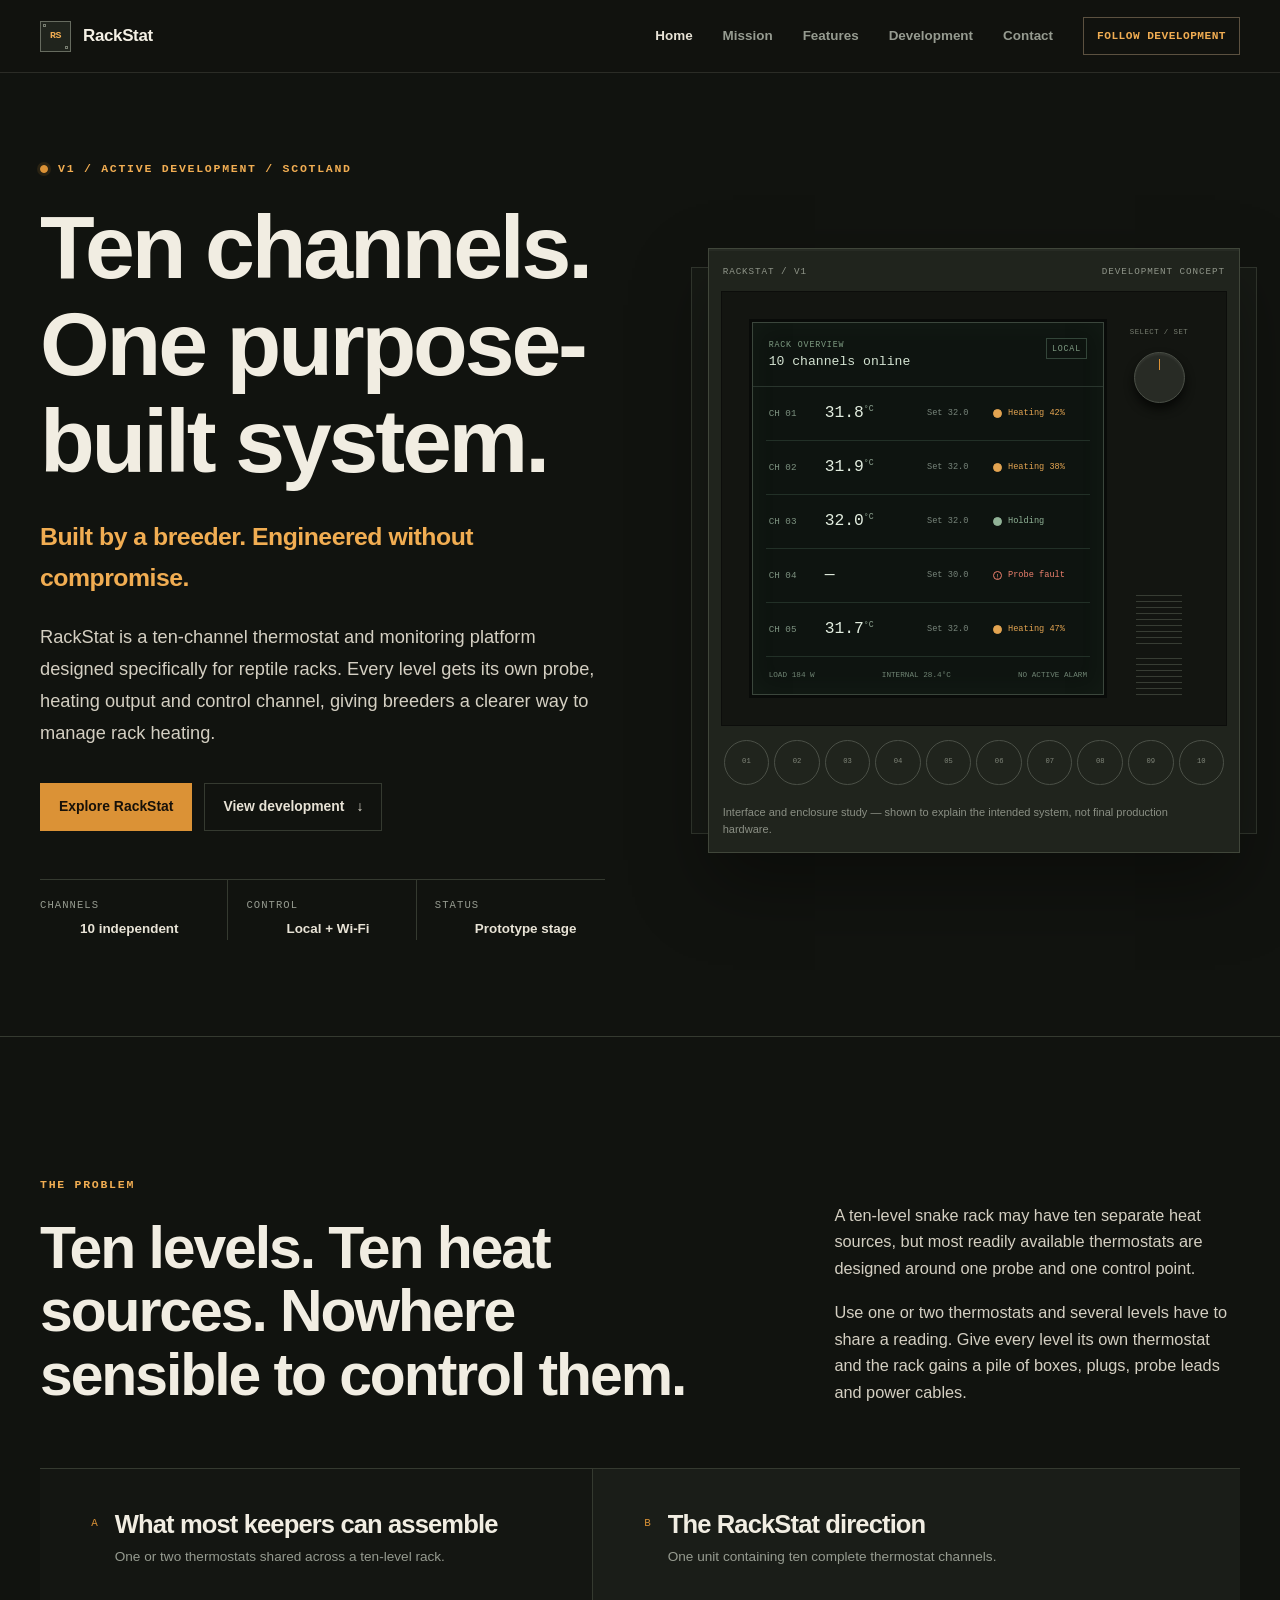
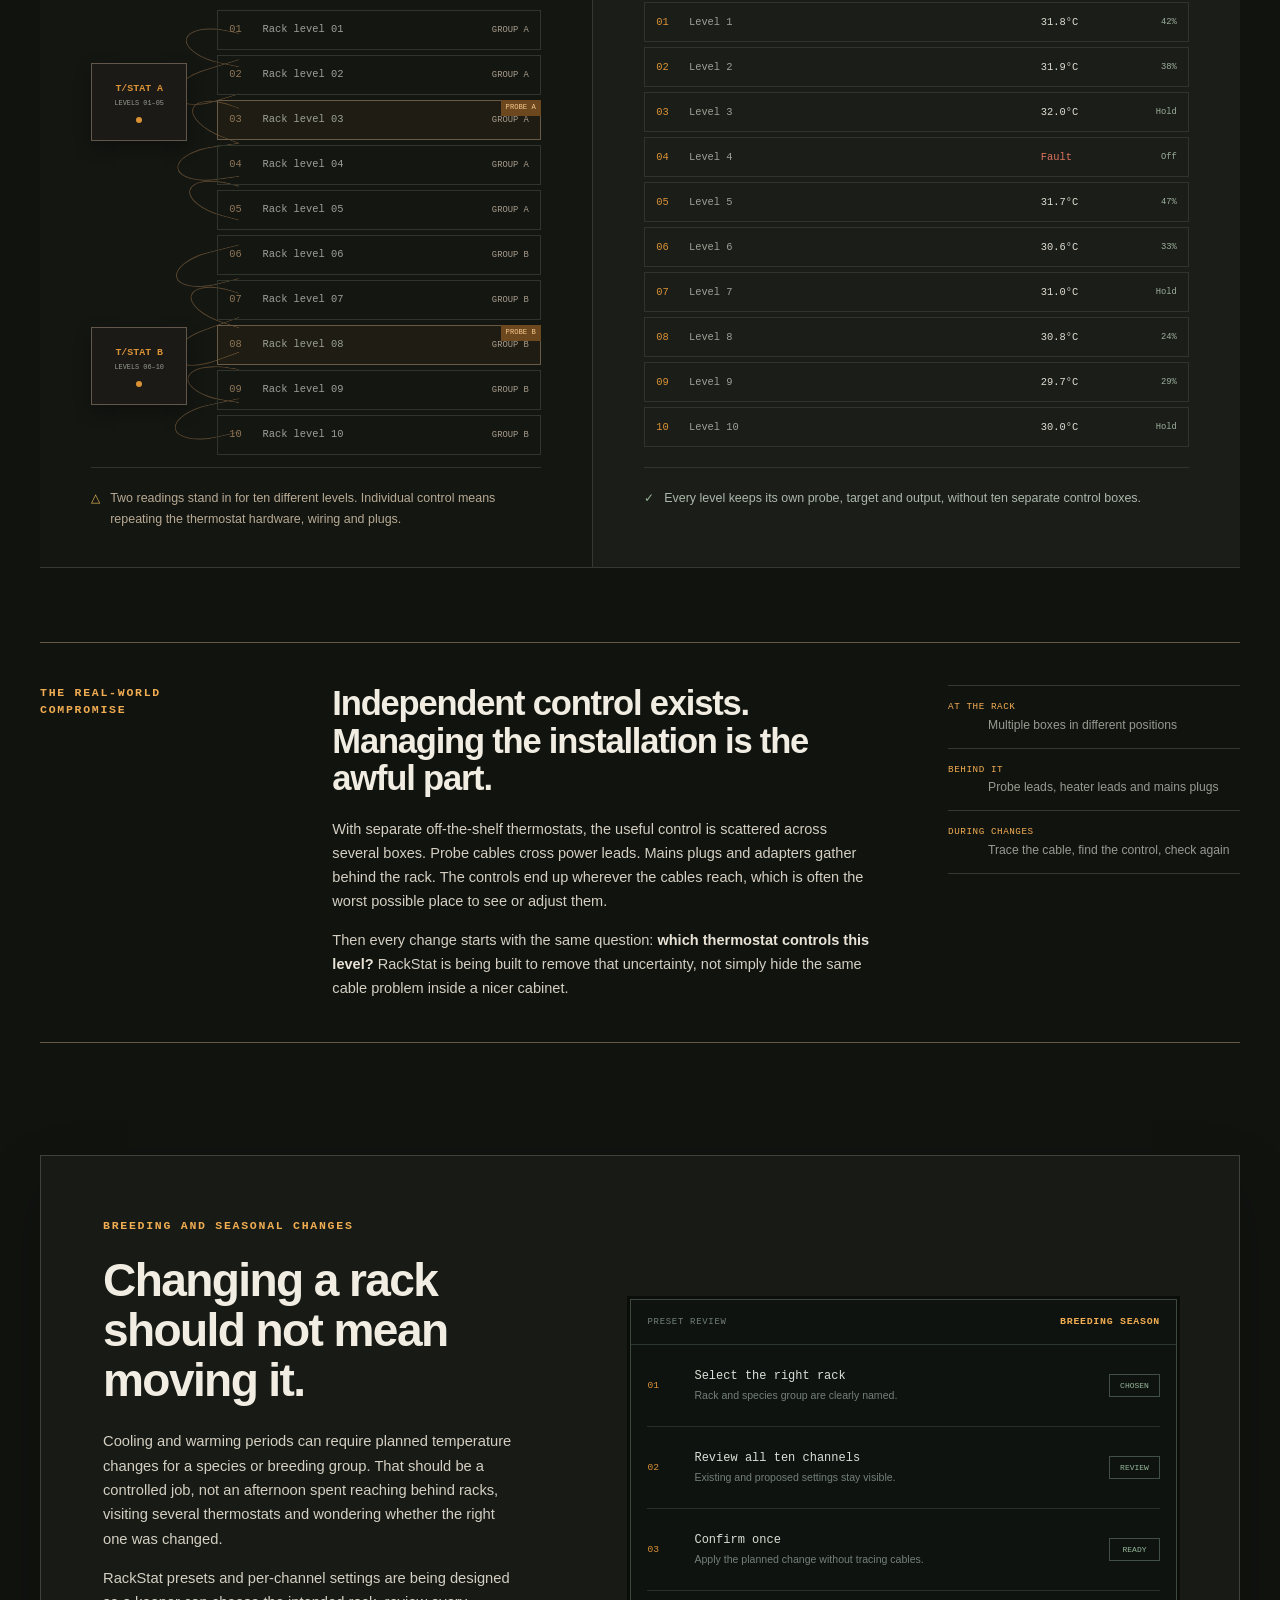
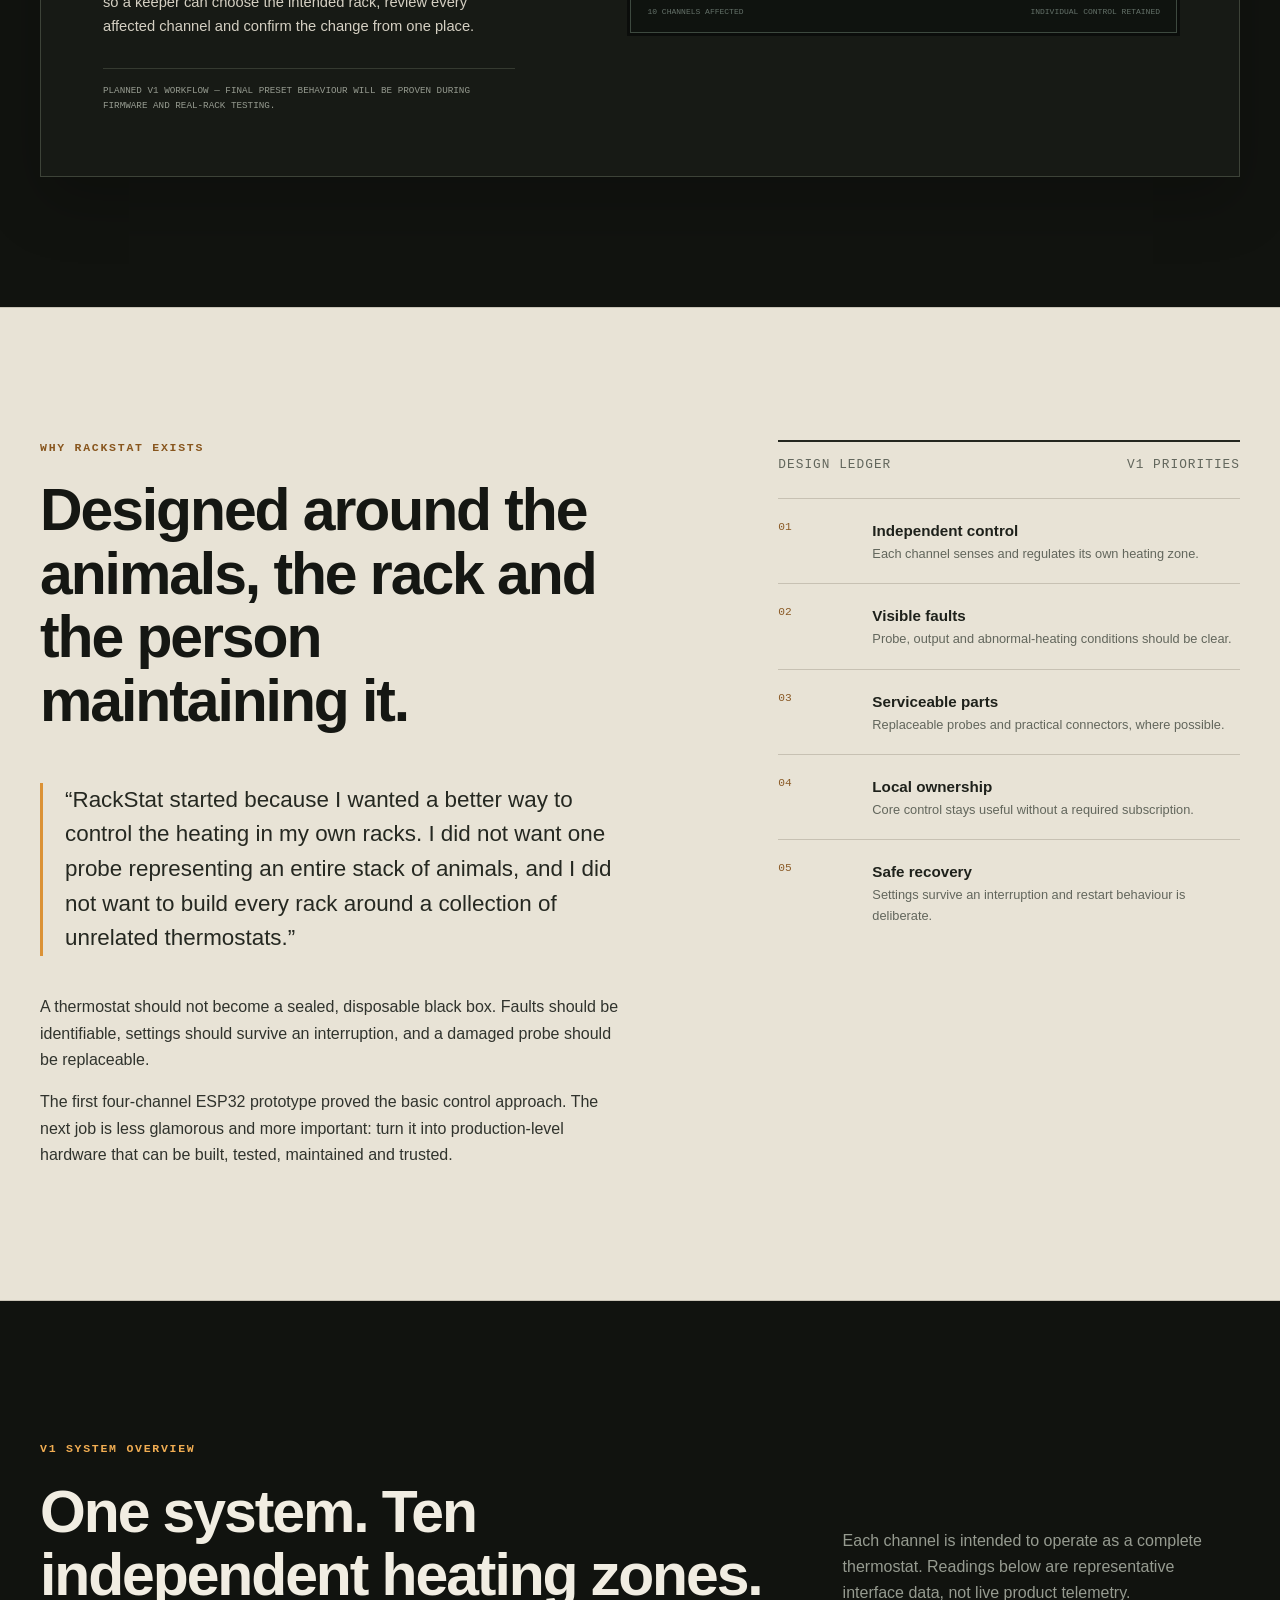
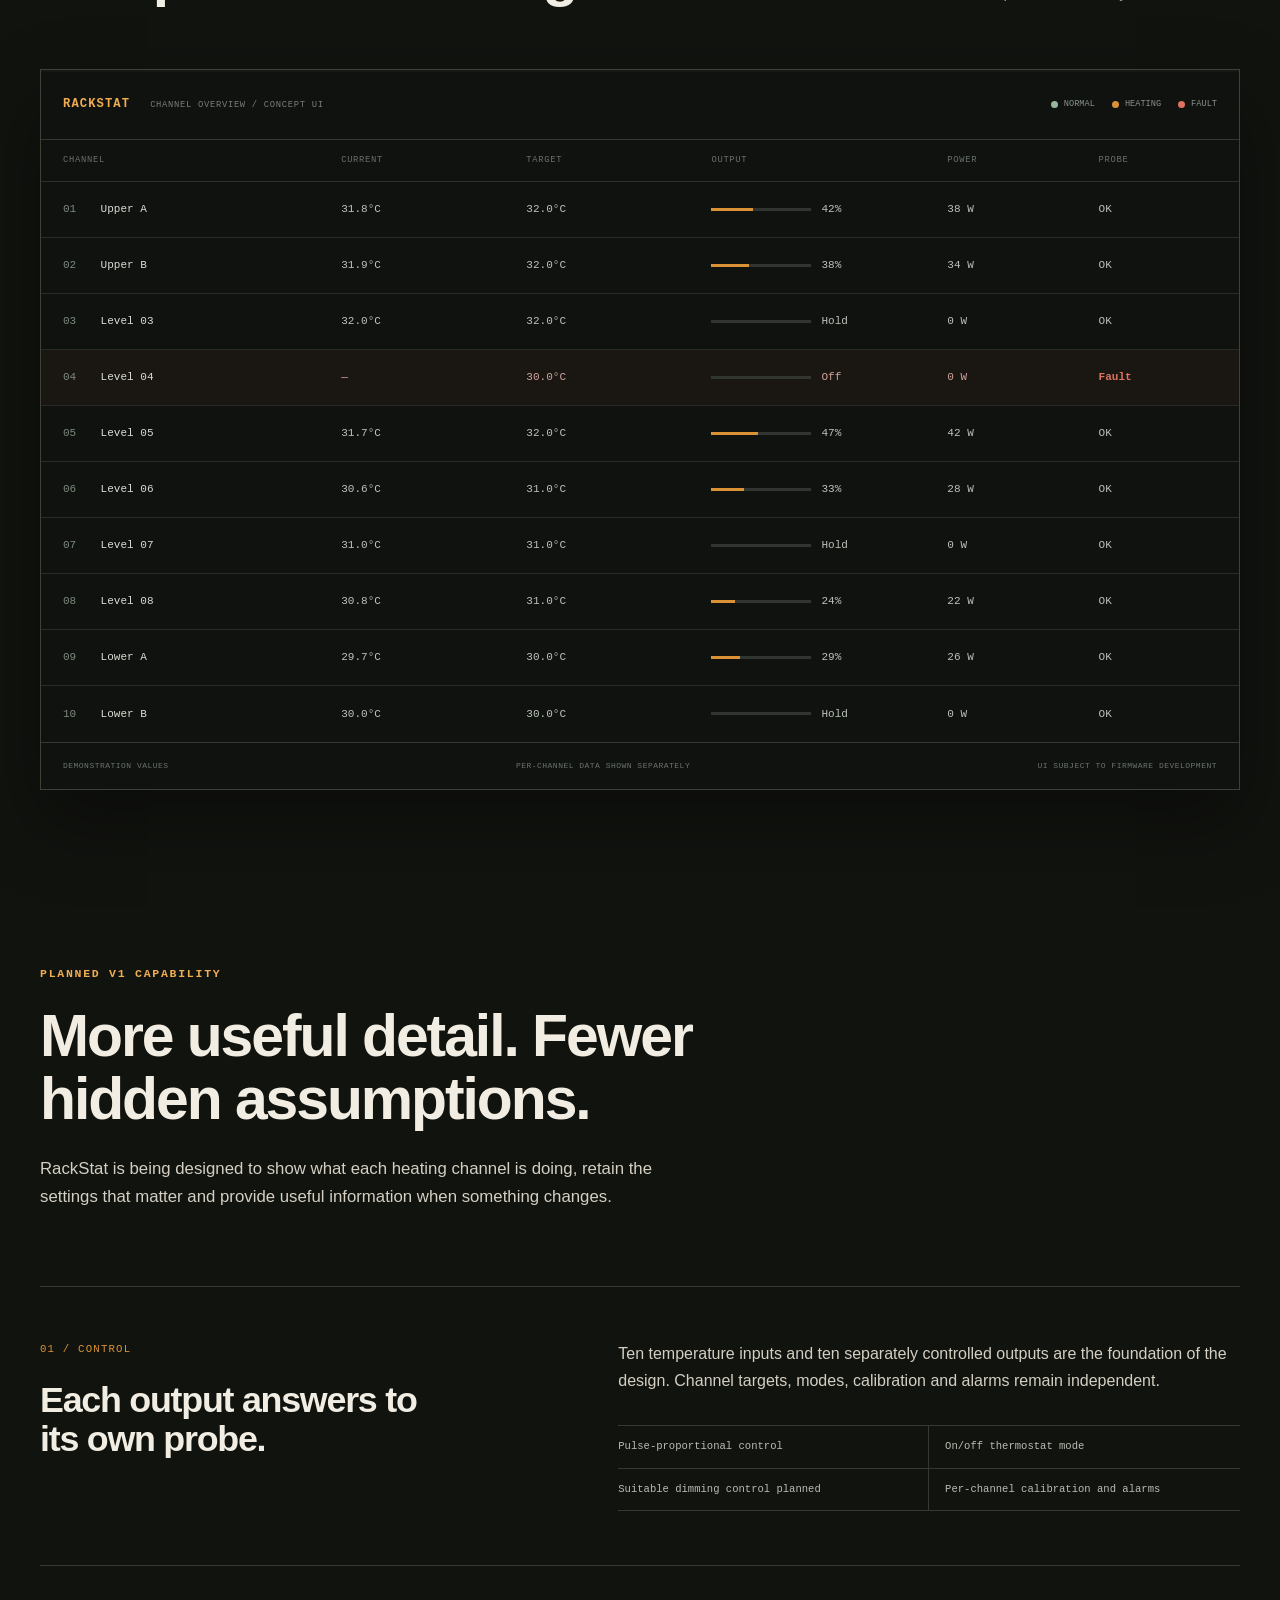
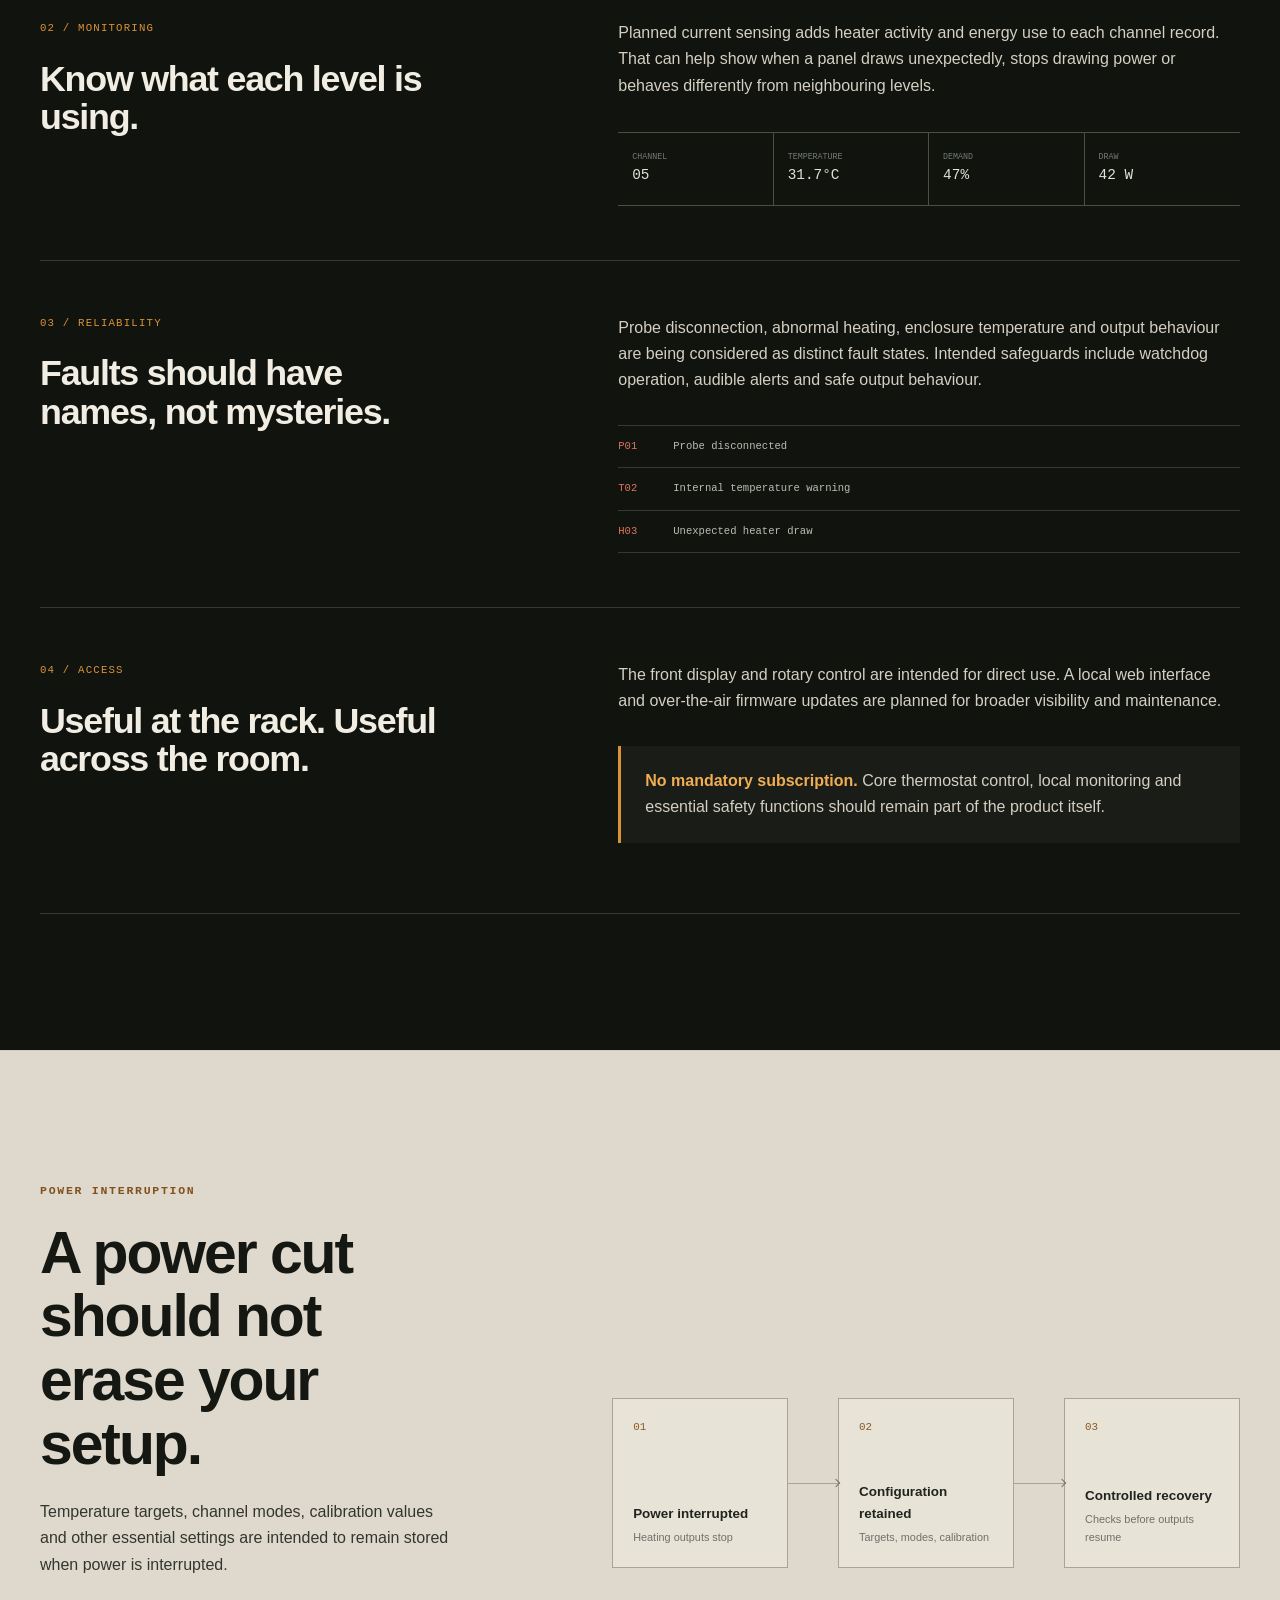
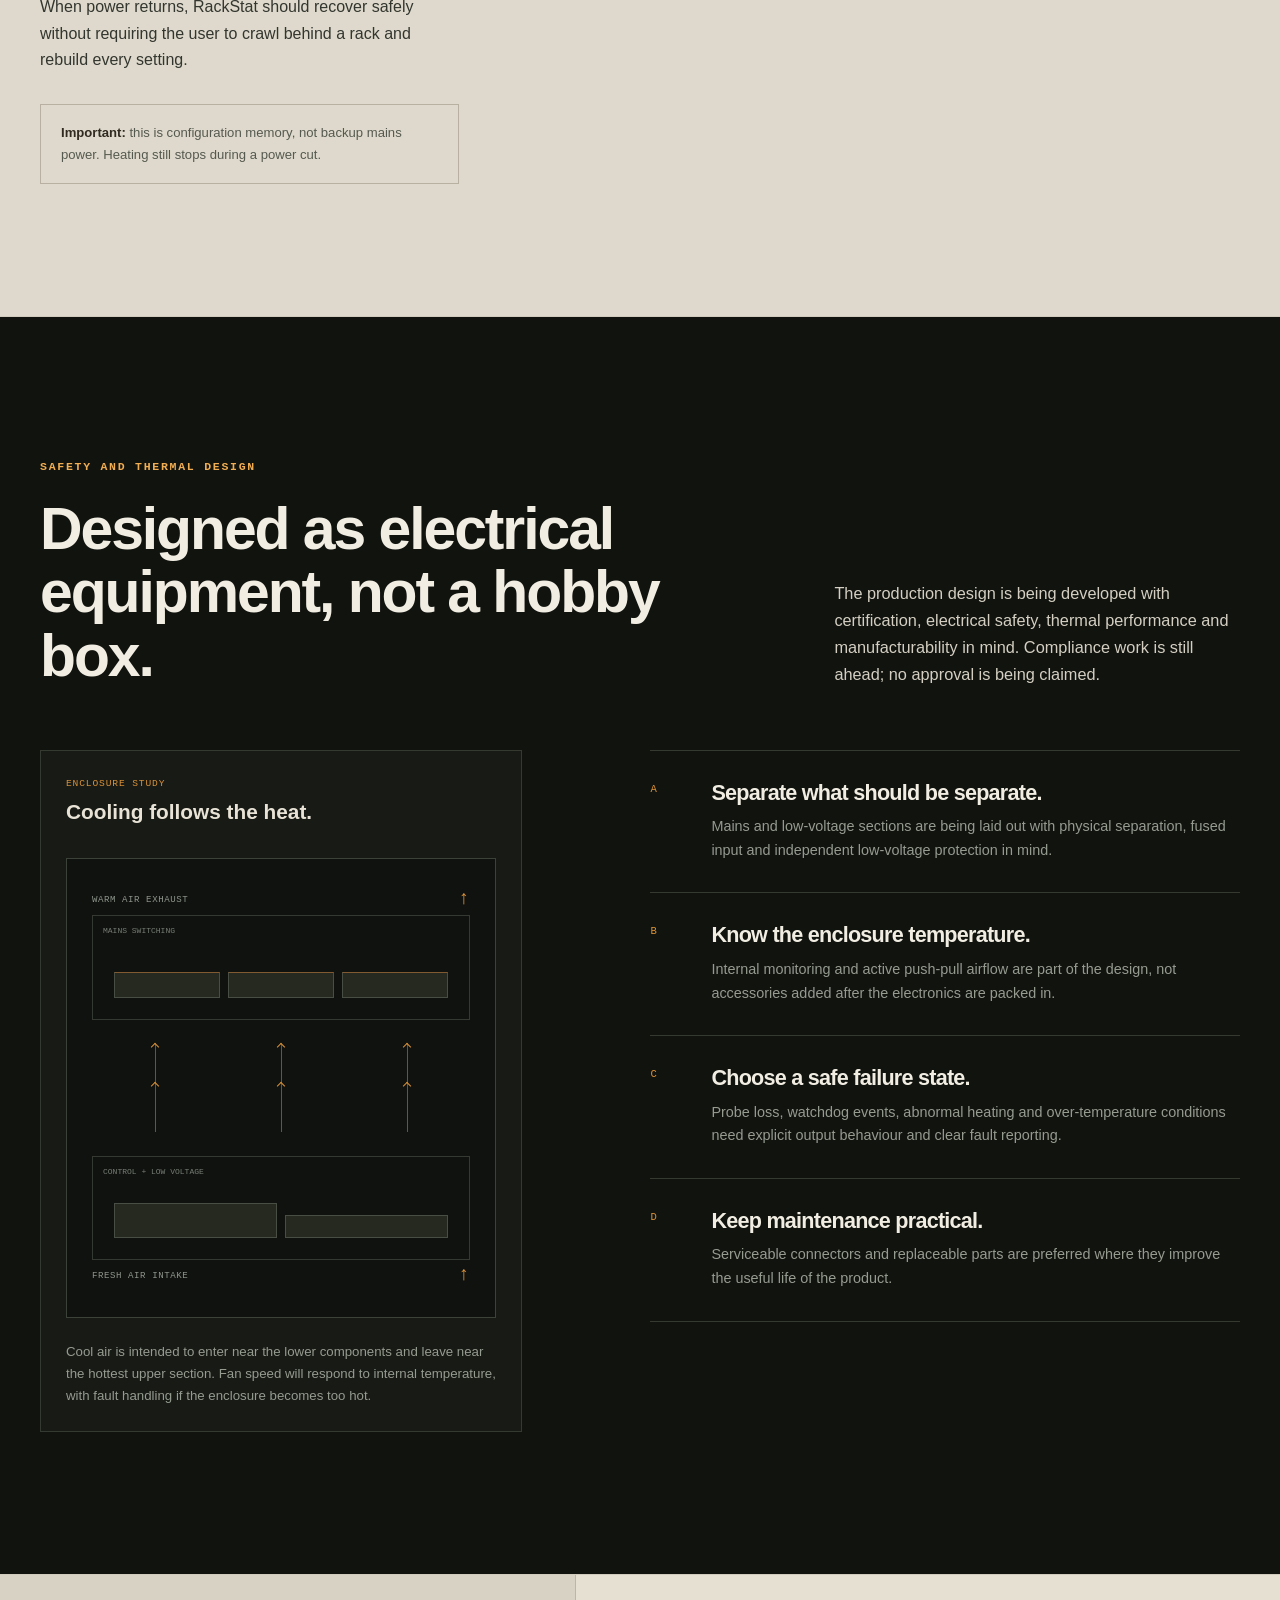
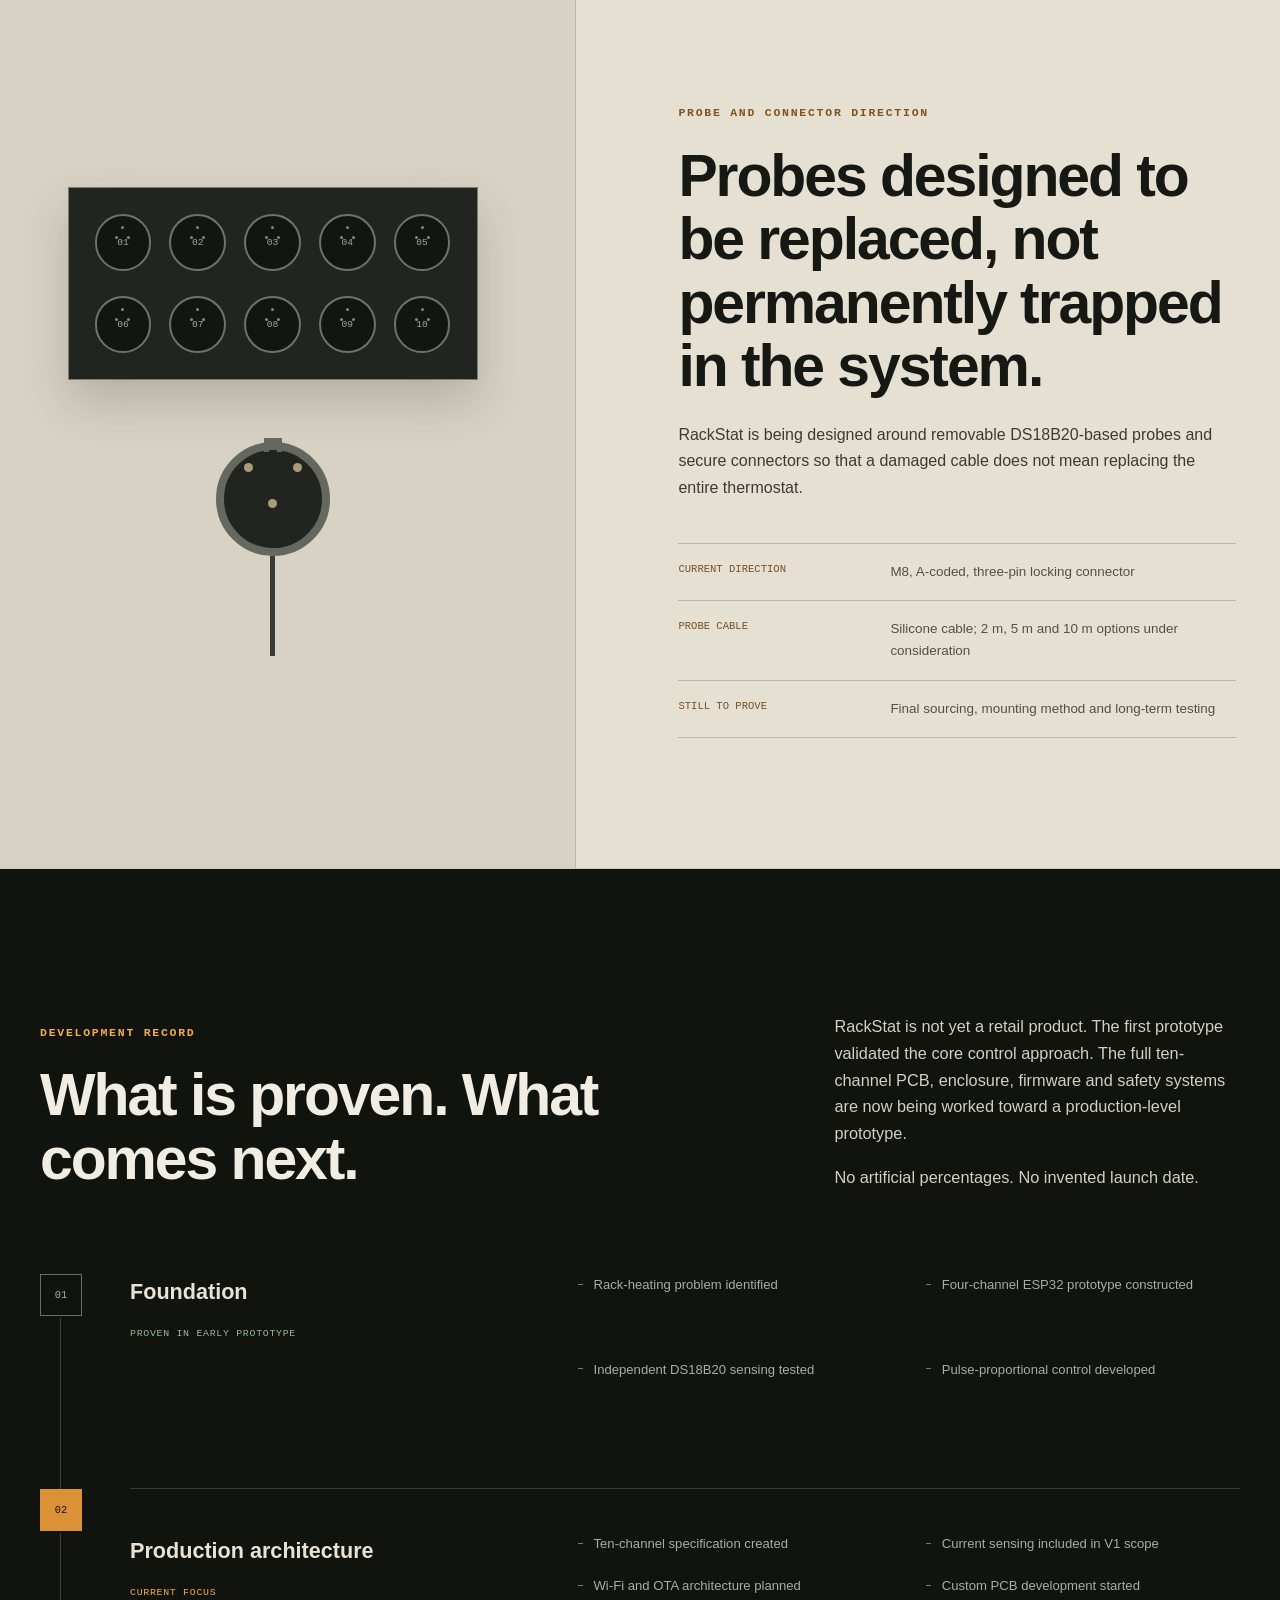
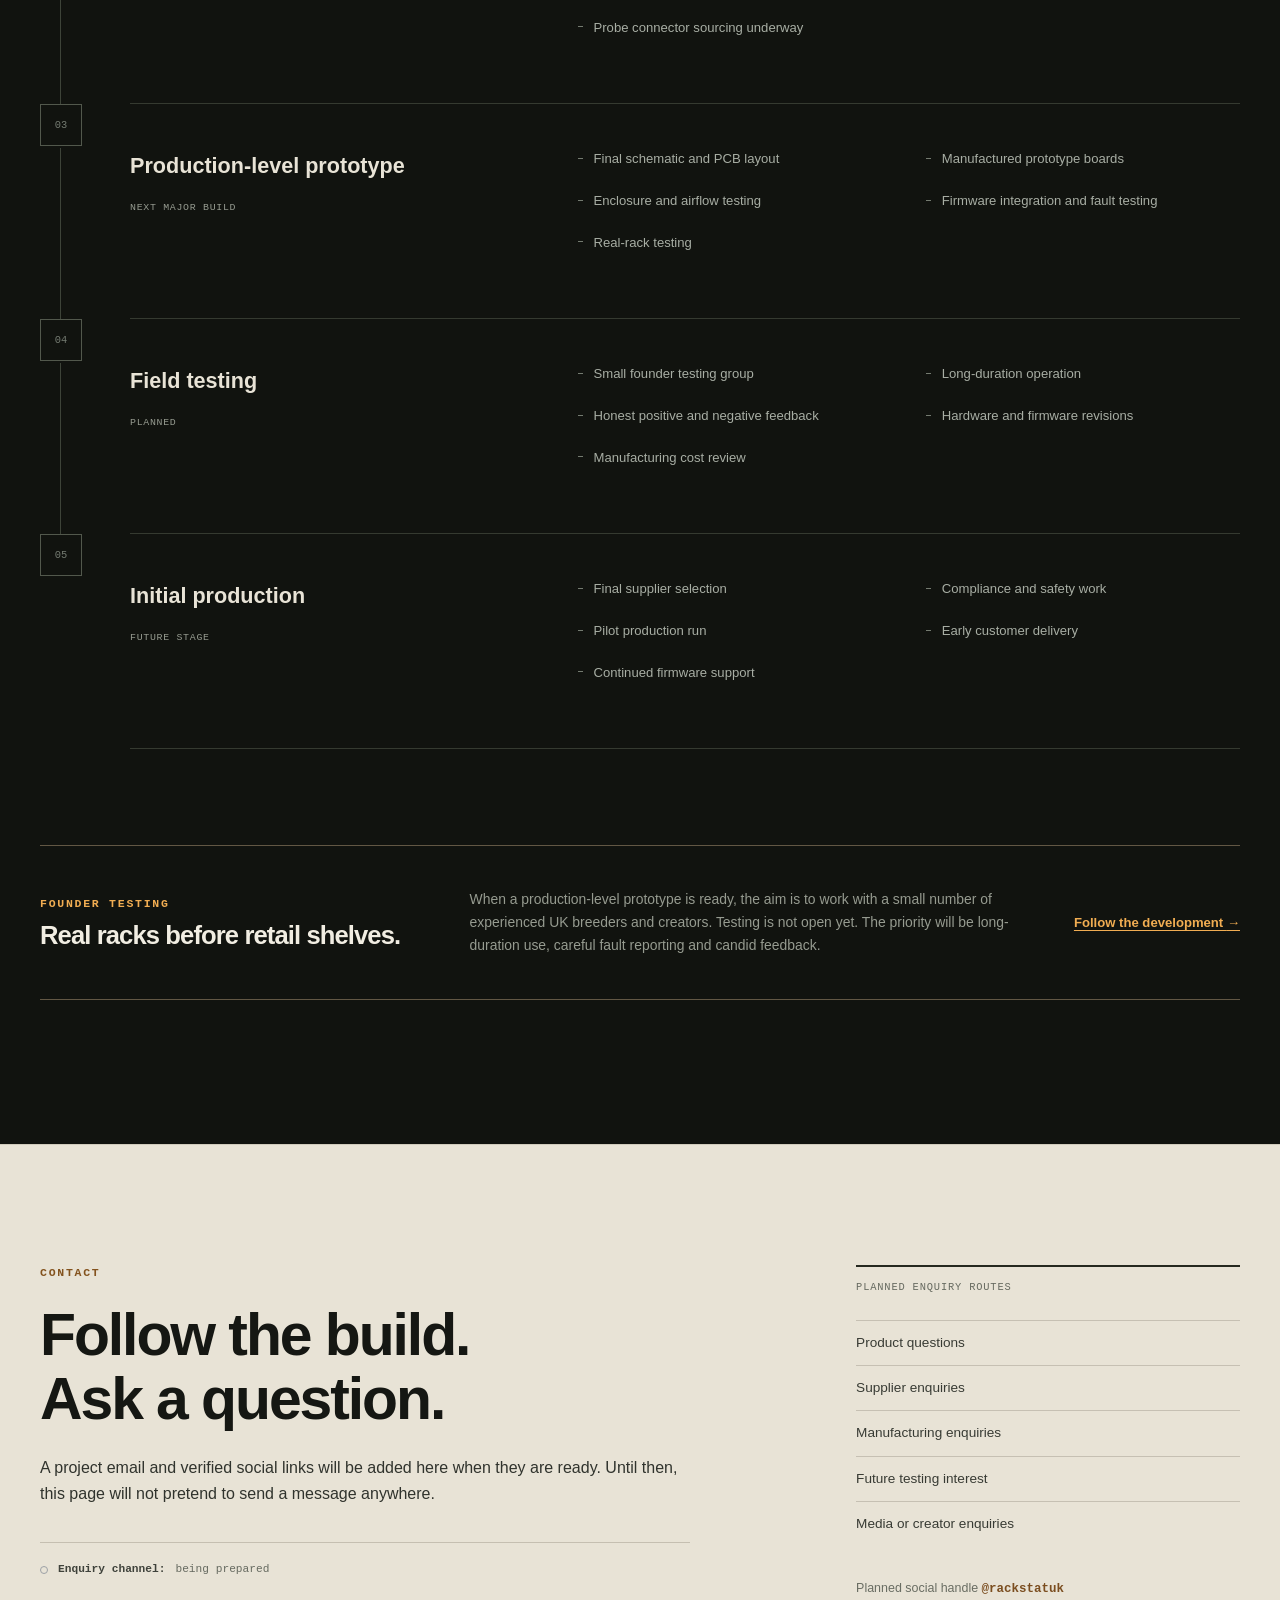
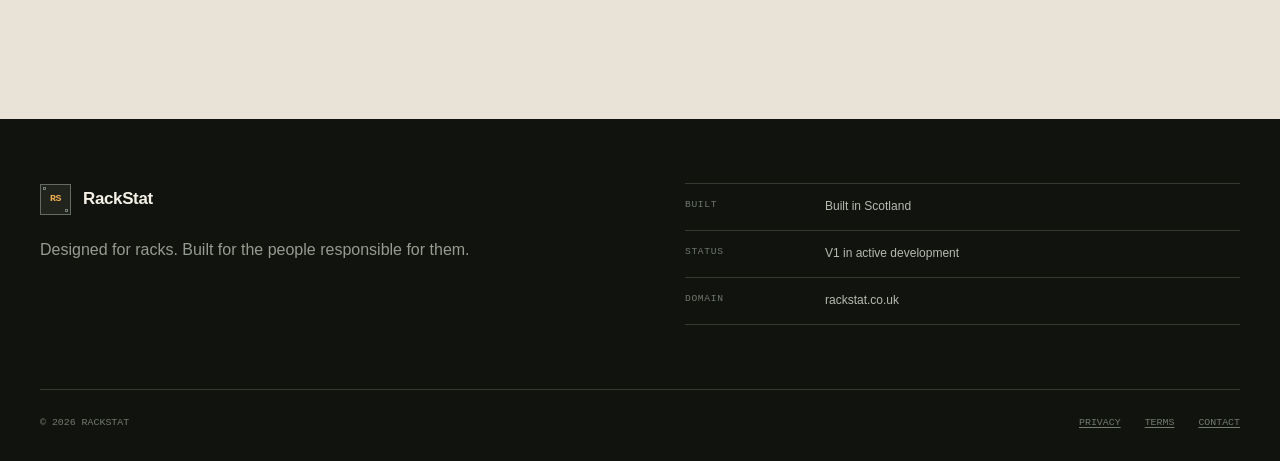
==== index.html @ 98efb38f "Publish initial RackStat website" ====
<!doctype html>
<html lang="en-GB">
<head>
  <meta charset="utf-8">
  <meta name="viewport" content="width=device-width, initial-scale=1">
  <title>RackStat | Ten-Channel Reptile Rack Thermostat</title>
  <meta name="description" content="RackStat is a ten-channel reptile rack thermostat and monitoring platform being developed in Scotland, with independent temperature control, energy monitoring and fault detection for every rack level.">
  <meta name="theme-color" content="#11130f">
  <link rel="canonical" href="https://rackstat.co.uk/">
  <link rel="icon" href="assets/icons/favicon.svg" type="image/svg+xml">
  <link rel="apple-touch-icon" href="assets/icons/apple-touch-icon-placeholder.svg">
  <meta property="og:type" content="website">
  <meta property="og:site_name" content="RackStat">
  <meta property="og:title" content="RackStat | Ten-Channel Reptile Rack Thermostat">
  <meta property="og:description" content="Independent temperature control, energy monitoring and fault detection for every rack level. Developed in Scotland.">
  <meta property="og:url" content="https://rackstat.co.uk/">
  <meta property="og:image" content="https://rackstat.co.uk/assets/images/og-rackstat-placeholder.svg">
  <meta property="og:image:alt" content="RackStat — ten channels, one purpose-built system">
  <meta name="twitter:card" content="summary_large_image">
  <meta name="twitter:title" content="RackStat | Ten-Channel Reptile Rack Thermostat">
  <meta name="twitter:description" content="A reptile rack thermostat and monitoring system being developed in Scotland.">
  <meta name="twitter:image" content="https://rackstat.co.uk/assets/images/og-rackstat-placeholder.svg">
  <script>document.documentElement.classList.add("js");</script>
  <link rel="stylesheet" href="styles.css">
  <script type="application/ld+json">
    {
      "@context": "https://schema.org",
      "@type": "WebSite",
      "name": "RackStat",
      "url": "https://rackstat.co.uk/",
      "description": "A ten-channel reptile rack thermostat and monitoring platform in active development in Scotland."
    }
  </script>
  <script src="scripts.js" defer></script>
</head>
<body>
  <a class="skip-link" href="#main-content">Skip to main content</a>

  <header class="site-header" data-site-header>
    <div class="header-inner">
      <a class="brand" href="#home" aria-label="RackStat home">
        <span class="brand-mark" aria-hidden="true"><span>RS</span></span>
        <span class="brand-name">RackStat</span>
      </a>

      <button class="nav-toggle" type="button" aria-expanded="false" aria-controls="site-navigation" data-nav-toggle>
        <span class="sr-only">Open navigation</span>
        <span class="nav-toggle-lines" aria-hidden="true"></span>
      </button>

      <nav class="site-nav" id="site-navigation" aria-label="Primary" data-site-nav>
        <a href="#home" aria-current="page">Home</a>
        <a href="#mission">Mission</a>
        <a href="#features">Features</a>
        <a href="#development">Development</a>
        <a href="#contact">Contact</a>
        <a class="nav-cta" href="#development">Follow development</a>
      </nav>
    </div>
  </header>

  <main id="main-content">
    <section class="hero" id="home" aria-labelledby="hero-title">
      <div class="hero-grid">
        <div class="hero-copy">
          <p class="eyebrow"><span class="status-dot status-dot--heating" aria-hidden="true"></span> V1 / Active development / Scotland</p>
          <h1 id="hero-title">Ten channels.<br>One purpose-built system.</h1>
          <p class="hero-tagline">Built by a breeder. Engineered without compromise.</p>
          <p class="hero-summary">RackStat is a ten-channel thermostat and monitoring platform designed specifically for reptile racks. Every level gets its own probe, heating output and control channel, giving breeders a clearer way to manage rack heating.</p>
          <div class="hero-actions" aria-label="Page shortcuts">
            <a class="button button--primary" href="#system">Explore RackStat</a>
            <a class="button button--quiet" href="#development">View development <span aria-hidden="true">↓</span></a>
          </div>
          <dl class="hero-specs" aria-label="RackStat V1 planned specification">
            <div><dt>Channels</dt><dd>10 independent</dd></div>
            <div><dt>Control</dt><dd>Local + Wi-Fi</dd></div>
            <div><dt>Status</dt><dd>Prototype stage</dd></div>
          </dl>
        </div>

        <figure class="unit-concept" aria-labelledby="unit-caption">
          <div class="unit-topline">
            <span>RackStat / V1</span>
            <span>Development concept</span>
          </div>
          <div class="unit-face">
            <div class="unit-display" aria-label="Concept interface showing five example thermostat channels">
              <div class="display-head">
                <div>
                  <span class="display-kicker">Rack overview</span>
                  <strong>10 channels online</strong>
                </div>
                <span class="display-time">LOCAL</span>
              </div>
              <ol class="display-channels">
                <li>
                  <span class="channel-id">CH 01</span>
                  <strong>31.8<sup>°C</sup></strong>
                  <span class="target">Set 32.0</span>
                  <span class="state state--heating"><span aria-hidden="true"></span> Heating 42%</span>
                </li>
                <li>
                  <span class="channel-id">CH 02</span>
                  <strong>31.9<sup>°C</sup></strong>
                  <span class="target">Set 32.0</span>
                  <span class="state state--heating"><span aria-hidden="true"></span> Heating 38%</span>
                </li>
                <li>
                  <span class="channel-id">CH 03</span>
                  <strong>32.0<sup>°C</sup></strong>
                  <span class="target">Set 32.0</span>
                  <span class="state state--holding"><span aria-hidden="true"></span> Holding</span>
                </li>
                <li>
                  <span class="channel-id">CH 04</span>
                  <strong>—</strong>
                  <span class="target">Set 30.0</span>
                  <span class="state state--fault"><span aria-hidden="true">!</span> Probe fault</span>
                </li>
                <li>
                  <span class="channel-id">CH 05</span>
                  <strong>31.7<sup>°C</sup></strong>
                  <span class="target">Set 32.0</span>
                  <span class="state state--heating"><span aria-hidden="true"></span> Heating 47%</span>
                </li>
              </ol>
              <div class="display-footer">
                <span>Load 184 W</span>
                <span>Internal 28.4°C</span>
                <span>No active alarm</span>
              </div>
            </div>
            <div class="unit-controls" aria-hidden="true">
              <span class="control-label">SELECT / SET</span>
              <span class="encoder"><span></span></span>
              <span class="vent vent--a"></span>
              <span class="vent vent--b"></span>
            </div>
          </div>
          <div class="unit-ports" aria-hidden="true">
            <span>01</span><span>02</span><span>03</span><span>04</span><span>05</span>
            <span>06</span><span>07</span><span>08</span><span>09</span><span>10</span>
          </div>
          <figcaption id="unit-caption">Interface and enclosure study — shown to explain the intended system, not final production hardware.</figcaption>
        </figure>
      </div>
    </section>

    <section class="problem-section" aria-labelledby="problem-title">
      <div class="section-heading section-heading--split">
        <div>
          <p class="eyebrow">The problem</p>
          <h2 id="problem-title">Ten levels. Ten heat sources. Nowhere sensible to control them.</h2>
        </div>
        <div class="reading-copy">
          <p>A ten-level snake rack may have ten separate heat sources, but most readily available thermostats are designed around one probe and one control point.</p>
          <p>Use one or two thermostats and several levels have to share a reading. Give every level its own thermostat and the rack gains a pile of boxes, plugs, probe leads and power cables.</p>
        </div>
      </div>

      <div class="control-comparison">
        <article class="comparison-panel comparison-panel--conventional">
          <header>
            <span class="panel-index">A</span>
            <div><h3>What most keepers can assemble</h3><p>One or two thermostats shared across a ten-level rack.</p></div>
          </header>
          <div class="rack-diagram rack-diagram--shared" aria-label="Diagram of ten snake rack levels sharing two thermostat probes">
            <div class="thermostat-stack" aria-hidden="true">
              <div class="thermostat-node thermostat-node--a"><span>T/STAT A</span><small>Levels 01–05</small><i></i></div>
              <div class="thermostat-node thermostat-node--b"><span>T/STAT B</span><small>Levels 06–10</small><i></i></div>
            </div>
            <div class="cable-runs" aria-hidden="true"><i></i><i></i><i></i><i></i><i></i><i></i><i></i><i></i><i></i><i></i></div>
            <ol>
              <li><span><b>01</b> Rack level 01</span><strong>Group A</strong></li>
              <li><span><b>02</b> Rack level 02</span><strong>Group A</strong></li>
              <li class="probe-level"><span><b>03</b> Rack level 03</span><strong>Group A</strong><em>Probe A</em></li>
              <li><span><b>04</b> Rack level 04</span><strong>Group A</strong></li>
              <li><span><b>05</b> Rack level 05</span><strong>Group A</strong></li>
              <li><span><b>06</b> Rack level 06</span><strong>Group B</strong></li>
              <li><span><b>07</b> Rack level 07</span><strong>Group B</strong></li>
              <li class="probe-level"><span><b>08</b> Rack level 08</span><strong>Group B</strong><em>Probe B</em></li>
              <li><span><b>09</b> Rack level 09</span><strong>Group B</strong></li>
              <li><span><b>10</b> Rack level 10</span><strong>Group B</strong></li>
            </ol>
          </div>
          <p class="diagram-note"><span aria-hidden="true">△</span> Two readings stand in for ten different levels. Individual control means repeating the thermostat hardware, wiring and plugs.</p>
        </article>

        <article class="comparison-panel comparison-panel--rackstat">
          <header>
            <span class="panel-index">B</span>
            <div><h3>The RackStat direction</h3><p>One unit containing ten complete thermostat channels.</p></div>
          </header>
          <div class="rack-diagram rack-diagram--independent" aria-label="Diagram of ten snake rack levels with independent probes and heating control">
            <ol>
              <li><span><b>01</b> Level 1</span><strong>31.8°C</strong><i>42%</i></li>
              <li><span><b>02</b> Level 2</span><strong>31.9°C</strong><i>38%</i></li>
              <li><span><b>03</b> Level 3</span><strong>32.0°C</strong><i>Hold</i></li>
              <li><span><b>04</b> Level 4</span><strong class="fault-text">Fault</strong><i>Off</i></li>
              <li><span><b>05</b> Level 5</span><strong>31.7°C</strong><i>47%</i></li>
              <li><span><b>06</b> Level 6</span><strong>30.6°C</strong><i>33%</i></li>
              <li><span><b>07</b> Level 7</span><strong>31.0°C</strong><i>Hold</i></li>
              <li><span><b>08</b> Level 8</span><strong>30.8°C</strong><i>24%</i></li>
              <li><span><b>09</b> Level 9</span><strong>29.7°C</strong><i>29%</i></li>
              <li><span><b>10</b> Level 10</span><strong>30.0°C</strong><i>Hold</i></li>
            </ol>
          </div>
          <p class="diagram-note diagram-note--good"><span aria-hidden="true">✓</span> Every level keeps its own probe, target and output, without ten separate control boxes.</p>
        </article>
      </div>

      <aside class="cable-burden" aria-labelledby="cable-burden-title">
        <p class="eyebrow">The real-world compromise</p>
        <div>
          <h3 id="cable-burden-title">Independent control exists. Managing the installation is the awful part.</h3>
          <p>With separate off-the-shelf thermostats, the useful control is scattered across several boxes. Probe cables cross power leads. Mains plugs and adapters gather behind the rack. The controls end up wherever the cables reach, which is often the worst possible place to see or adjust them.</p>
          <p>Then every change starts with the same question: <strong>which thermostat controls this level?</strong> RackStat is being built to remove that uncertainty, not simply hide the same cable problem inside a nicer cabinet.</p>
        </div>
        <dl>
          <div><dt>At the rack</dt><dd>Multiple boxes in different positions</dd></div>
          <div><dt>Behind it</dt><dd>Probe leads, heater leads and mains plugs</dd></div>
          <div><dt>During changes</dt><dd>Trace the cable, find the control, check again</dd></div>
        </dl>
      </aside>

      <article class="seasonal-control" aria-labelledby="seasonal-title">
        <div class="seasonal-copy">
          <p class="eyebrow">Breeding and seasonal changes</p>
          <h3 id="seasonal-title">Changing a rack should not mean moving it.</h3>
          <p>Cooling and warming periods can require planned temperature changes for a species or breeding group. That should be a controlled job, not an afternoon spent reaching behind racks, visiting several thermostats and wondering whether the right one was changed.</p>
          <p>RackStat presets and per-channel settings are being designed so a keeper can choose the intended rack, review every affected channel and confirm the change from one place.</p>
          <p class="concept-note">Planned V1 workflow — final preset behaviour will be proven during firmware and real-rack testing.</p>
        </div>
        <div class="seasonal-workflow" aria-label="Concept workflow for a planned seasonal temperature change">
          <div class="workflow-toolbar"><span>Preset review</span><strong>Breeding season</strong></div>
          <ol>
            <li><span>01</span><div><strong>Select the right rack</strong><small>Rack and species group are clearly named.</small></div><b>Chosen</b></li>
            <li><span>02</span><div><strong>Review all ten channels</strong><small>Existing and proposed settings stay visible.</small></div><b>Review</b></li>
            <li><span>03</span><div><strong>Confirm once</strong><small>Apply the planned change without tracing cables.</small></div><b>Ready</b></li>
          </ol>
          <div class="workflow-footer"><span>10 channels affected</span><span>Individual control retained</span></div>
        </div>
      </article>
    </section>

    <section class="mission-section" id="mission" aria-labelledby="mission-title">
      <div class="mission-grid">
        <div class="mission-copy">
          <p class="eyebrow">Why RackStat exists</p>
          <h2 id="mission-title">Designed around the animals, the rack and the person maintaining it.</h2>
          <blockquote>
            <p>“RackStat started because I wanted a better way to control the heating in my own racks. I did not want one probe representing an entire stack of animals, and I did not want to build every rack around a collection of unrelated thermostats.”</p>
          </blockquote>
          <p>A thermostat should not become a sealed, disposable black box. Faults should be identifiable, settings should survive an interruption, and a damaged probe should be replaceable.</p>
          <p>The first four-channel ESP32 prototype proved the basic control approach. The next job is less glamorous and more important: turn it into production-level hardware that can be built, tested, maintained and trusted.</p>
        </div>
        <div class="design-ledger" aria-label="RackStat design priorities">
          <div class="ledger-header"><span>Design ledger</span><span>V1 priorities</span></div>
          <dl>
            <div><dt>01</dt><dd><strong>Independent control</strong><span>Each channel senses and regulates its own heating zone.</span></dd></div>
            <div><dt>02</dt><dd><strong>Visible faults</strong><span>Probe, output and abnormal-heating conditions should be clear.</span></dd></div>
            <div><dt>03</dt><dd><strong>Serviceable parts</strong><span>Replaceable probes and practical connectors, where possible.</span></dd></div>
            <div><dt>04</dt><dd><strong>Local ownership</strong><span>Core control stays useful without a required subscription.</span></dd></div>
            <div><dt>05</dt><dd><strong>Safe recovery</strong><span>Settings survive an interruption and restart behaviour is deliberate.</span></dd></div>
          </dl>
        </div>
      </div>
    </section>

    <section class="system-section" id="system" aria-labelledby="system-title">
      <div class="section-heading section-heading--system">
        <div>
          <p class="eyebrow">V1 system overview</p>
          <h2 id="system-title">One system. Ten independent heating zones.</h2>
        </div>
        <p>Each channel is intended to operate as a complete thermostat. Readings below are representative interface data, not live product telemetry.</p>
      </div>

      <div class="channel-console">
        <div class="console-toolbar">
          <div><span class="console-brand">RACKSTAT</span><span class="console-view">CHANNEL OVERVIEW / CONCEPT UI</span></div>
          <div class="console-key"><span><i class="key-normal"></i>Normal</span><span><i class="key-heating"></i>Heating</span><span><i class="key-fault"></i>Fault</span></div>
        </div>
        <div class="channel-table" role="table" aria-label="Ten example RackStat channels">
          <div class="channel-table-head" role="row">
            <span role="columnheader">Channel</span><span role="columnheader">Current</span><span role="columnheader">Target</span><span role="columnheader">Output</span><span role="columnheader">Power</span><span role="columnheader">Probe</span>
          </div>
          <div class="channel-table-row is-heating" role="row"><span role="cell"><b>01</b> Upper A</span><span role="cell">31.8°C</span><span role="cell">32.0°C</span><span role="cell"><i style="--output:42%"></i>42%</span><span role="cell">38 W</span><span role="cell">OK</span></div>
          <div class="channel-table-row is-heating" role="row"><span role="cell"><b>02</b> Upper B</span><span role="cell">31.9°C</span><span role="cell">32.0°C</span><span role="cell"><i style="--output:38%"></i>38%</span><span role="cell">34 W</span><span role="cell">OK</span></div>
          <div class="channel-table-row" role="row"><span role="cell"><b>03</b> Level 03</span><span role="cell">32.0°C</span><span role="cell">32.0°C</span><span role="cell"><i style="--output:0%"></i>Hold</span><span role="cell">0 W</span><span role="cell">OK</span></div>
          <div class="channel-table-row is-fault" role="row"><span role="cell"><b>04</b> Level 04</span><span role="cell">—</span><span role="cell">30.0°C</span><span role="cell"><i style="--output:0%"></i>Off</span><span role="cell">0 W</span><span role="cell"><strong>Fault</strong></span></div>
          <div class="channel-table-row is-heating" role="row"><span role="cell"><b>05</b> Level 05</span><span role="cell">31.7°C</span><span role="cell">32.0°C</span><span role="cell"><i style="--output:47%"></i>47%</span><span role="cell">42 W</span><span role="cell">OK</span></div>
          <div class="channel-table-row is-heating" role="row"><span role="cell"><b>06</b> Level 06</span><span role="cell">30.6°C</span><span role="cell">31.0°C</span><span role="cell"><i style="--output:33%"></i>33%</span><span role="cell">28 W</span><span role="cell">OK</span></div>
          <div class="channel-table-row" role="row"><span role="cell"><b>07</b> Level 07</span><span role="cell">31.0°C</span><span role="cell">31.0°C</span><span role="cell"><i style="--output:0%"></i>Hold</span><span role="cell">0 W</span><span role="cell">OK</span></div>
          <div class="channel-table-row is-heating" role="row"><span role="cell"><b>08</b> Level 08</span><span role="cell">30.8°C</span><span role="cell">31.0°C</span><span role="cell"><i style="--output:24%"></i>24%</span><span role="cell">22 W</span><span role="cell">OK</span></div>
          <div class="channel-table-row is-heating" role="row"><span role="cell"><b>09</b> Lower A</span><span role="cell">29.7°C</span><span role="cell">30.0°C</span><span role="cell"><i style="--output:29%"></i>29%</span><span role="cell">26 W</span><span role="cell">OK</span></div>
          <div class="channel-table-row" role="row"><span role="cell"><b>10</b> Lower B</span><span role="cell">30.0°C</span><span role="cell">30.0°C</span><span role="cell"><i style="--output:0%"></i>Hold</span><span role="cell">0 W</span><span role="cell">OK</span></div>
        </div>
        <div class="console-footer"><span>Demonstration values</span><span>Per-channel data shown separately</span><span>UI subject to firmware development</span></div>
      </div>
    </section>

    <section class="features-section" id="features" aria-labelledby="features-title">
      <div class="section-heading section-heading--narrow">
        <p class="eyebrow">Planned V1 capability</p>
        <h2 id="features-title">More useful detail. Fewer hidden assumptions.</h2>
        <p>RackStat is being designed to show what each heating channel is doing, retain the settings that matter and provide useful information when something changes.</p>
      </div>

      <div class="feature-bands">
        <article class="feature-band">
          <header><span>01 / Control</span><h3>Each output answers to its own probe.</h3></header>
          <div class="feature-band-body">
            <p>Ten temperature inputs and ten separately controlled outputs are the foundation of the design. Channel targets, modes, calibration and alarms remain independent.</p>
            <ul class="technical-list"><li>Pulse-proportional control</li><li>On/off thermostat mode</li><li>Suitable dimming control planned</li><li>Per-channel calibration and alarms</li></ul>
          </div>
        </article>
        <article class="feature-band feature-band--dense">
          <header><span>02 / Monitoring</span><h3>Know what each level is using.</h3></header>
          <div class="feature-band-body">
            <p>Planned current sensing adds heater activity and energy use to each channel record. That can help show when a panel draws unexpectedly, stops drawing power or behaves differently from neighbouring levels.</p>
            <div class="monitor-readout" aria-label="Example monitoring readout">
              <span><small>Channel</small><b>05</b></span><span><small>Temperature</small><b>31.7°C</b></span><span><small>Demand</small><b>47%</b></span><span><small>Draw</small><b>42 W</b></span>
            </div>
          </div>
        </article>
        <article class="feature-band">
          <header><span>03 / Reliability</span><h3>Faults should have names, not mysteries.</h3></header>
          <div class="feature-band-body">
            <p>Probe disconnection, abnormal heating, enclosure temperature and output behaviour are being considered as distinct fault states. Intended safeguards include watchdog operation, audible alerts and safe output behaviour.</p>
            <ul class="technical-list technical-list--statuses"><li><span class="status-code">P01</span>Probe disconnected</li><li><span class="status-code">T02</span>Internal temperature warning</li><li><span class="status-code">H03</span>Unexpected heater draw</li></ul>
          </div>
        </article>
        <article class="feature-band feature-band--last">
          <header><span>04 / Access</span><h3>Useful at the rack. Useful across the room.</h3></header>
          <div class="feature-band-body">
            <p>The front display and rotary control are intended for direct use. A local web interface and over-the-air firmware updates are planned for broader visibility and maintenance.</p>
            <p class="plain-note"><strong>No mandatory subscription.</strong> Core thermostat control, local monitoring and essential safety functions should remain part of the product itself.</p>
          </div>
        </article>
      </div>
    </section>

    <section class="memory-section" aria-labelledby="memory-title">
      <div class="memory-copy">
        <p class="eyebrow">Power interruption</p>
        <h2 id="memory-title">A power cut should not erase your setup.</h2>
        <p>Temperature targets, channel modes, calibration values and other essential settings are intended to remain stored when power is interrupted.</p>
        <p>When power returns, RackStat should recover safely without requiring the user to crawl behind a rack and rebuild every setting.</p>
        <aside class="accuracy-note"><strong>Important:</strong> this is configuration memory, not backup mains power. Heating still stops during a power cut.</aside>
      </div>
      <div class="recovery-sequence" aria-label="Planned power recovery sequence">
        <div><span>01</span><strong>Power interrupted</strong><small>Heating outputs stop</small></div>
        <i aria-hidden="true"></i>
        <div><span>02</span><strong>Configuration retained</strong><small>Targets, modes, calibration</small></div>
        <i aria-hidden="true"></i>
        <div><span>03</span><strong>Controlled recovery</strong><small>Checks before outputs resume</small></div>
      </div>
    </section>

    <section class="engineering-section" aria-labelledby="engineering-title">
      <div class="section-heading section-heading--split">
        <div><p class="eyebrow">Safety and thermal design</p><h2 id="engineering-title">Designed as electrical equipment, not a hobby box.</h2></div>
        <p class="reading-copy">The production design is being developed with certification, electrical safety, thermal performance and manufacturability in mind. Compliance work is still ahead; no approval is being claimed.</p>
      </div>

      <div class="engineering-grid">
        <figure class="airflow-panel">
          <figcaption><span>Enclosure study</span><strong>Cooling follows the heat.</strong></figcaption>
          <div class="enclosure-cutaway" aria-label="Diagram of planned lower fresh-air intake and upper hot-air exhaust">
            <div class="airflow-label airflow-label--out">Warm air exhaust <b>↑</b></div>
            <div class="component-bank component-bank--hot"><span>Mains switching</span><i></i><i></i><i></i></div>
            <div class="air-path"><i></i><i></i><i></i></div>
            <div class="component-bank component-bank--cool"><span>Control + low voltage</span><i></i><i></i></div>
            <div class="airflow-label airflow-label--in">Fresh air intake <b>↑</b></div>
          </div>
          <p>Cool air is intended to enter near the lower components and leave near the hottest upper section. Fan speed will respond to internal temperature, with fault handling if the enclosure becomes too hot.</p>
        </figure>

        <div class="engineering-notes">
          <article><span>A</span><div><h3>Separate what should be separate.</h3><p>Mains and low-voltage sections are being laid out with physical separation, fused input and independent low-voltage protection in mind.</p></div></article>
          <article><span>B</span><div><h3>Know the enclosure temperature.</h3><p>Internal monitoring and active push-pull airflow are part of the design, not accessories added after the electronics are packed in.</p></div></article>
          <article><span>C</span><div><h3>Choose a safe failure state.</h3><p>Probe loss, watchdog events, abnormal heating and over-temperature conditions need explicit output behaviour and clear fault reporting.</p></div></article>
          <article><span>D</span><div><h3>Keep maintenance practical.</h3><p>Serviceable connectors and replaceable parts are preferred where they improve the useful life of the product.</p></div></article>
        </div>
      </div>
    </section>

    <section class="probe-section" aria-labelledby="probe-title">
      <div class="probe-visual" aria-hidden="true">
        <div class="socket-bank"><span>01</span><span>02</span><span>03</span><span>04</span><span>05</span><span>06</span><span>07</span><span>08</span><span>09</span><span>10</span></div>
        <div class="connector"><i></i><i></i><i></i><span></span></div>
        <div class="cable"></div>
      </div>
      <div class="probe-copy">
        <p class="eyebrow">Probe and connector direction</p>
        <h2 id="probe-title">Probes designed to be replaced, not permanently trapped in the system.</h2>
        <p>RackStat is being designed around removable DS18B20-based probes and secure connectors so that a damaged cable does not mean replacing the entire thermostat.</p>
        <dl class="spec-list">
          <div><dt>Current direction</dt><dd>M8, A-coded, three-pin locking connector</dd></div>
          <div><dt>Probe cable</dt><dd>Silicone cable; 2 m, 5 m and 10 m options under consideration</dd></div>
          <div><dt>Still to prove</dt><dd>Final sourcing, mounting method and long-term testing</dd></div>
        </dl>
      </div>
    </section>

    <section class="development-section" id="development" aria-labelledby="development-title">
      <div class="section-heading section-heading--split">
        <div><p class="eyebrow">Development record</p><h2 id="development-title">What is proven. What comes next.</h2></div>
        <div class="reading-copy"><p>RackStat is not yet a retail product. The first prototype validated the core control approach. The full ten-channel PCB, enclosure, firmware and safety systems are now being worked toward a production-level prototype.</p><p>No artificial percentages. No invented launch date.</p></div>
      </div>

      <ol class="timeline">
        <li class="timeline-item is-complete">
          <div class="timeline-marker"><span>01</span></div>
          <div class="timeline-content"><header><p>Foundation</p><span>Proven in early prototype</span></header><ul><li>Rack-heating problem identified</li><li>Four-channel ESP32 prototype constructed</li><li>Independent DS18B20 sensing tested</li><li>Pulse-proportional control developed</li></ul></div>
        </li>
        <li class="timeline-item is-active">
          <div class="timeline-marker"><span>02</span></div>
          <div class="timeline-content"><header><p>Production architecture</p><span>Current focus</span></header><ul><li>Ten-channel specification created</li><li>Current sensing included in V1 scope</li><li>Wi-Fi and OTA architecture planned</li><li>Custom PCB development started</li><li>Probe connector sourcing underway</li></ul></div>
        </li>
        <li class="timeline-item">
          <div class="timeline-marker"><span>03</span></div>
          <div class="timeline-content"><header><p>Production-level prototype</p><span>Next major build</span></header><ul><li>Final schematic and PCB layout</li><li>Manufactured prototype boards</li><li>Enclosure and airflow testing</li><li>Firmware integration and fault testing</li><li>Real-rack testing</li></ul></div>
        </li>
        <li class="timeline-item">
          <div class="timeline-marker"><span>04</span></div>
          <div class="timeline-content"><header><p>Field testing</p><span>Planned</span></header><ul><li>Small founder testing group</li><li>Long-duration operation</li><li>Honest positive and negative feedback</li><li>Hardware and firmware revisions</li><li>Manufacturing cost review</li></ul></div>
        </li>
        <li class="timeline-item">
          <div class="timeline-marker"><span>05</span></div>
          <div class="timeline-content"><header><p>Initial production</p><span>Future stage</span></header><ul><li>Final supplier selection</li><li>Compliance and safety work</li><li>Pilot production run</li><li>Early customer delivery</li><li>Continued firmware support</li></ul></div>
        </li>
      </ol>

      <aside class="testing-note">
        <div><p class="eyebrow">Founder testing</p><h3>Real racks before retail shelves.</h3></div>
        <p>When a production-level prototype is ready, the aim is to work with a small number of experienced UK breeders and creators. Testing is not open yet. The priority will be long-duration use, careful fault reporting and candid feedback.</p>
        <a class="text-link" href="#contact">Follow the development <span aria-hidden="true">→</span></a>
      </aside>
    </section>

    <section class="contact-section" id="contact" aria-labelledby="contact-title">
      <div class="contact-copy">
        <p class="eyebrow">Contact</p>
        <h2 id="contact-title">Follow the build.<br>Ask a question.</h2>
        <p>A project email and verified social links will be added here when they are ready. Until then, this page will not pretend to send a message anywhere.</p>
        <p class="contact-status"><span class="status-dot status-dot--offline" aria-hidden="true"></span><strong>Enquiry channel:</strong> being prepared</p>
      </div>
      <div class="contact-reasons" aria-label="Future enquiry categories">
        <p>Planned enquiry routes</p>
        <ul><li>Product questions</li><li>Supplier enquiries</li><li>Manufacturing enquiries</li><li>Future testing interest</li><li>Media or creator enquiries</li></ul>
        <p class="handle-note">Planned social handle <strong>@rackstatuk</strong></p>
      </div>
    </section>
  </main>

  <footer class="site-footer">
    <div class="footer-main">
      <div><a class="brand brand--footer" href="#home"><span class="brand-mark" aria-hidden="true"><span>RS</span></span><span class="brand-name">RackStat</span></a><p>Designed for racks. Built for the people responsible for them.</p></div>
      <dl><div><dt>Built</dt><dd>Built in Scotland</dd></div><div><dt>Status</dt><dd>V1 in active development</dd></div><div><dt>Domain</dt><dd>rackstat.co.uk</dd></div></dl>
    </div>
    <div class="footer-meta"><p>© <span data-current-year>2026</span> RackStat</p><nav aria-label="Legal"><a href="pages/privacy.html">Privacy</a><a href="pages/terms.html">Terms</a><a href="#contact">Contact</a></nav></div>
  </footer>
</body>
</html>
---- styles.css ----
:root {
  --ink: #11130f;
  --ink-soft: #161914;
  --panel: #1c201a;
  --panel-raised: #23271f;
  --line: #353a30;
  --line-light: #c9c4b6;
  --paper: #e8e3d6;
  --paper-soft: #d4cfc2;
  --muted: #969b90;
  --accent: #db9236;
  --accent-bright: #f1ad52;
  --accent-dark: #6d471e;
  --normal: #96b79b;
  --warning: #e2b655;
  --fault: #dd735f;
  --offline: #9ca1a6;
  --content: min(1200px, calc(100vw - 48px));
  --narrow: 720px;
  --font-sans: Inter, ui-sans-serif, -apple-system, BlinkMacSystemFont, "Segoe UI", sans-serif;
  --font-mono: "SFMono-Regular", Consolas, "Liberation Mono", monospace;
  --shadow-equipment: 0 32px 70px rgba(0, 0, 0, 0.34), 0 2px 0 rgba(255, 255, 255, 0.03) inset;
}

*,
*::before,
*::after {
  box-sizing: border-box;
}

html {
  scroll-behavior: smooth;
  scroll-padding-top: 88px;
}

body {
  margin: 0;
  min-width: 320px;
  background: var(--ink);
  color: var(--paper);
  font-family: var(--font-sans);
  font-size: 16px;
  line-height: 1.65;
  text-rendering: optimizeLegibility;
}

body.nav-open {
  overflow: hidden;
}

a {
  color: inherit;
  text-decoration-thickness: 1px;
  text-underline-offset: 0.22em;
}

button,
a {
  -webkit-tap-highlight-color: transparent;
}

button {
  font: inherit;
}

:focus-visible {
  outline: 3px solid var(--accent-bright);
  outline-offset: 4px;
}

h1,
h2,
h3,
p,
figure,
blockquote,
dl,
dd {
  margin-top: 0;
}

h1,
h2,
h3 {
  color: #f1ede2;
  font-weight: 650;
  letter-spacing: -0.035em;
  line-height: 1.08;
}

h1 {
  margin-bottom: 28px;
  font-size: clamp(3.1rem, 7vw, 6.65rem);
  max-width: 860px;
}

h2 {
  margin-bottom: 24px;
  font-size: clamp(2.15rem, 4.6vw, 4.3rem);
}

h3 {
  font-size: clamp(1.25rem, 2vw, 1.75rem);
}

.sr-only {
  position: absolute;
  width: 1px;
  height: 1px;
  padding: 0;
  margin: -1px;
  overflow: hidden;
  clip: rect(0, 0, 0, 0);
  white-space: nowrap;
  border: 0;
}

.skip-link {
  position: fixed;
  z-index: 1000;
  top: 12px;
  left: 12px;
  padding: 10px 14px;
  background: var(--paper);
  color: var(--ink);
  transform: translateY(-180%);
}

.skip-link:focus {
  transform: translateY(0);
}

.eyebrow {
  display: flex;
  align-items: center;
  gap: 10px;
  margin-bottom: 22px;
  color: var(--accent-bright);
  font-family: var(--font-mono);
  font-size: 0.72rem;
  font-weight: 700;
  letter-spacing: 0.15em;
  line-height: 1.4;
  text-transform: uppercase;
}

.status-dot {
  display: inline-block;
  width: 8px;
  height: 8px;
  border: 1px solid currentColor;
  border-radius: 50%;
}

.status-dot--heating {
  background: var(--accent);
  color: var(--accent);
  box-shadow: 0 0 0 3px rgba(219, 146, 54, 0.12);
}

.status-dot--offline {
  background: transparent;
  color: var(--offline);
}

.site-header {
  position: sticky;
  z-index: 100;
  top: 0;
  border-bottom: 1px solid rgba(201, 196, 182, 0.14);
  background: rgba(17, 19, 15, 0.94);
  backdrop-filter: blur(12px);
}

.header-inner {
  display: flex;
  width: var(--content);
  min-height: 72px;
  margin: 0 auto;
  align-items: center;
  justify-content: space-between;
}

.brand {
  display: inline-flex;
  align-items: center;
  gap: 12px;
  color: #f4f0e5;
  text-decoration: none;
}

.brand-mark {
  display: grid;
  width: 31px;
  height: 31px;
  border: 1px solid #666b5f;
  background: #20241d;
  place-items: center;
  position: relative;
}

.brand-mark::before,
.brand-mark::after {
  position: absolute;
  width: 3px;
  height: 3px;
  border: 1px solid #777d70;
  content: "";
}

.brand-mark::before {
  top: 2px;
  left: 2px;
}

.brand-mark::after {
  right: 2px;
  bottom: 2px;
}

.brand-mark span {
  color: var(--accent-bright);
  font-family: var(--font-mono);
  font-size: 0.62rem;
  font-weight: 800;
  letter-spacing: -0.04em;
}

.brand-name {
  font-size: 1.06rem;
  font-weight: 700;
  letter-spacing: -0.02em;
}

.site-nav {
  display: flex;
  align-items: center;
  gap: 30px;
}

.site-nav a {
  color: var(--muted);
  font-size: 0.84rem;
  font-weight: 600;
  text-decoration: none;
}

.site-nav a:hover,
.site-nav a[aria-current="page"] {
  color: var(--paper);
}

.site-nav .nav-cta {
  padding: 9px 13px;
  border: 1px solid #5c5140;
  color: var(--accent-bright);
  font-family: var(--font-mono);
  font-size: 0.7rem;
  letter-spacing: 0.04em;
  text-transform: uppercase;
}

.site-nav .nav-cta:hover {
  border-color: var(--accent);
  background: rgba(219, 146, 54, 0.08);
  color: #ffd094;
}

.nav-toggle {
  display: none;
  width: 42px;
  height: 42px;
  border: 1px solid var(--line);
  background: transparent;
  color: var(--paper);
}

.nav-toggle-lines,
.nav-toggle-lines::before,
.nav-toggle-lines::after {
  display: block;
  width: 18px;
  height: 1px;
  margin: auto;
  background: currentColor;
  content: "";
  transition: transform 180ms ease, opacity 180ms ease;
}

.nav-toggle-lines::before {
  transform: translateY(-6px);
}

.nav-toggle-lines::after {
  transform: translateY(5px);
}

.nav-toggle[aria-expanded="true"] .nav-toggle-lines {
  background: transparent;
}

.nav-toggle[aria-expanded="true"] .nav-toggle-lines::before {
  transform: rotate(45deg);
}

.nav-toggle[aria-expanded="true"] .nav-toggle-lines::after {
  transform: translateY(-1px) rotate(-45deg);
}

.hero {
  overflow: hidden;
  border-bottom: 1px solid var(--line);
}

.hero-grid {
  display: grid;
  width: var(--content);
  min-height: calc(100svh - 73px);
  margin: 0 auto;
  padding: 88px 0 96px;
  align-items: center;
  grid-template-columns: minmax(0, 1.03fr) minmax(420px, 0.97fr);
  gap: clamp(54px, 8vw, 118px);
}

.hero-copy {
  position: relative;
  z-index: 2;
}

.hero-tagline {
  margin-bottom: 22px;
  color: var(--accent-bright);
  font-size: clamp(1.15rem, 2.2vw, 1.55rem);
  font-weight: 600;
  letter-spacing: -0.02em;
}

.hero-summary {
  max-width: 630px;
  margin-bottom: 34px;
  color: var(--paper-soft);
  font-size: clamp(1rem, 1.5vw, 1.14rem);
  line-height: 1.75;
}

.hero-actions {
  display: flex;
  flex-wrap: wrap;
  gap: 12px;
  margin-bottom: 48px;
}

.button {
  display: inline-flex;
  min-height: 48px;
  padding: 10px 18px;
  align-items: center;
  justify-content: center;
  gap: 12px;
  border: 1px solid transparent;
  font-size: 0.87rem;
  font-weight: 700;
  text-decoration: none;
}

.button--primary {
  background: var(--accent);
  color: #171109;
}

.button--primary:hover {
  background: var(--accent-bright);
}

.button--quiet {
  border-color: var(--line);
  color: var(--paper);
}

.button--quiet:hover {
  border-color: #656b5e;
  background: #181b16;
}

.hero-specs {
  display: grid;
  max-width: 670px;
  margin-bottom: 0;
  border-top: 1px solid var(--line);
  grid-template-columns: repeat(3, 1fr);
}

.hero-specs div {
  padding: 17px 18px 0 0;
  border-right: 1px solid var(--line);
}

.hero-specs div + div {
  padding-left: 18px;
}

.hero-specs div:last-child {
  border-right: 0;
}

.hero-specs dt {
  margin-bottom: 4px;
  color: var(--muted);
  font-family: var(--font-mono);
  font-size: 0.66rem;
  letter-spacing: 0.1em;
  text-transform: uppercase;
}

.hero-specs dd {
  color: var(--paper);
  font-size: 0.84rem;
  font-weight: 650;
}

.unit-concept {
  position: relative;
  margin: 0;
  padding: 12px;
  border: 1px solid #40463a;
  background: #20241d;
  box-shadow: var(--shadow-equipment);
}

.unit-concept::before,
.unit-concept::after {
  position: absolute;
  z-index: -1;
  top: 18px;
  width: 18px;
  height: calc(100% - 36px);
  border: 1px solid #32372e;
  background: #171a15;
  content: "";
}

.unit-concept::before {
  right: 100%;
}

.unit-concept::after {
  left: 100%;
}

.unit-topline {
  display: flex;
  padding: 3px 2px 11px;
  justify-content: space-between;
  color: #8f9589;
  font-family: var(--font-mono);
  font-size: 0.58rem;
  letter-spacing: 0.1em;
  text-transform: uppercase;
}

.unit-face {
  display: grid;
  min-height: 430px;
  padding: clamp(16px, 3vw, 30px);
  border: 1px solid #0c0d0b;
  background: #131511;
  grid-template-columns: 1fr 74px;
  gap: 18px;
}

.unit-display {
  display: flex;
  overflow: hidden;
  border: 1px solid #3b463c;
  background: #0e1410;
  flex-direction: column;
  box-shadow: 0 0 0 3px #090b09, 0 0 28px rgba(126, 172, 119, 0.05) inset;
}

.display-head {
  display: flex;
  padding: 15px 16px 13px;
  border-bottom: 1px solid #29352d;
  align-items: flex-start;
  justify-content: space-between;
}

.display-head div {
  display: flex;
  flex-direction: column;
}

.display-kicker,
.display-time {
  color: #7e9b82;
  font-family: var(--font-mono);
  font-size: 0.52rem;
  letter-spacing: 0.1em;
  text-transform: uppercase;
}

.display-head strong {
  color: #d4e3d2;
  font-family: var(--font-mono);
  font-size: 0.82rem;
  font-weight: 500;
}

.display-time {
  padding: 3px 5px;
  border: 1px solid #334539;
}

.display-channels {
  margin: 0;
  padding: 0 13px;
  list-style: none;
}

.display-channels li {
  display: grid;
  min-height: 54px;
  padding: 9px 3px;
  border-bottom: 1px solid #223027;
  align-items: center;
  grid-template-columns: 48px 1fr 58px 94px;
  gap: 8px;
  font-family: var(--font-mono);
}

.channel-id {
  color: #7d9280;
  font-size: 0.58rem;
}

.display-channels strong {
  color: #e2eddf;
  font-size: 1.02rem;
  font-weight: 500;
}

.display-channels sup {
  color: #91a794;
  font-size: 0.5em;
}

.target {
  color: #77847a;
  font-size: 0.54rem;
}

.state {
  display: inline-flex;
  align-items: center;
  gap: 6px;
  font-size: 0.54rem;
  white-space: nowrap;
}

.state span {
  display: inline-grid;
  width: 9px;
  height: 9px;
  border: 1px solid currentColor;
  border-radius: 50%;
  place-items: center;
  font-size: 0.45rem;
}

.state--heating {
  color: #e3a451;
}

.state--heating span {
  background: #e3a451;
}

.state--holding {
  color: #91b397;
}

.state--holding span {
  background: #91b397;
}

.state--fault {
  color: #ed806d;
}

.display-footer {
  display: flex;
  margin-top: auto;
  padding: 12px 16px;
  align-items: center;
  justify-content: space-between;
  gap: 10px;
  color: #6f8473;
  font-family: var(--font-mono);
  font-size: 0.48rem;
  text-transform: uppercase;
}

.unit-controls {
  display: flex;
  min-width: 0;
  align-items: center;
  flex-direction: column;
}

.control-label {
  margin: 4px 0 14px;
  color: #777d70;
  font-family: var(--font-mono);
  font-size: 0.46rem;
  letter-spacing: 0.06em;
  text-align: center;
}

.encoder {
  display: grid;
  width: 51px;
  height: 51px;
  border: 1px solid #4b5047;
  border-radius: 50%;
  background: #282b25;
  box-shadow: 0 6px 10px #070806, 0 2px 2px rgba(255, 255, 255, 0.06) inset;
  place-items: center;
}

.encoder span {
  width: 1px;
  height: 11px;
  margin-bottom: 25px;
  background: var(--accent);
}

.vent {
  width: 46px;
  height: 55px;
  margin-top: auto;
  background: repeating-linear-gradient(to bottom, transparent 0 5px, #383d34 5px 6px);
}

.vent--b {
  height: 42px;
  margin-top: 8px;
}

.unit-ports {
  display: grid;
  padding: 14px 3px 3px;
  grid-template-columns: repeat(10, 1fr);
  gap: 5px;
}

.unit-ports span {
  display: grid;
  aspect-ratio: 1;
  border: 1px solid #4b5047;
  border-radius: 50%;
  color: #80867a;
  font-family: var(--font-mono);
  font-size: 0.45rem;
  place-items: center;
}

.unit-concept figcaption {
  max-width: 470px;
  margin: 16px 2px 3px;
  color: #8a8f84;
  font-size: 0.69rem;
  line-height: 1.5;
}

.problem-section,
.system-section,
.features-section,
.engineering-section,
.development-section {
  width: var(--content);
  margin: 0 auto;
}

.problem-section {
  padding: 140px 0 130px;
}

.section-heading {
  margin-bottom: 62px;
}

.section-heading--split {
  display: grid;
  grid-template-columns: minmax(0, 1.15fr) minmax(330px, 0.7fr);
  gap: clamp(50px, 10vw, 150px);
  align-items: end;
}

.section-heading--split h2 {
  max-width: 720px;
  margin-bottom: 0;
}

.reading-copy {
  color: var(--paper-soft);
  font-size: 1.02rem;
}

.reading-copy p:last-child,
.section-heading > p:last-child {
  margin-bottom: 0;
}

.control-comparison {
  display: grid;
  border-top: 1px solid var(--line);
  border-bottom: 1px solid var(--line);
  grid-template-columns: 0.92fr 1.08fr;
}

.comparison-panel {
  min-width: 0;
  padding: 42px clamp(22px, 4vw, 54px) 38px;
}

.comparison-panel + .comparison-panel {
  border-left: 1px solid var(--line);
}

.comparison-panel--conventional {
  background: #141612;
}

.comparison-panel--rackstat {
  background: #1a1d18;
}

.comparison-panel > header {
  display: flex;
  margin-bottom: 34px;
  gap: 17px;
}

.panel-index {
  padding-top: 4px;
  color: var(--accent);
  font-family: var(--font-mono);
  font-size: 0.68rem;
}

.comparison-panel h3 {
  margin-bottom: 7px;
}

.comparison-panel header p {
  margin-bottom: 0;
  color: var(--muted);
  font-size: 0.85rem;
}

.rack-diagram {
  min-height: 465px;
  position: relative;
}

.rack-diagram ol {
  margin: 0;
  padding: 0;
  list-style: none;
}

.rack-diagram li {
  display: flex;
  min-height: 40px;
  margin-bottom: 5px;
  padding: 7px 11px;
  border: 1px solid #30352c;
  align-items: center;
  justify-content: space-between;
  color: #9ca197;
  font-family: var(--font-mono);
  font-size: 0.65rem;
}

.rack-diagram li strong {
  color: #e0dcd1;
  font-weight: 500;
}

.rack-diagram--shared {
  display: grid;
  padding-left: 126px;
  align-items: center;
}

.rack-diagram--shared ol {
  position: relative;
  z-index: 2;
}

.rack-diagram--shared li b {
  display: inline-block;
  min-width: 27px;
  color: #8f7657;
  font-weight: 500;
}

.rack-diagram--shared li strong {
  color: #a79b8b;
  font-size: 0.55rem;
  text-transform: uppercase;
}

.thermostat-stack {
  display: flex;
  position: absolute;
  z-index: 3;
  top: 61px;
  bottom: 62px;
  left: 0;
  width: 96px;
  justify-content: space-between;
  flex-direction: column;
}

.thermostat-stack .thermostat-node {
  display: flex;
  width: 96px;
  min-height: 78px;
  padding: 12px 9px;
  border: 1px solid #61574a;
  background: #1b1a16;
  align-items: center;
  justify-content: center;
  flex-direction: column;
  text-align: center;
  box-shadow: 0 7px 16px rgba(0, 0, 0, 0.3);
}

.thermostat-stack .thermostat-node span {
  color: var(--accent);
  font-family: var(--font-mono);
  font-size: 0.62rem;
  font-weight: 700;
}

.thermostat-stack .thermostat-node small {
  color: var(--muted);
  font-family: var(--font-mono);
  font-size: 0.43rem;
  text-transform: uppercase;
}

.thermostat-stack .thermostat-node i {
  width: 6px;
  height: 6px;
  margin-top: 8px;
  border-radius: 50%;
  background: var(--accent);
}

.cable-runs {
  position: absolute;
  z-index: 1;
  top: 0;
  bottom: 0;
  left: 80px;
  width: 68px;
  overflow: hidden;
  opacity: 0.78;
}

.cable-runs i {
  position: absolute;
  width: 78px;
  height: 34px;
  border: 1px solid #6b5336;
  border-right: 0;
  border-radius: 50% 0 0 50%;
  transform-origin: center;
}

.cable-runs i:nth-child(1) { top: 28px; left: 14px; transform: rotate(12deg); }
.cable-runs i:nth-child(2) { top: 66px; left: 2px; transform: rotate(-17deg); }
.cable-runs i:nth-child(3) { top: 103px; left: 19px; transform: rotate(21deg); }
.cable-runs i:nth-child(4) { top: 144px; left: 6px; transform: rotate(-8deg); }
.cable-runs i:nth-child(5) { top: 181px; left: 17px; transform: rotate(15deg); }
.cable-runs i:nth-child(6) { top: 249px; left: 4px; transform: rotate(-14deg); }
.cable-runs i:nth-child(7) { top: 288px; left: 18px; transform: rotate(18deg); }
.cable-runs i:nth-child(8) { top: 326px; left: 1px; transform: rotate(-20deg); }
.cable-runs i:nth-child(9) { top: 365px; left: 16px; transform: rotate(9deg); }
.cable-runs i:nth-child(10) { top: 402px; left: 3px; transform: rotate(-12deg); }

.probe-level {
  border-color: #685a45 !important;
  background: rgba(219, 146, 54, 0.05);
  position: relative;
}

.probe-level em {
  position: absolute;
  top: -1px;
  right: -1px;
  padding: 2px 5px;
  background: var(--accent-dark);
  color: #f6c98d;
  font-size: 0.45rem;
  font-style: normal;
  text-transform: uppercase;
}

.rack-diagram--independent li {
  display: grid;
  grid-template-columns: 1fr 80px 44px;
  gap: 12px;
}

.rack-diagram--independent li b {
  margin-right: 14px;
  color: var(--accent);
  font-weight: 500;
}

.rack-diagram--independent li i {
  color: #9daf9c;
  font-size: 0.55rem;
  font-style: normal;
  text-align: right;
}

.fault-text {
  color: var(--fault) !important;
}

.diagram-note {
  display: flex;
  margin-bottom: 0;
  padding-top: 20px;
  border-top: 1px solid #30352c;
  gap: 10px;
  color: #b8aa94;
  font-size: 0.78rem;
}

.diagram-note span {
  color: var(--warning);
}

.diagram-note--good {
  color: #acb8aa;
}

.diagram-note--good span {
  color: var(--normal);
}

.cable-burden {
  display: grid;
  margin-top: 74px;
  padding: 42px 0;
  border-top: 1px solid #655845;
  border-bottom: 1px solid #655845;
  grid-template-columns: 0.48fr minmax(0, 1.2fr) minmax(270px, 0.65fr);
  gap: clamp(35px, 6vw, 82px);
}

.cable-burden > .eyebrow {
  align-self: start;
  margin-bottom: 0;
}

.cable-burden h3 {
  max-width: 650px;
  margin-bottom: 20px;
  font-size: clamp(1.55rem, 2.7vw, 2.35rem);
}

.cable-burden > div p {
  max-width: 690px;
  color: var(--paper-soft);
  font-size: 0.91rem;
}

.cable-burden > div p:last-child {
  margin-bottom: 0;
}

.cable-burden > div strong {
  color: var(--paper);
}

.cable-burden dl {
  margin: 0;
  border-top: 1px solid var(--line);
}

.cable-burden dl div {
  padding: 13px 0;
  border-bottom: 1px solid var(--line);
}

.cable-burden dt {
  color: var(--accent-bright);
  font-family: var(--font-mono);
  font-size: 0.58rem;
  letter-spacing: 0.06em;
  text-transform: uppercase;
}

.cable-burden dd {
  color: var(--muted);
  font-size: 0.76rem;
}

.seasonal-control {
  display: grid;
  margin-top: 112px;
  padding: clamp(32px, 5vw, 62px);
  border: 1px solid #3d4338;
  background: #171a15;
  grid-template-columns: minmax(0, 0.86fr) minmax(390px, 1.14fr);
  gap: clamp(55px, 9vw, 120px);
  box-shadow: 0 26px 58px rgba(0, 0, 0, 0.2);
}

.seasonal-copy h3 {
  max-width: 580px;
  margin-bottom: 24px;
  font-size: clamp(1.85rem, 3.6vw, 3.2rem);
}

.seasonal-copy > p:not(.eyebrow, .concept-note) {
  max-width: 620px;
  color: var(--paper-soft);
  font-size: 0.92rem;
}

.concept-note {
  margin: 30px 0 0;
  padding-top: 15px;
  border-top: 1px solid var(--line);
  color: var(--muted);
  font-family: var(--font-mono);
  font-size: 0.58rem;
  line-height: 1.6;
  text-transform: uppercase;
}

.seasonal-workflow {
  align-self: center;
  border: 1px solid #3d493f;
  background: #0f130f;
  box-shadow: 0 0 0 3px #0b0d0b;
  font-family: var(--font-mono);
}

.workflow-toolbar,
.workflow-footer {
  display: flex;
  padding: 14px 16px;
  align-items: center;
  justify-content: space-between;
  gap: 20px;
}

.workflow-toolbar {
  border-bottom: 1px solid #2c372f;
  color: #718078;
  font-size: 0.56rem;
  letter-spacing: 0.08em;
  text-transform: uppercase;
}

.workflow-toolbar strong {
  color: var(--accent-bright);
  font-size: 0.62rem;
}

.seasonal-workflow ol {
  margin: 0;
  padding: 0 16px;
  list-style: none;
}

.seasonal-workflow li {
  display: grid;
  min-height: 82px;
  padding: 14px 0;
  border-bottom: 1px solid #263029;
  align-items: center;
  grid-template-columns: 34px 1fr auto;
  gap: 13px;
}

.seasonal-workflow li > span {
  color: var(--accent);
  font-size: 0.6rem;
}

.seasonal-workflow li div {
  display: flex;
  flex-direction: column;
}

.seasonal-workflow li strong {
  color: #d9e0d7;
  font-size: 0.75rem;
  font-weight: 500;
}

.seasonal-workflow li small {
  color: #738078;
  font-family: var(--font-sans);
  font-size: 0.66rem;
}

.seasonal-workflow li > b {
  min-width: 51px;
  padding: 4px 6px;
  border: 1px solid #415046;
  color: var(--normal);
  font-size: 0.5rem;
  font-weight: 500;
  text-align: center;
  text-transform: uppercase;
}

.workflow-footer {
  color: #647169;
  font-size: 0.5rem;
  text-transform: uppercase;
}

.mission-section {
  border-top: 1px solid var(--line-light);
  border-bottom: 1px solid var(--line-light);
  background: var(--paper);
  color: #30332d;
}

.mission-grid {
  display: grid;
  width: var(--content);
  margin: 0 auto;
  padding: 132px 0;
  grid-template-columns: minmax(0, 0.95fr) minmax(430px, 0.75fr);
  gap: clamp(70px, 12vw, 180px);
}

.mission-section .eyebrow {
  color: #88561e;
}

.mission-section h2,
.mission-section h3 {
  color: #151713;
}

.mission-copy blockquote {
  margin: 50px 0 38px;
  padding: 0 0 0 22px;
  border-left: 3px solid var(--accent);
}

.mission-copy blockquote p {
  margin-bottom: 0;
  color: #252821;
  font-size: clamp(1.12rem, 2vw, 1.4rem);
  font-weight: 520;
  line-height: 1.55;
}

.mission-copy > p:last-child {
  max-width: 670px;
  margin-bottom: 0;
}

.design-ledger {
  align-self: start;
  border-top: 2px solid #24271f;
}

.ledger-header {
  display: flex;
  padding: 12px 0 23px;
  justify-content: space-between;
  color: #5e6258;
  font-family: var(--font-mono);
  font-size: 0.63rem;
  letter-spacing: 0.1em;
  text-transform: uppercase;
}

.design-ledger dl {
  margin-bottom: 0;
}

.design-ledger dl > div {
  display: grid;
  padding: 19px 0;
  border-top: 1px solid #c7c1b3;
  grid-template-columns: 42px 1fr;
  gap: 12px;
}

.design-ledger dt {
  color: #8a5a26;
  font-family: var(--font-mono);
  font-size: 0.7rem;
}

.design-ledger dd {
  display: flex;
  flex-direction: column;
}

.design-ledger strong {
  color: #1e211b;
  font-size: 0.95rem;
}

.design-ledger span {
  color: #62665c;
  font-size: 0.8rem;
}

.system-section {
  padding: 140px 0 146px;
}

.section-heading--system {
  display: grid;
  grid-template-columns: 1fr minmax(300px, 0.55fr);
  gap: 80px;
  align-items: end;
}

.section-heading--system h2 {
  margin-bottom: 0;
}

.section-heading--system > p {
  color: var(--muted);
}

.channel-console {
  border: 1px solid #3c4237;
  background: #0f120f;
  box-shadow: var(--shadow-equipment);
}

.console-toolbar,
.console-footer {
  display: flex;
  align-items: center;
  justify-content: space-between;
  gap: 24px;
  font-family: var(--font-mono);
  text-transform: uppercase;
}

.console-toolbar {
  min-height: 70px;
  padding: 14px 22px;
  border-bottom: 1px solid #333a31;
}

.console-toolbar > div:first-child {
  display: flex;
  align-items: baseline;
  gap: 20px;
}

.console-brand {
  color: var(--accent-bright);
  font-size: 0.76rem;
  font-weight: 800;
  letter-spacing: 0.09em;
}

.console-view {
  color: #777f76;
  font-size: 0.55rem;
  letter-spacing: 0.08em;
}

.console-key {
  display: flex;
  gap: 17px;
  color: #889088;
  font-size: 0.54rem;
}

.console-key span {
  display: flex;
  align-items: center;
  gap: 6px;
}

.console-key i {
  width: 7px;
  height: 7px;
  border-radius: 50%;
}

.key-normal { background: var(--normal); }
.key-heating { background: var(--accent); }
.key-fault { background: var(--fault); }

.channel-table {
  font-family: var(--font-mono);
}

.channel-table-head,
.channel-table-row {
  display: grid;
  padding: 0 22px;
  align-items: center;
  grid-template-columns: 1.55fr 1fr 1fr 1.3fr 0.8fr 0.7fr;
  gap: 16px;
}

.channel-table-head {
  min-height: 42px;
  border-bottom: 1px solid #2c322a;
  color: #697069;
  font-size: 0.55rem;
  letter-spacing: 0.08em;
  text-transform: uppercase;
}

.channel-table-row {
  min-height: 56px;
  border-bottom: 1px solid #262c25;
  color: #bbc3b9;
  font-size: 0.69rem;
}

.channel-table-row:last-child {
  border-bottom: 0;
}

.channel-table-row:hover {
  background: #151a15;
}

.channel-table-row > span:first-child {
  color: #d7ddd3;
}

.channel-table-row b {
  display: inline-block;
  min-width: 31px;
  color: #7f8a7f;
  font-weight: 500;
}

.channel-table-row > span:nth-child(4) {
  display: grid;
  grid-template-columns: minmax(45px, 100px) 1fr;
  align-items: center;
  gap: 10px;
}

.channel-table-row i {
  display: block;
  width: 100%;
  height: 3px;
  background: #30362f;
  position: relative;
}

.channel-table-row i::after {
  position: absolute;
  width: var(--output);
  height: 100%;
  background: #68756a;
  content: "";
}

.channel-table-row.is-heating i::after {
  background: var(--accent);
}

.channel-table-row.is-fault {
  background: rgba(221, 115, 95, 0.055);
  color: #cfa49c;
}

.channel-table-row.is-fault strong {
  color: var(--fault);
}

.console-footer {
  min-height: 47px;
  padding: 12px 22px;
  border-top: 1px solid #343a31;
  color: #6c746b;
  font-size: 0.5rem;
  letter-spacing: 0.06em;
}

.features-section {
  padding: 30px 0 136px;
}

.section-heading--narrow {
  max-width: 760px;
  margin-bottom: 76px;
}

.section-heading--narrow > p:last-child {
  max-width: 650px;
  color: var(--paper-soft);
  font-size: 1.05rem;
}

.feature-bands {
  border-top: 1px solid var(--line);
}

.feature-band {
  display: grid;
  padding: 54px 0;
  border-bottom: 1px solid var(--line);
  grid-template-columns: minmax(300px, 0.84fr) minmax(0, 1.16fr);
  gap: clamp(60px, 10vw, 150px);
}

.feature-band header > span {
  display: block;
  margin-bottom: 22px;
  color: var(--accent);
  font-family: var(--font-mono);
  font-size: 0.67rem;
  letter-spacing: 0.11em;
  text-transform: uppercase;
}

.feature-band h3 {
  max-width: 420px;
  margin-bottom: 0;
  font-size: clamp(1.55rem, 2.8vw, 2.45rem);
}

.feature-band-body > p {
  max-width: 670px;
  color: var(--paper-soft);
}

.technical-list {
  display: grid;
  margin: 31px 0 0;
  padding: 0;
  border-top: 1px solid var(--line);
  grid-template-columns: 1fr 1fr;
  list-style: none;
}

.technical-list li {
  padding: 12px 10px 12px 0;
  border-bottom: 1px solid var(--line);
  color: #b9beb4;
  font-family: var(--font-mono);
  font-size: 0.66rem;
}

.technical-list li:nth-child(odd) {
  border-right: 1px solid var(--line);
}

.technical-list li:nth-child(even) {
  padding-left: 16px;
}

.monitor-readout {
  display: grid;
  margin-top: 33px;
  border-top: 1px solid #4b4f42;
  border-bottom: 1px solid #4b4f42;
  grid-template-columns: repeat(4, 1fr);
}

.monitor-readout span {
  display: flex;
  padding: 17px 14px;
  border-right: 1px solid #4b4f42;
  flex-direction: column;
}

.monitor-readout span:last-child {
  border-right: 0;
}

.monitor-readout small {
  color: #737b72;
  font-family: var(--font-mono);
  font-size: 0.52rem;
  text-transform: uppercase;
}

.monitor-readout b {
  color: #e4e0d5;
  font-family: var(--font-mono);
  font-size: 0.9rem;
  font-weight: 500;
}

.technical-list--statuses {
  display: block;
}

.technical-list--statuses li {
  display: flex;
  padding-left: 0 !important;
  border-right: 0 !important;
  align-items: center;
  gap: 17px;
}

.status-code {
  display: inline-block;
  min-width: 38px;
  color: var(--fault);
}

.plain-note {
  margin-top: 31px;
  padding: 22px 24px;
  border-left: 3px solid var(--accent);
  background: #191c17;
}

.plain-note strong {
  color: var(--accent-bright);
}

.memory-section {
  display: grid;
  padding: 132px max(24px, calc((100vw - 1200px) / 2));
  border-top: 1px solid #d0cbbc;
  border-bottom: 1px solid #d0cbbc;
  background: #ded9cc;
  color: #33362f;
  grid-template-columns: minmax(0, 0.8fr) minmax(440px, 1.2fr);
  gap: clamp(70px, 12vw, 180px);
  align-items: center;
}

.memory-section .eyebrow {
  color: #82511c;
}

.memory-section h2 {
  color: #151713;
}

.memory-copy > p:not(.eyebrow) {
  max-width: 610px;
}

.accuracy-note {
  margin-top: 31px;
  padding: 17px 20px;
  border: 1px solid #b8b1a2;
  color: #55594f;
  font-size: 0.82rem;
}

.accuracy-note strong {
  color: #302a21;
}

.recovery-sequence {
  display: grid;
  align-items: center;
  grid-template-columns: 1fr 50px 1fr 50px 1fr;
}

.recovery-sequence div {
  display: flex;
  min-height: 170px;
  padding: 20px;
  border: 1px solid #aaa496;
  background: #e8e3d7;
  flex-direction: column;
}

.recovery-sequence div > span {
  margin-bottom: auto;
  color: #8d5a23;
  font-family: var(--font-mono);
  font-size: 0.68rem;
}

.recovery-sequence strong {
  margin-bottom: 4px;
  color: #20231e;
  font-size: 0.84rem;
}

.recovery-sequence small {
  color: #6e7169;
  font-size: 0.68rem;
}

.recovery-sequence > i {
  height: 1px;
  background: #aaa496;
  position: relative;
}

.recovery-sequence > i::after {
  position: absolute;
  top: -3px;
  right: -1px;
  width: 6px;
  height: 6px;
  border-top: 1px solid #777165;
  border-right: 1px solid #777165;
  content: "";
  transform: rotate(45deg);
}

.engineering-section {
  padding: 142px 0;
}

.engineering-grid {
  display: grid;
  grid-template-columns: minmax(390px, 0.9fr) minmax(0, 1.1fr);
  gap: clamp(70px, 10vw, 140px);
}

.airflow-panel {
  margin: 0;
  padding: 25px;
  border: 1px solid var(--line);
  background: #171a15;
}

.airflow-panel figcaption {
  display: flex;
  margin-bottom: 28px;
  flex-direction: column;
}

.airflow-panel figcaption span {
  margin-bottom: 4px;
  color: var(--accent);
  font-family: var(--font-mono);
  font-size: 0.6rem;
  letter-spacing: 0.09em;
  text-transform: uppercase;
}

.airflow-panel figcaption strong {
  font-size: 1.3rem;
}

.enclosure-cutaway {
  display: grid;
  min-height: 460px;
  padding: 25px;
  border: 1px solid #3c4238;
  background: #10120f;
  grid-template-rows: auto 1fr 1.3fr 1fr auto;
  position: relative;
}

.airflow-label {
  display: flex;
  align-items: center;
  justify-content: space-between;
  color: #8e958b;
  font-family: var(--font-mono);
  font-size: 0.57rem;
  letter-spacing: 0.06em;
  text-transform: uppercase;
}

.airflow-label b {
  color: var(--accent);
  font-size: 1.2rem;
}

.component-bank {
  display: flex;
  padding: 21px;
  border: 1px solid #343a31;
  align-items: end;
  gap: 8px;
  position: relative;
}

.component-bank span {
  position: absolute;
  top: 8px;
  left: 10px;
  color: #777e75;
  font-family: var(--font-mono);
  font-size: 0.5rem;
  text-transform: uppercase;
}

.component-bank i {
  flex: 1;
  border: 1px solid #484e43;
  background: #252920;
}

.component-bank--hot i {
  height: 42%;
  border-top-color: #815a31;
}

.component-bank--cool i:first-of-type { height: 58%; }
.component-bank--cool i:last-of-type { height: 38%; }

.air-path {
  display: flex;
  padding: 5px 0;
  align-items: center;
  justify-content: space-around;
}

.air-path i {
  width: 1px;
  height: 70%;
  background: #715332;
  position: relative;
}

.air-path i::before,
.air-path i::after {
  position: absolute;
  top: 0;
  left: -3px;
  width: 6px;
  height: 6px;
  border-top: 1px solid var(--accent);
  border-left: 1px solid var(--accent);
  content: "";
  transform: rotate(45deg);
}

.air-path i::after {
  top: 45%;
}

.airflow-panel > p {
  margin: 23px 0 0;
  color: var(--muted);
  font-size: 0.83rem;
}

.engineering-notes {
  border-top: 1px solid var(--line);
}

.engineering-notes article {
  display: grid;
  padding: 30px 0;
  border-bottom: 1px solid var(--line);
  grid-template-columns: 46px 1fr;
  gap: 15px;
}

.engineering-notes article > span {
  color: var(--accent);
  font-family: var(--font-mono);
  font-size: 0.66rem;
}

.engineering-notes h3 {
  margin-bottom: 11px;
  font-size: 1.35rem;
}

.engineering-notes p {
  max-width: 590px;
  margin-bottom: 0;
  color: var(--muted);
  font-size: 0.9rem;
}

.probe-section {
  display: grid;
  border-top: 1px solid #d0cbbc;
  border-bottom: 1px solid #d0cbbc;
  background: #e6e0d3;
  color: #393c35;
  grid-template-columns: 0.9fr 1.1fr;
}

.probe-visual {
  display: grid;
  min-height: 620px;
  overflow: hidden;
  padding: 70px max(40px, calc((100vw - 1200px) / 2));
  padding-right: 70px;
  border-right: 1px solid #bcb6a8;
  background: #d8d2c5;
  align-content: center;
  justify-items: center;
  position: relative;
}

.socket-bank {
  display: grid;
  width: min(410px, 100%);
  padding: 26px;
  border: 1px solid #7e7b71;
  background: #22251f;
  grid-template-columns: repeat(5, 1fr);
  gap: 25px 18px;
  box-shadow: 0 22px 45px rgba(44, 42, 36, 0.2);
}

.socket-bank span {
  display: grid;
  aspect-ratio: 1;
  border: 2px solid #6e7368;
  border-radius: 50%;
  background: #131512;
  color: #a2a79d;
  font-family: var(--font-mono);
  font-size: 0.6rem;
  place-items: center;
  position: relative;
}

.socket-bank span::before {
  position: absolute;
  top: 18%;
  width: 3px;
  height: 3px;
  border-radius: 50%;
  background: #80877b;
  box-shadow: -6px 10px #80877b, 6px 10px #80877b;
  content: "";
}

.connector {
  display: grid;
  width: 114px;
  height: 114px;
  margin-top: 62px;
  border: 8px solid #65685f;
  border-radius: 50%;
  background: #22251f;
  grid-template-columns: 1fr 1fr;
  place-items: center;
  position: relative;
}

.connector::before {
  position: absolute;
  top: -12px;
  width: 18px;
  height: 14px;
  border: 5px solid #65685f;
  border-bottom: 0;
  content: "";
}

.connector i {
  width: 9px;
  height: 9px;
  border-radius: 50%;
  background: #a99c77;
}

.connector i:nth-child(3) {
  grid-column: 1 / -1;
}

.cable {
  width: 5px;
  height: 100px;
  background: #393b36;
}

.probe-copy {
  max-width: 700px;
  padding: 130px max(40px, calc((100vw - 1200px) / 2)) 130px clamp(60px, 8vw, 120px);
}

.probe-copy .eyebrow {
  color: #84521c;
}

.probe-copy h2 {
  color: #161814;
}

.probe-copy > p:not(.eyebrow) {
  max-width: 620px;
}

.spec-list {
  margin: 42px 0 0;
  border-top: 1px solid #bdb7a9;
}

.spec-list div {
  display: grid;
  padding: 17px 0;
  border-bottom: 1px solid #bdb7a9;
  grid-template-columns: 150px 1fr;
  gap: 22px;
}

.spec-list dt {
  color: #795126;
  font-family: var(--font-mono);
  font-size: 0.66rem;
  text-transform: uppercase;
}

.spec-list dd {
  color: #4e5149;
  font-size: 0.84rem;
}

.development-section {
  padding: 144px 0;
}

.timeline {
  margin: 84px 0 0;
  padding: 0;
  list-style: none;
}

.timeline-item {
  display: grid;
  min-height: 215px;
  grid-template-columns: 90px 1fr;
  position: relative;
}

.timeline-item:not(:last-child)::before {
  position: absolute;
  top: 44px;
  bottom: -1px;
  left: 20px;
  width: 1px;
  background: #3d4338;
  content: "";
}

.timeline-marker span {
  display: grid;
  width: 42px;
  height: 42px;
  border: 1px solid #52584c;
  background: var(--ink);
  color: #747b71;
  font-family: var(--font-mono);
  font-size: 0.65rem;
  place-items: center;
  position: relative;
  z-index: 1;
}

.timeline-item.is-complete .timeline-marker span {
  border-color: #607463;
  color: var(--normal);
}

.timeline-item.is-active .timeline-marker span {
  border-color: var(--accent);
  background: var(--accent);
  color: #171109;
}

.timeline-content {
  display: grid;
  padding: 0 0 53px;
  border-bottom: 1px solid var(--line);
  grid-template-columns: minmax(260px, 0.6fr) minmax(0, 1fr);
  gap: 50px;
}

.timeline-item + .timeline-item .timeline-content {
  padding-top: 44px;
}

.timeline-content header p {
  margin-bottom: 8px;
  color: var(--paper);
  font-size: 1.35rem;
  font-weight: 650;
}

.timeline-content header span {
  color: var(--muted);
  font-family: var(--font-mono);
  font-size: 0.62rem;
  letter-spacing: 0.07em;
  text-transform: uppercase;
}

.timeline-item.is-active header span {
  color: var(--accent-bright);
}

.timeline-item.is-complete header span {
  color: var(--normal);
}

.timeline-content ul {
  display: grid;
  margin: 0;
  padding: 0;
  grid-template-columns: 1fr 1fr;
  gap: 8px 34px;
  list-style: none;
}

.timeline-content li {
  padding-left: 16px;
  color: #a8aea4;
  font-size: 0.82rem;
  position: relative;
}

.timeline-content li::before {
  position: absolute;
  top: 0.72em;
  left: 0;
  width: 5px;
  height: 1px;
  background: #747b70;
  content: "";
}

.testing-note {
  display: grid;
  margin-top: 96px;
  padding: 42px 0;
  border-top: 1px solid #625744;
  border-bottom: 1px solid #625744;
  grid-template-columns: 0.75fr 1.1fr auto;
  gap: 55px;
  align-items: center;
}

.testing-note .eyebrow {
  margin-bottom: 10px;
}

.testing-note h3 {
  margin-bottom: 0;
  font-size: 1.6rem;
}

.testing-note > p {
  margin-bottom: 0;
  color: var(--muted);
  font-size: 0.87rem;
}

.text-link {
  color: var(--accent-bright);
  font-size: 0.82rem;
  font-weight: 700;
  white-space: nowrap;
}

.contact-section {
  display: grid;
  padding: 120px max(24px, calc((100vw - 1200px) / 2));
  border-top: 1px solid #d0cbbc;
  background: var(--paper);
  color: #30332d;
  grid-template-columns: minmax(0, 1.1fr) minmax(380px, 0.65fr);
  gap: clamp(70px, 13vw, 190px);
}

.contact-section .eyebrow {
  color: #83521d;
}

.contact-section h2 {
  color: #151713;
}

.contact-copy > p:not(.eyebrow, .contact-status) {
  max-width: 650px;
}

.contact-status {
  display: flex;
  margin: 35px 0 0;
  padding-top: 17px;
  border-top: 1px solid #c5bfb1;
  align-items: center;
  gap: 10px;
  color: #666a60;
  font-family: var(--font-mono);
  font-size: 0.7rem;
}

.contact-status strong {
  color: #3f423b;
}

.contact-reasons {
  border-top: 2px solid #262920;
}

.contact-reasons > p:first-child {
  margin: 12px 0 23px;
  color: #65695f;
  font-family: var(--font-mono);
  font-size: 0.65rem;
  letter-spacing: 0.08em;
  text-transform: uppercase;
}

.contact-reasons ul {
  margin: 0;
  padding: 0;
  list-style: none;
}

.contact-reasons li {
  padding: 11px 0;
  border-top: 1px solid #c6c0b3;
  color: #383b34;
  font-size: 0.85rem;
}

.handle-note {
  margin: 31px 0 0;
  color: #696d63;
  font-size: 0.78rem;
}

.handle-note strong {
  color: #7b4e20;
  font-family: var(--font-mono);
}

.site-footer {
  width: var(--content);
  margin: 0 auto;
  padding: 64px 0 30px;
}

.footer-main {
  display: grid;
  padding-bottom: 64px;
  grid-template-columns: 1fr 1fr;
  gap: 90px;
}

.brand--footer {
  margin-bottom: 22px;
}

.footer-main > div > p {
  max-width: 430px;
  margin-bottom: 0;
  color: var(--muted);
}

.footer-main dl {
  margin-bottom: 0;
  border-top: 1px solid var(--line);
}

.footer-main dl div {
  display: grid;
  padding: 13px 0;
  border-bottom: 1px solid var(--line);
  grid-template-columns: 100px 1fr;
}

.footer-main dt {
  color: #70776e;
  font-family: var(--font-mono);
  font-size: 0.6rem;
  letter-spacing: 0.07em;
  text-transform: uppercase;
}

.footer-main dd {
  color: #b5bab1;
  font-size: 0.75rem;
}

.footer-meta {
  display: flex;
  padding-top: 25px;
  border-top: 1px solid var(--line);
  align-items: center;
  justify-content: space-between;
}

.footer-meta p,
.footer-meta nav {
  margin: 0;
  color: #737a70;
  font-family: var(--font-mono);
  font-size: 0.62rem;
  text-transform: uppercase;
}

.footer-meta nav {
  display: flex;
  gap: 24px;
}

.footer-meta a:hover {
  color: var(--paper);
}

.legal-page {
  min-height: 100vh;
  background: var(--paper);
  color: #31342d;
}

.legal-page .site-header {
  position: static;
}

.legal-main {
  width: min(760px, calc(100vw - 48px));
  margin: 0 auto;
  padding: 100px 0 130px;
}

.legal-main h1,
.legal-main h2 {
  color: #181a16;
}

.legal-main h1 {
  font-size: clamp(2.6rem, 7vw, 5rem);
}

.legal-main h2 {
  margin-top: 55px;
  font-size: 1.45rem;
}

.legal-main p,
.legal-main li {
  color: #55594f;
}

.legal-status {
  margin-bottom: 50px;
  padding: 17px 20px;
  border-left: 3px solid var(--accent);
  background: #dcd6c8;
}

.legal-back {
  display: inline-block;
  margin-top: 50px;
  color: #77491a;
  font-weight: 700;
}

@media (max-width: 1040px) {
  :root {
    --content: min(calc(100% - 40px), 920px);
  }

  .site-nav {
    gap: 20px;
  }

  .hero-grid {
    min-height: auto;
    padding-top: 74px;
    grid-template-columns: 1fr;
  }

  .unit-concept {
    width: min(680px, 92%);
    margin: 0 auto;
  }

  .section-heading--split,
  .section-heading--system {
    gap: 55px;
  }

  .mission-grid {
    grid-template-columns: 1fr 0.8fr;
    gap: 75px;
  }

  .memory-section {
    grid-template-columns: 1fr;
  }

  .recovery-sequence {
    max-width: 760px;
  }

  .engineering-grid {
    gap: 65px;
  }

  .testing-note {
    grid-template-columns: 0.8fr 1.2fr;
  }

  .testing-note .text-link {
    grid-column: 2;
  }
}

@media (max-width: 820px) {
  :root {
    --content: calc(100% - 34px);
  }

  html {
    scroll-padding-top: 72px;
  }

  .site-header {
    background: #0b0d0a;
    backdrop-filter: none;
  }

  .header-inner {
    min-height: 64px;
  }

  .js .nav-toggle {
    display: block;
    border-color: #3c4337;
    background: #171a15;
  }

  .site-nav {
    display: flex;
    width: 100%;
    padding: 12px 0 20px;
    align-items: stretch;
    flex-direction: column;
    gap: 0;
  }

  .header-inner {
    flex-wrap: wrap;
  }

  .js .site-nav {
    display: none;
    position: fixed;
    z-index: 500;
    top: 65px;
    right: 0;
    bottom: 0;
    left: 0;
    width: auto;
    padding: 28px 24px 40px;
    border-top: 1px solid #343a30;
    background-color: #090b08;
    background-image: none;
    align-items: stretch;
    flex-direction: column;
    gap: 0;
    box-shadow: 0 30px 60px rgba(0, 0, 0, 0.82);
    backdrop-filter: none;
    isolation: isolate;
    opacity: 1;
    overflow-y: auto;
  }

  .js .site-nav.is-open {
    display: flex;
  }

  .site-nav a {
    margin-top: -1px;
    padding: 16px 18px;
    border: 1px solid #2d332a;
    background: #11140f;
    color: #c1c6ba;
    font-size: 1rem;
  }

  .site-nav a:hover,
  .site-nav a[aria-current="page"] {
    position: relative;
    z-index: 1;
    border-color: #5d513f;
    border-left-color: var(--accent);
    background: #181c16;
    color: #f0ebdf;
  }

  .site-nav .nav-cta {
    margin-top: 24px;
    padding: 14px;
    border-color: #6b573b;
    background: #1d1a13;
    text-align: center;
  }

  h1 {
    font-size: clamp(2.85rem, 12vw, 5.3rem);
  }

  .hero-grid {
    padding: 66px 0 86px;
    gap: 68px;
  }

  .unit-concept {
    width: 100%;
  }

  .section-heading--split,
  .section-heading--system,
  .mission-grid,
  .feature-band,
  .engineering-grid,
  .seasonal-control,
  .contact-section,
  .footer-main {
    grid-template-columns: 1fr;
  }

  .section-heading--split,
  .section-heading--system {
    gap: 28px;
    align-items: start;
  }

  .control-comparison {
    grid-template-columns: 1fr;
  }

  .comparison-panel + .comparison-panel {
    border-top: 1px solid var(--line);
    border-left: 0;
  }

  .cable-burden {
    grid-template-columns: 1fr;
  }

  .seasonal-control {
    gap: 54px;
  }

  .mission-grid {
    padding: 100px 0;
    gap: 70px;
  }

  .channel-table-head {
    display: none;
  }

  .channel-table-row {
    padding: 14px 18px;
    grid-template-columns: 1.25fr 1fr 1fr;
    gap: 11px 16px;
  }

  .channel-table-row > span {
    position: relative;
  }

  .channel-table-row > span:nth-child(4) {
    grid-template-columns: minmax(60px, 100px) 1fr;
  }

  .channel-table-row > span:nth-child(4)::before,
  .channel-table-row > span:nth-child(5)::before,
  .channel-table-row > span:nth-child(6)::before {
    display: block;
    margin-bottom: 2px;
    color: #656d64;
    font-size: 0.48rem;
    text-transform: uppercase;
  }

  .channel-table-row > span:nth-child(4)::before { content: "Output"; }
  .channel-table-row > span:nth-child(5)::before { content: "Power"; }
  .channel-table-row > span:nth-child(6)::before { content: "Probe"; }

  .feature-band {
    gap: 35px;
  }

  .probe-section {
    grid-template-columns: 1fr;
  }

  .probe-visual {
    min-height: 520px;
    padding: 70px 40px;
    border-right: 0;
    border-bottom: 1px solid #bcb6a8;
  }

  .probe-copy {
    max-width: none;
    padding: 100px max(17px, calc((100vw - 786px) / 2));
  }

  .timeline-content {
    grid-template-columns: 1fr;
    gap: 25px;
  }

  .testing-note {
    grid-template-columns: 1fr;
    gap: 28px;
  }

  .testing-note .text-link {
    grid-column: auto;
  }

  .contact-section {
    gap: 70px;
  }

  .footer-main {
    gap: 50px;
  }
}

@media (max-width: 580px) {
  :root {
    --content: calc(100% - 28px);
  }

  body {
    font-size: 15px;
  }

  h2 {
    font-size: clamp(2rem, 10vw, 3.2rem);
  }

  .hero-specs {
    grid-template-columns: 1fr;
  }

  .hero-specs div,
  .hero-specs div + div {
    display: grid;
    padding: 11px 0;
    border-right: 0;
    border-bottom: 1px solid var(--line);
    grid-template-columns: 95px 1fr;
  }

  .hero-actions .button {
    width: 100%;
  }

  .unit-concept::before,
  .unit-concept::after {
    display: none;
  }

  .unit-face {
    min-height: auto;
    padding: 11px;
    grid-template-columns: 1fr;
  }

  .unit-controls {
    display: none;
  }

  .display-channels li {
    grid-template-columns: 40px 0.8fr 49px 80px;
    gap: 5px;
  }

  .display-channels strong {
    font-size: 0.84rem;
  }

  .state {
    font-size: 0.47rem;
  }

  .display-footer span:nth-child(2) {
    display: none;
  }

  .unit-ports {
    grid-template-columns: repeat(5, 1fr);
  }

  .problem-section,
  .system-section,
  .engineering-section,
  .development-section {
    padding-top: 96px;
    padding-bottom: 96px;
  }

  .features-section {
    padding-bottom: 96px;
  }

  .section-heading {
    margin-bottom: 45px;
  }

  .comparison-panel {
    padding: 34px 18px;
  }

  .rack-diagram--shared {
    padding-left: 92px;
  }

  .thermostat-stack {
    width: 72px;
  }

  .thermostat-stack .thermostat-node {
    width: 72px;
    min-height: 67px;
    padding: 9px 6px;
  }

  .thermostat-stack .thermostat-node span {
    font-size: 0.52rem;
  }

  .cable-runs {
    left: 57px;
    width: 48px;
  }

  .rack-diagram li {
    padding: 7px;
    font-size: 0.58rem;
  }

  .rack-diagram--independent li {
    grid-template-columns: 1fr 60px 33px;
    gap: 6px;
  }

  .cable-burden {
    margin-top: 55px;
    padding: 34px 0;
    gap: 28px;
  }

  .seasonal-control {
    margin-top: 74px;
    padding: 25px 18px;
  }

  .workflow-toolbar,
  .workflow-footer {
    align-items: flex-start;
    flex-direction: column;
    gap: 5px;
  }

  .mission-grid {
    padding: 92px 0;
  }

  .mission-copy blockquote {
    margin-top: 38px;
  }

  .console-toolbar {
    align-items: flex-start;
    flex-direction: column;
  }

  .console-key {
    flex-wrap: wrap;
  }

  .channel-table-row {
    grid-template-columns: 1.2fr 1fr;
  }

  .channel-table-row > span:nth-child(4) {
    grid-template-columns: 70px 1fr;
  }

  .console-footer {
    align-items: flex-start;
    flex-direction: column;
    gap: 5px;
  }

  .technical-list,
  .monitor-readout {
    grid-template-columns: 1fr;
  }

  .technical-list li:nth-child(odd) {
    border-right: 0;
  }

  .technical-list li:nth-child(even) {
    padding-left: 0;
  }

  .monitor-readout span {
    border-right: 0;
    border-bottom: 1px solid #4b4f42;
  }

  .monitor-readout span:last-child {
    border-bottom: 0;
  }

  .memory-section {
    padding: 92px 14px;
  }

  .recovery-sequence {
    grid-template-columns: 1fr;
  }

  .recovery-sequence div {
    min-height: 130px;
  }

  .recovery-sequence > i {
    width: 1px;
    height: 34px;
    margin-left: 50%;
  }

  .recovery-sequence > i::after {
    top: auto;
    right: -3px;
    bottom: 0;
    transform: rotate(135deg);
  }

  .engineering-grid {
    grid-template-columns: 1fr;
  }

  .airflow-panel {
    padding: 15px;
  }

  .enclosure-cutaway {
    min-height: 400px;
  }

  .probe-visual {
    min-height: 440px;
    padding: 55px 25px;
  }

  .socket-bank {
    gap: 17px 11px;
  }

  .connector {
    width: 90px;
    height: 90px;
    margin-top: 45px;
  }

  .probe-copy {
    padding: 92px 14px;
  }

  .spec-list div {
    grid-template-columns: 1fr;
    gap: 6px;
  }

  .timeline-item {
    grid-template-columns: 56px 1fr;
  }

  .timeline-item:not(:last-child)::before {
    left: 20px;
  }

  .timeline-content ul {
    grid-template-columns: 1fr;
  }

  .contact-section {
    padding: 92px 14px;
  }

  .footer-meta {
    align-items: flex-start;
    flex-direction: column;
    gap: 18px;
  }

  .footer-main dl div {
    grid-template-columns: 80px 1fr;
  }
}

@media (prefers-reduced-motion: reduce) {
  html {
    scroll-behavior: auto;
  }

  *,
  *::before,
  *::after {
    scroll-behavior: auto !important;
    transition-duration: 0.01ms !important;
    animation-duration: 0.01ms !important;
    animation-iteration-count: 1 !important;
  }
}

@media print {
  .site-header,
  .hero-actions,
  .nav-toggle {
    display: none;
  }

  body,
  .mission-section,
  .memory-section,
  .probe-section,
  .contact-section {
    background: #fff;
    color: #111;
  }

  h1,
  h2,
  h3,
  .mission-section h2,
  .memory-section h2,
  .probe-section h2,
  .contact-section h2 {
    color: #111;
  }
}
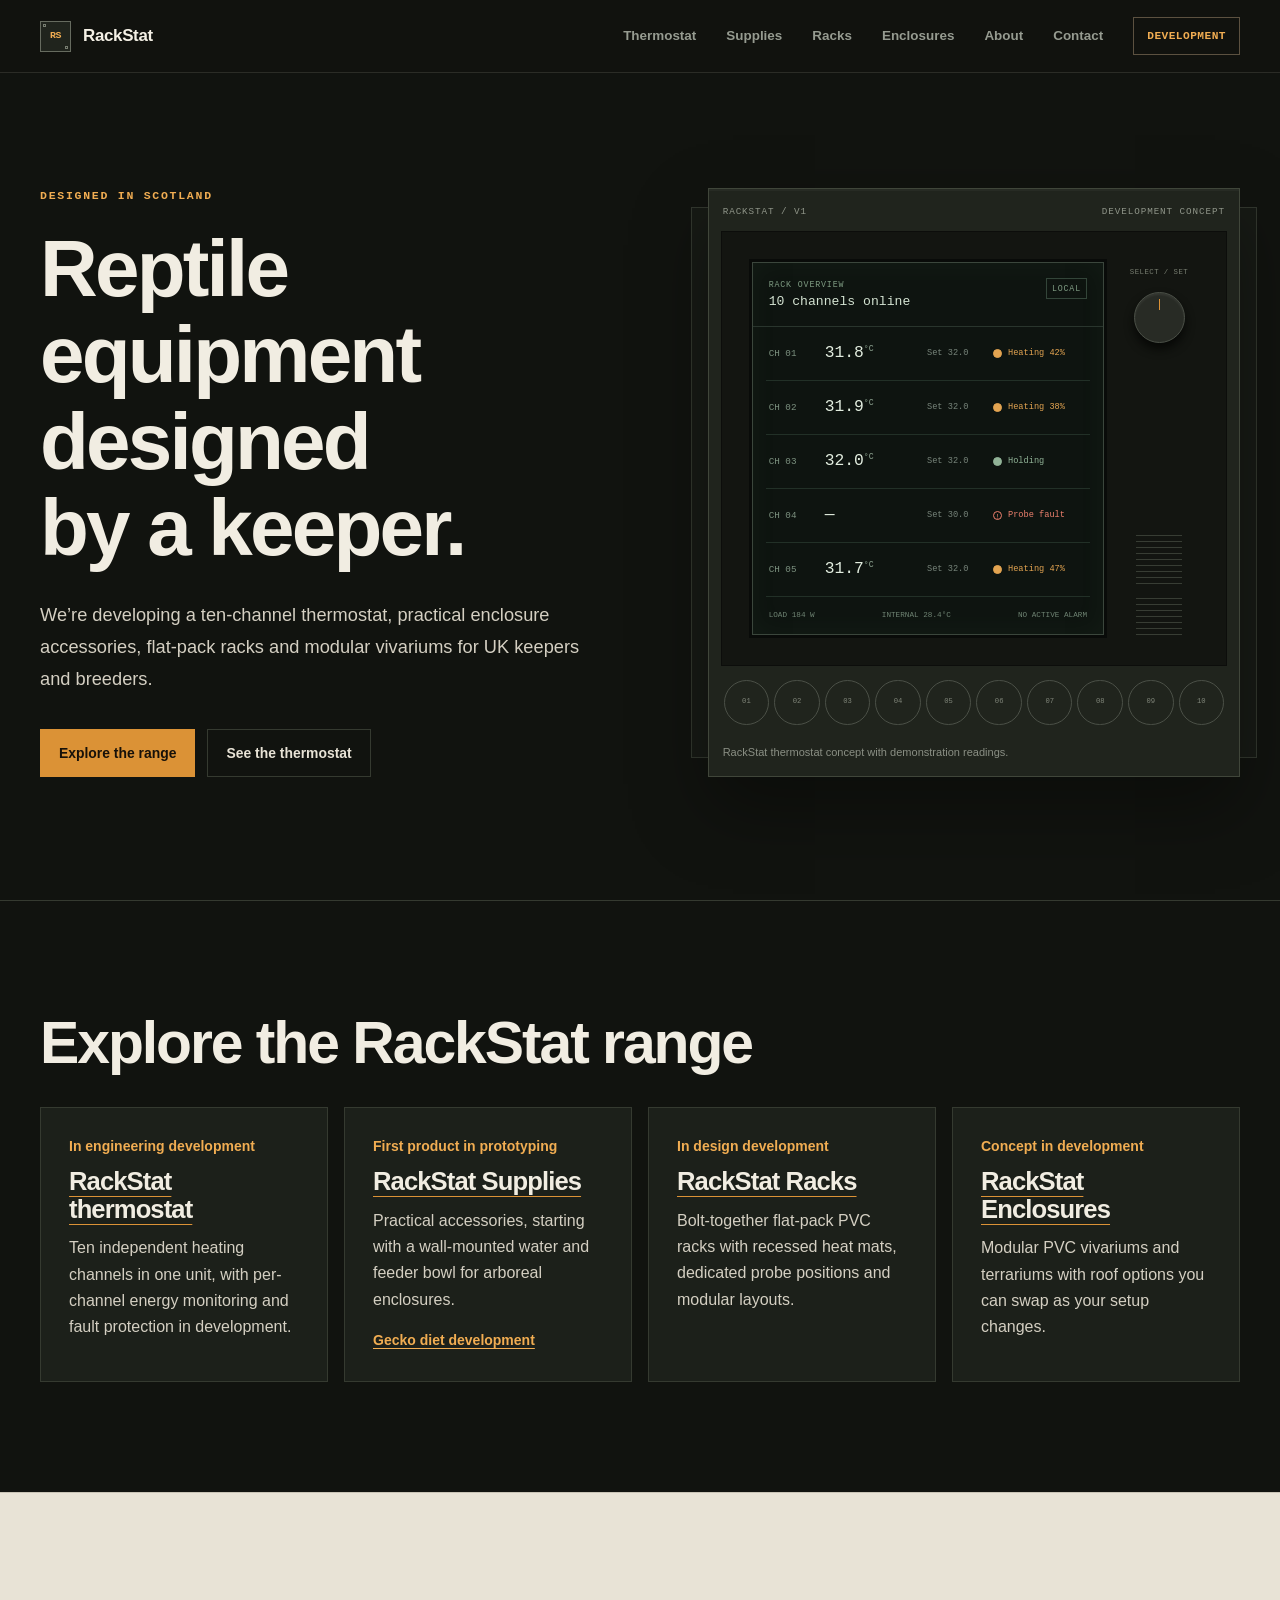
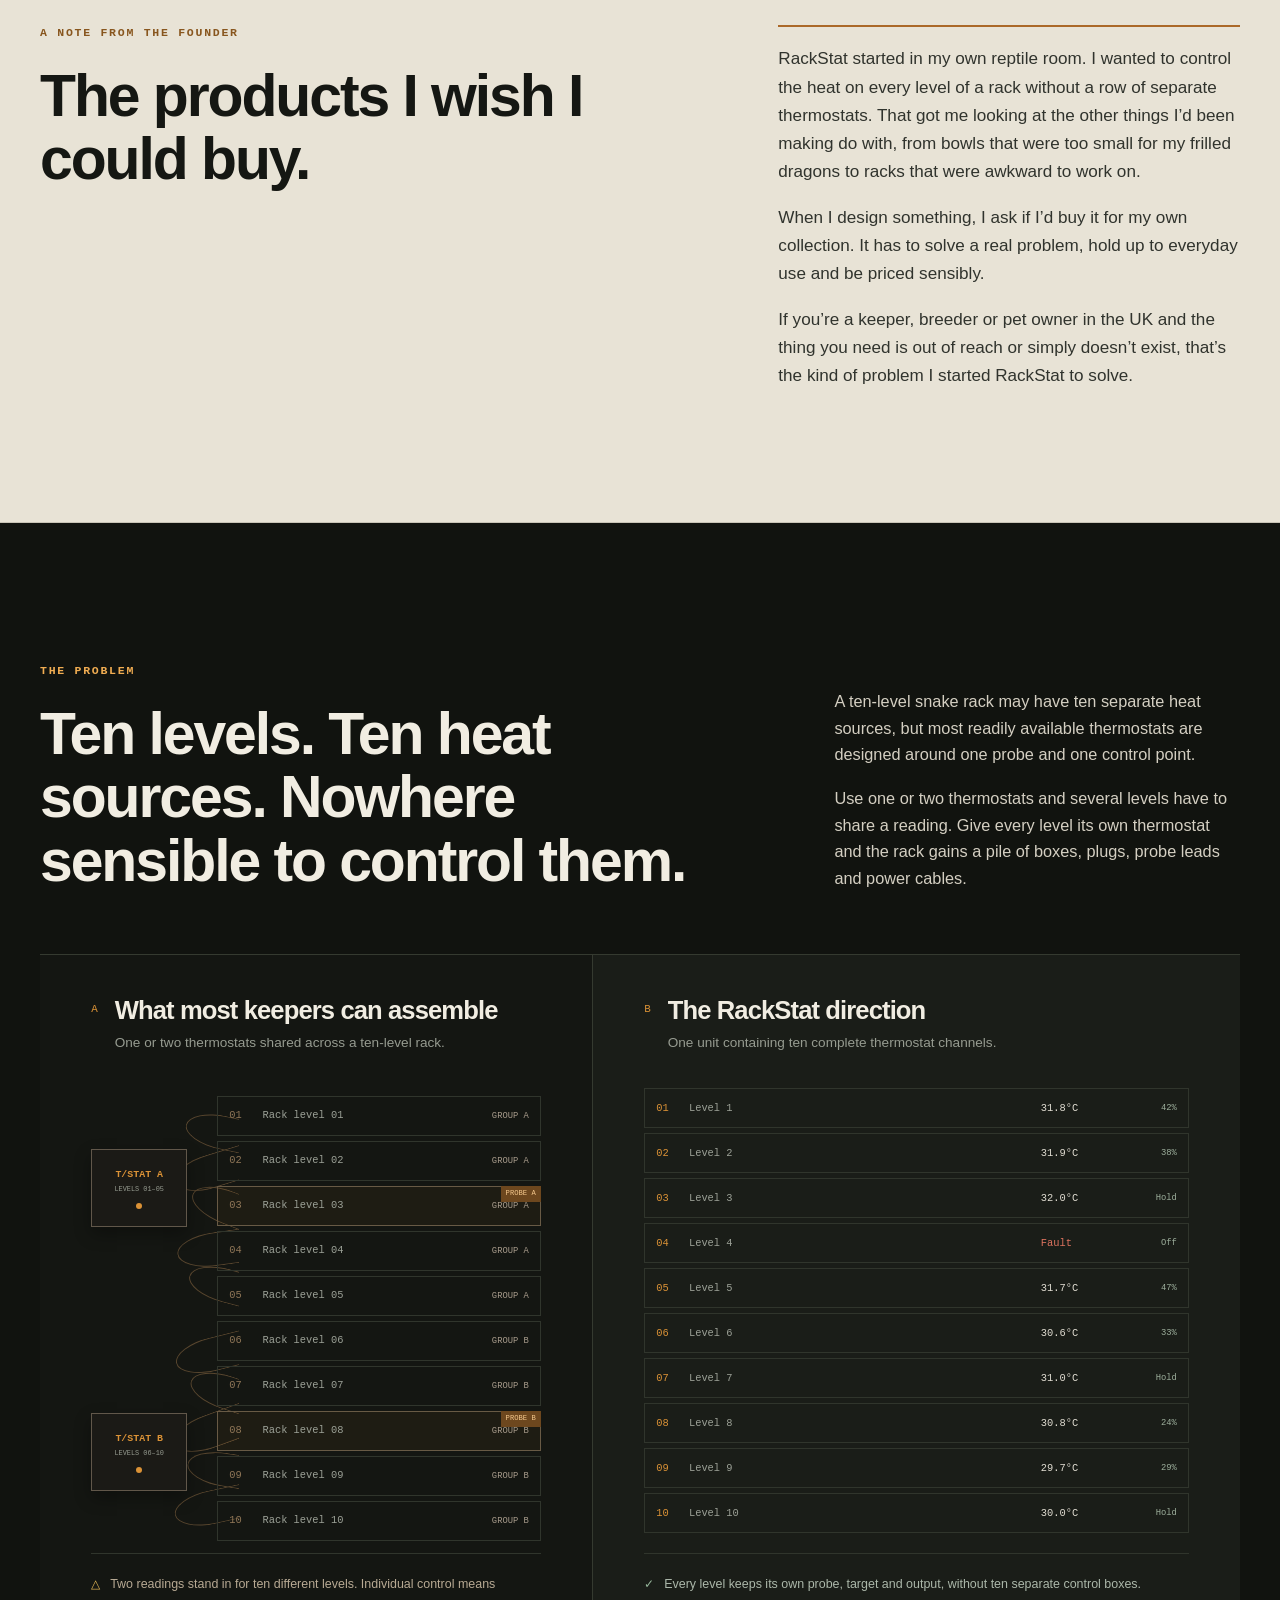
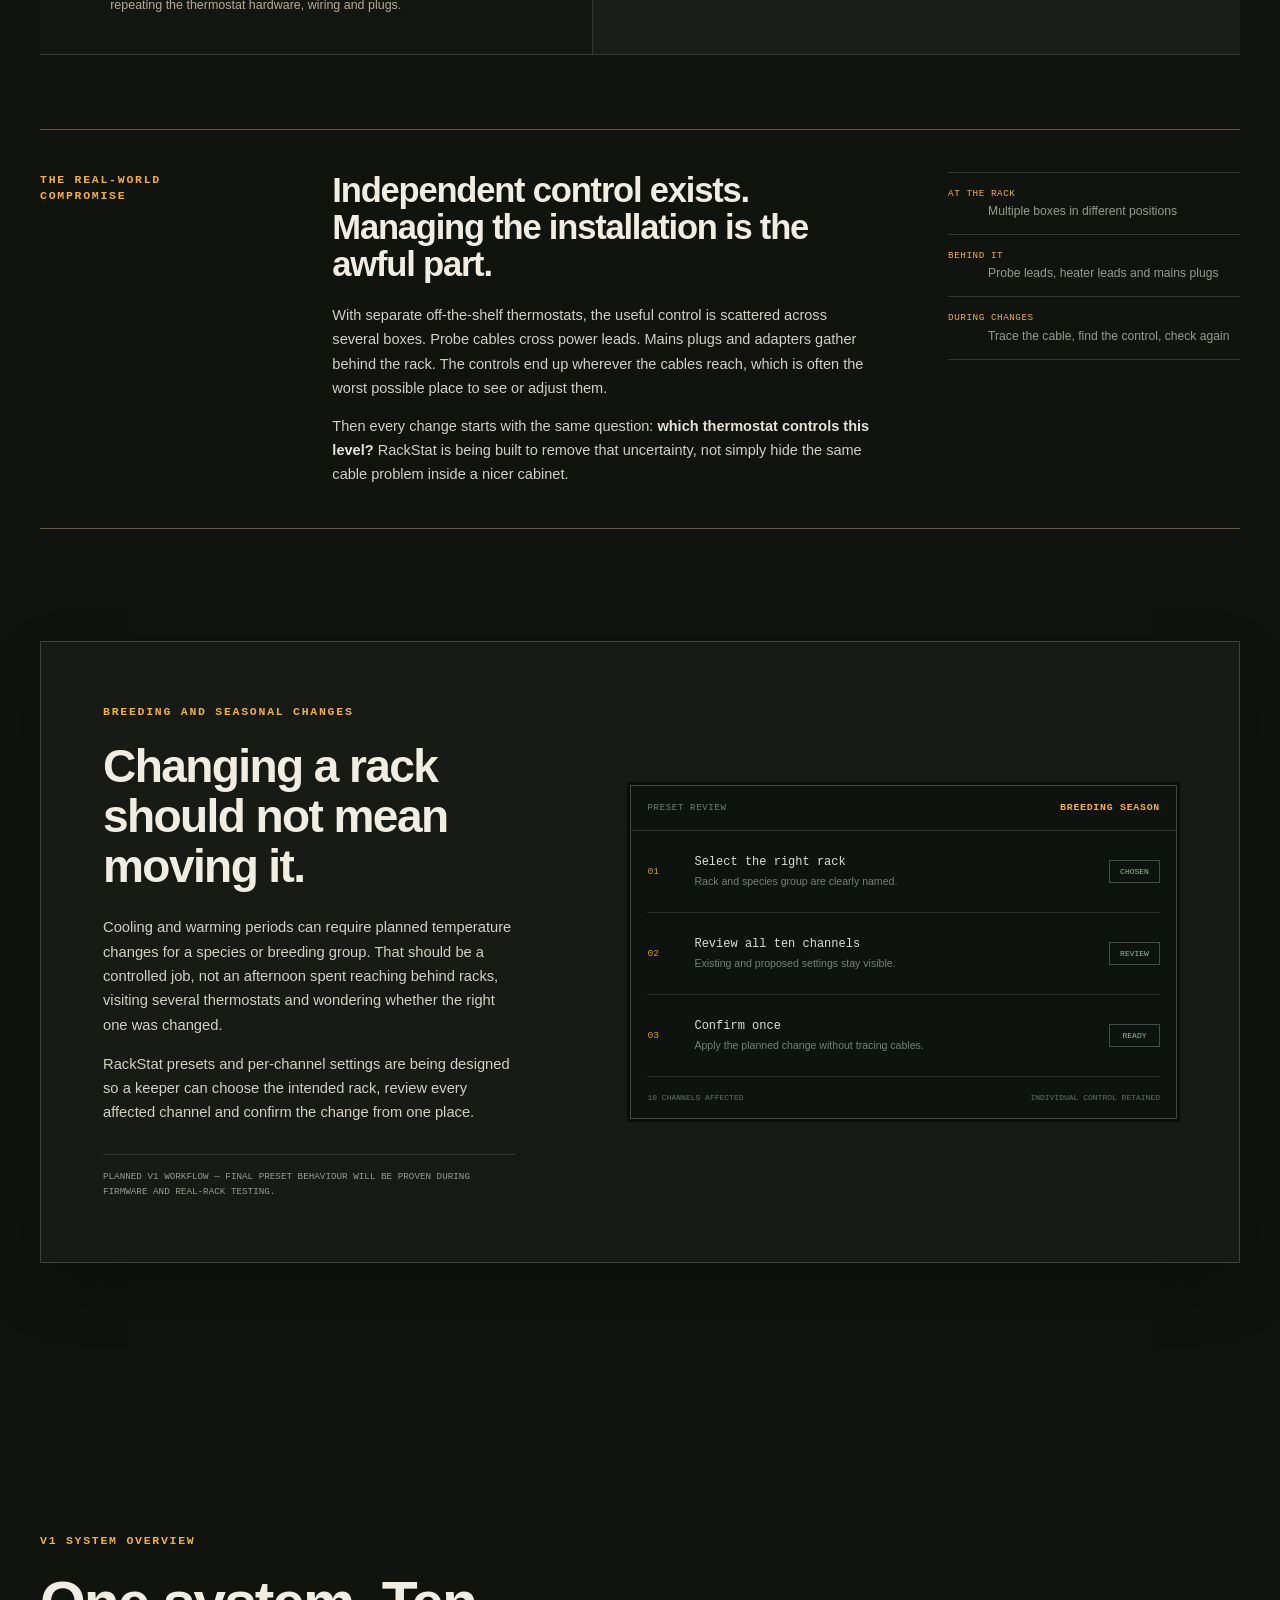
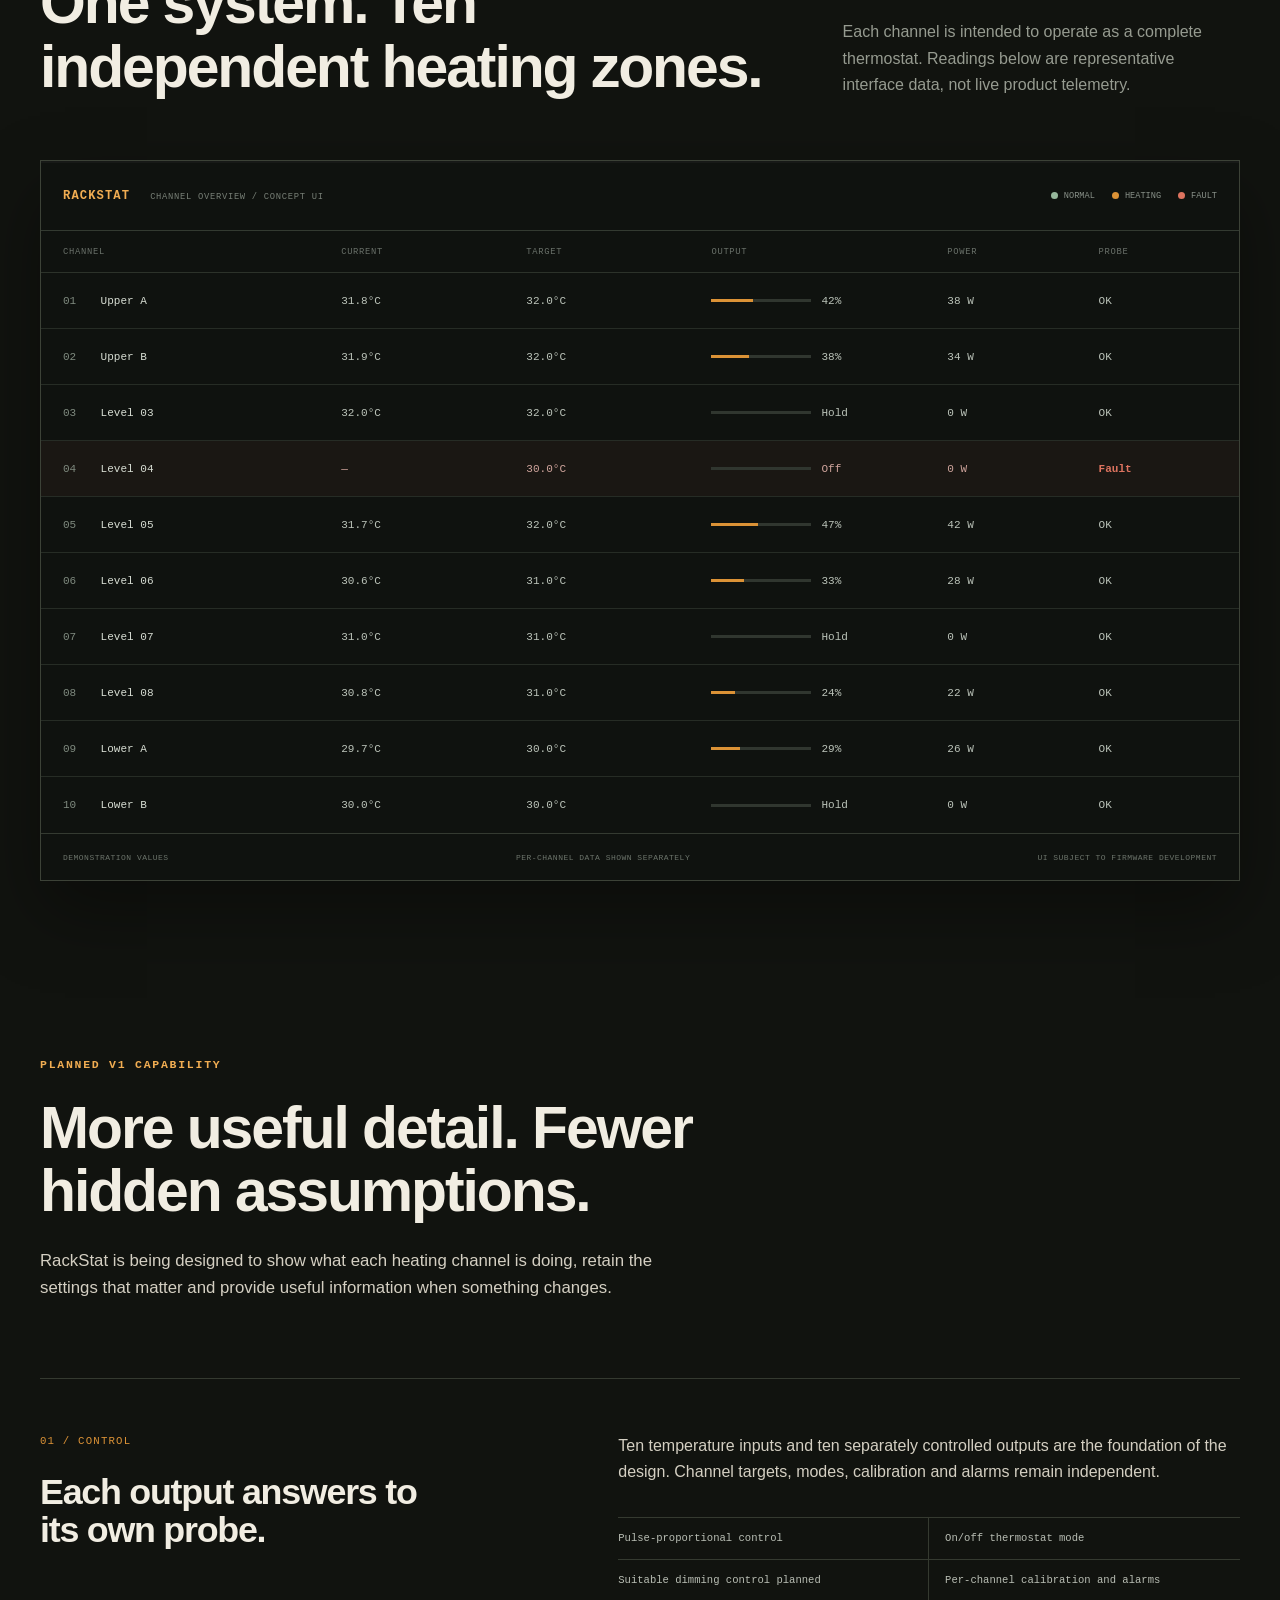
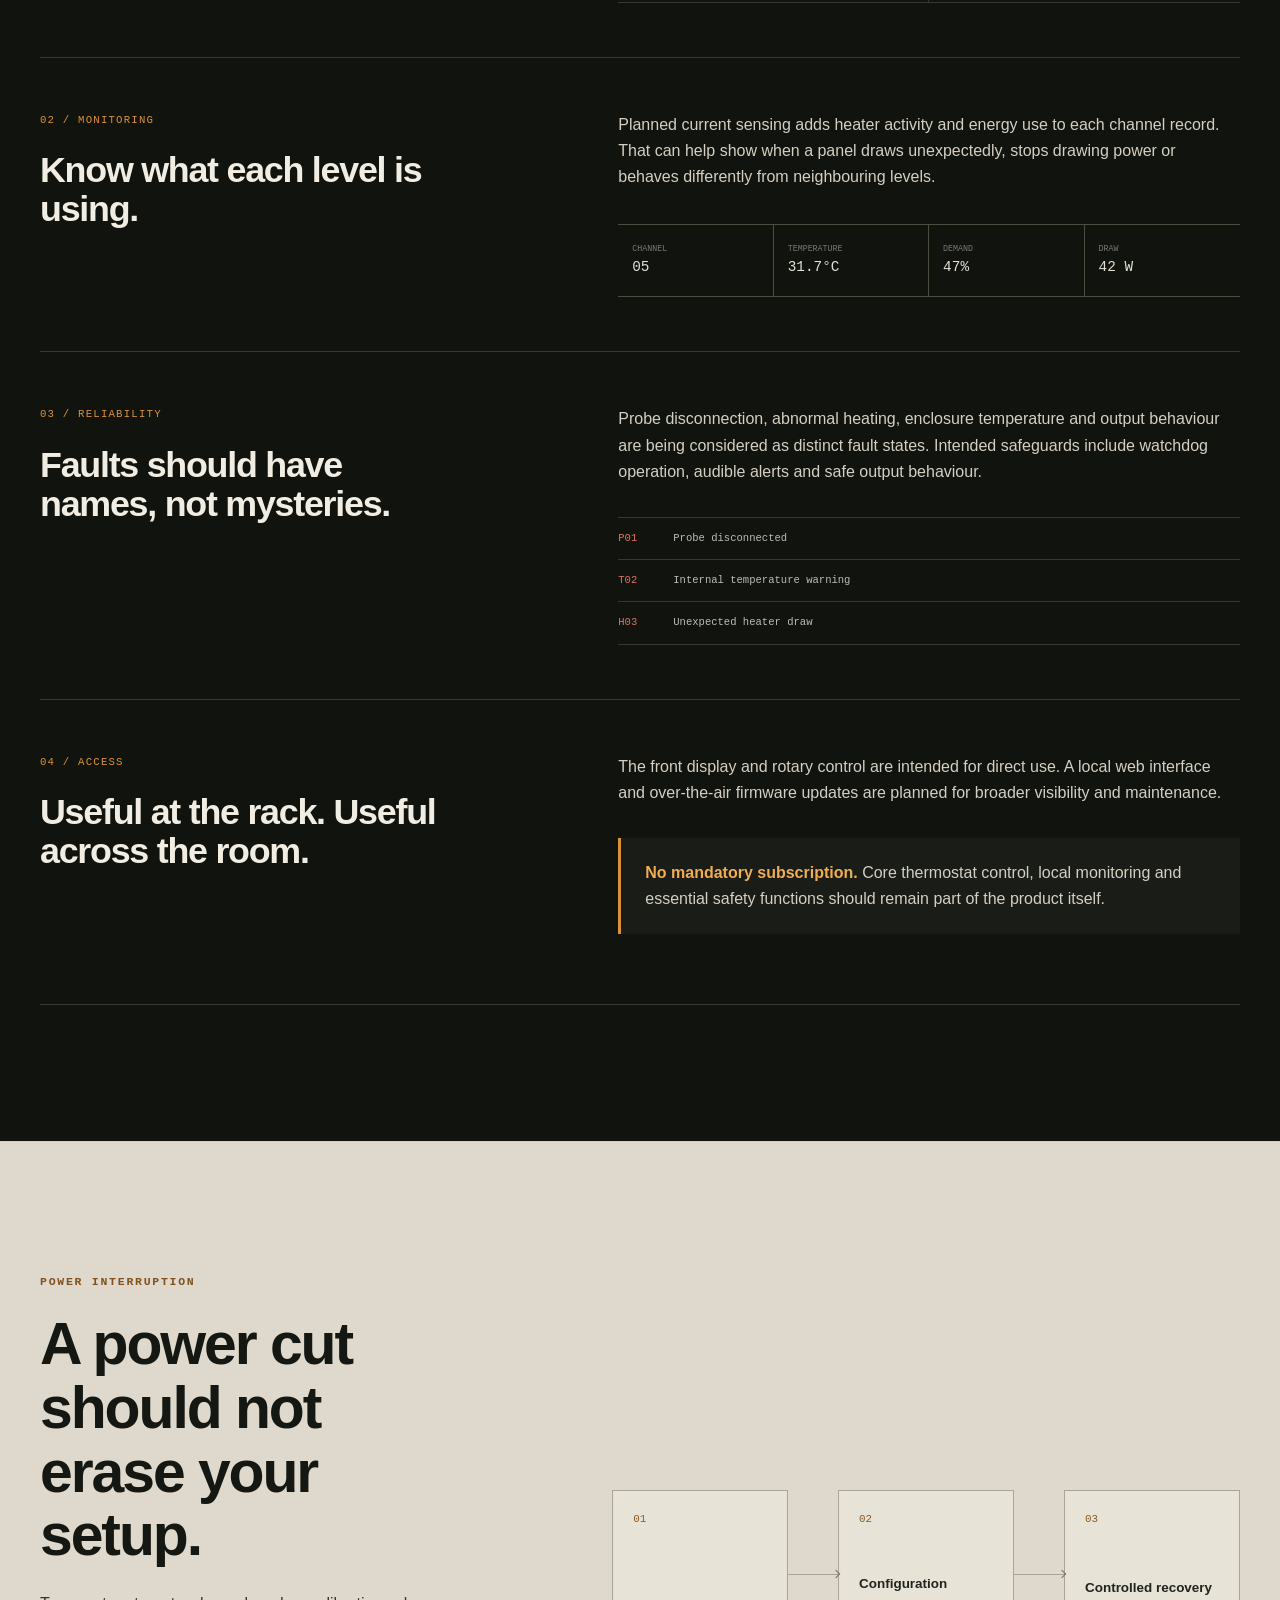
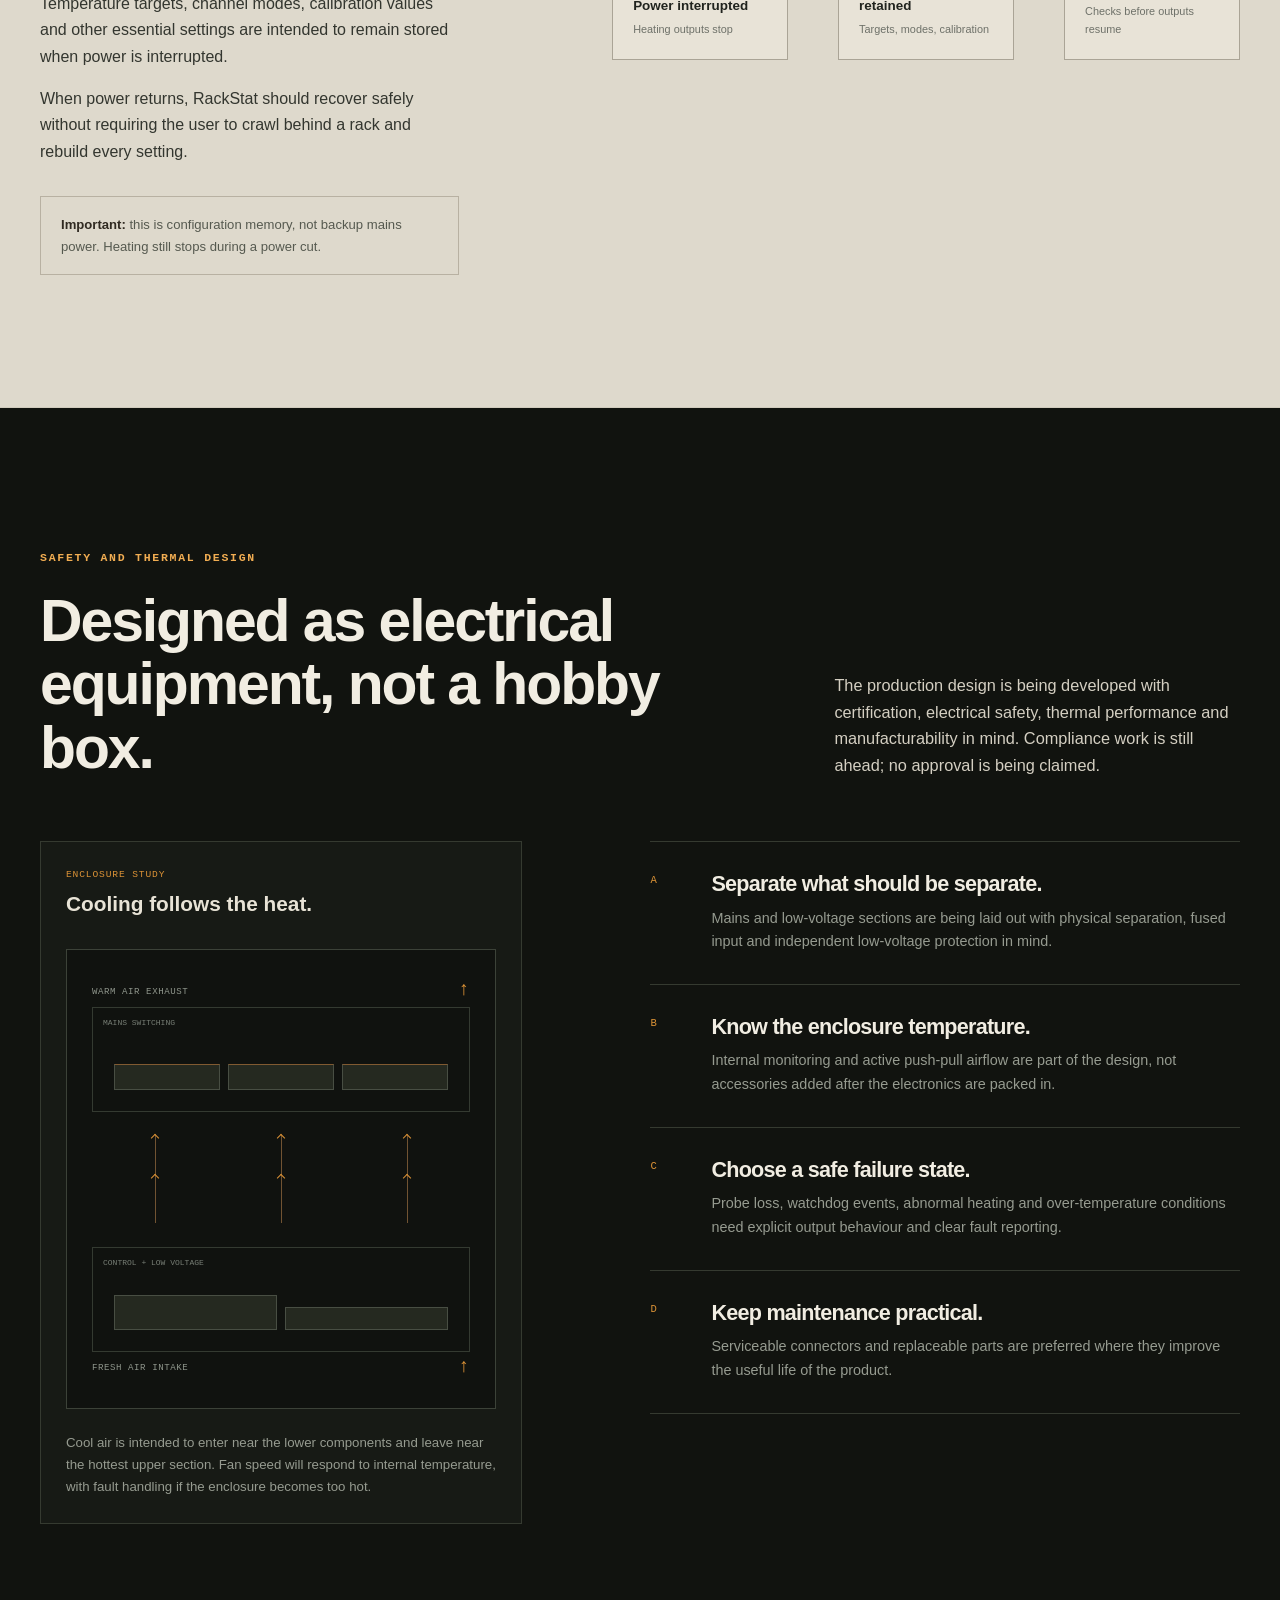
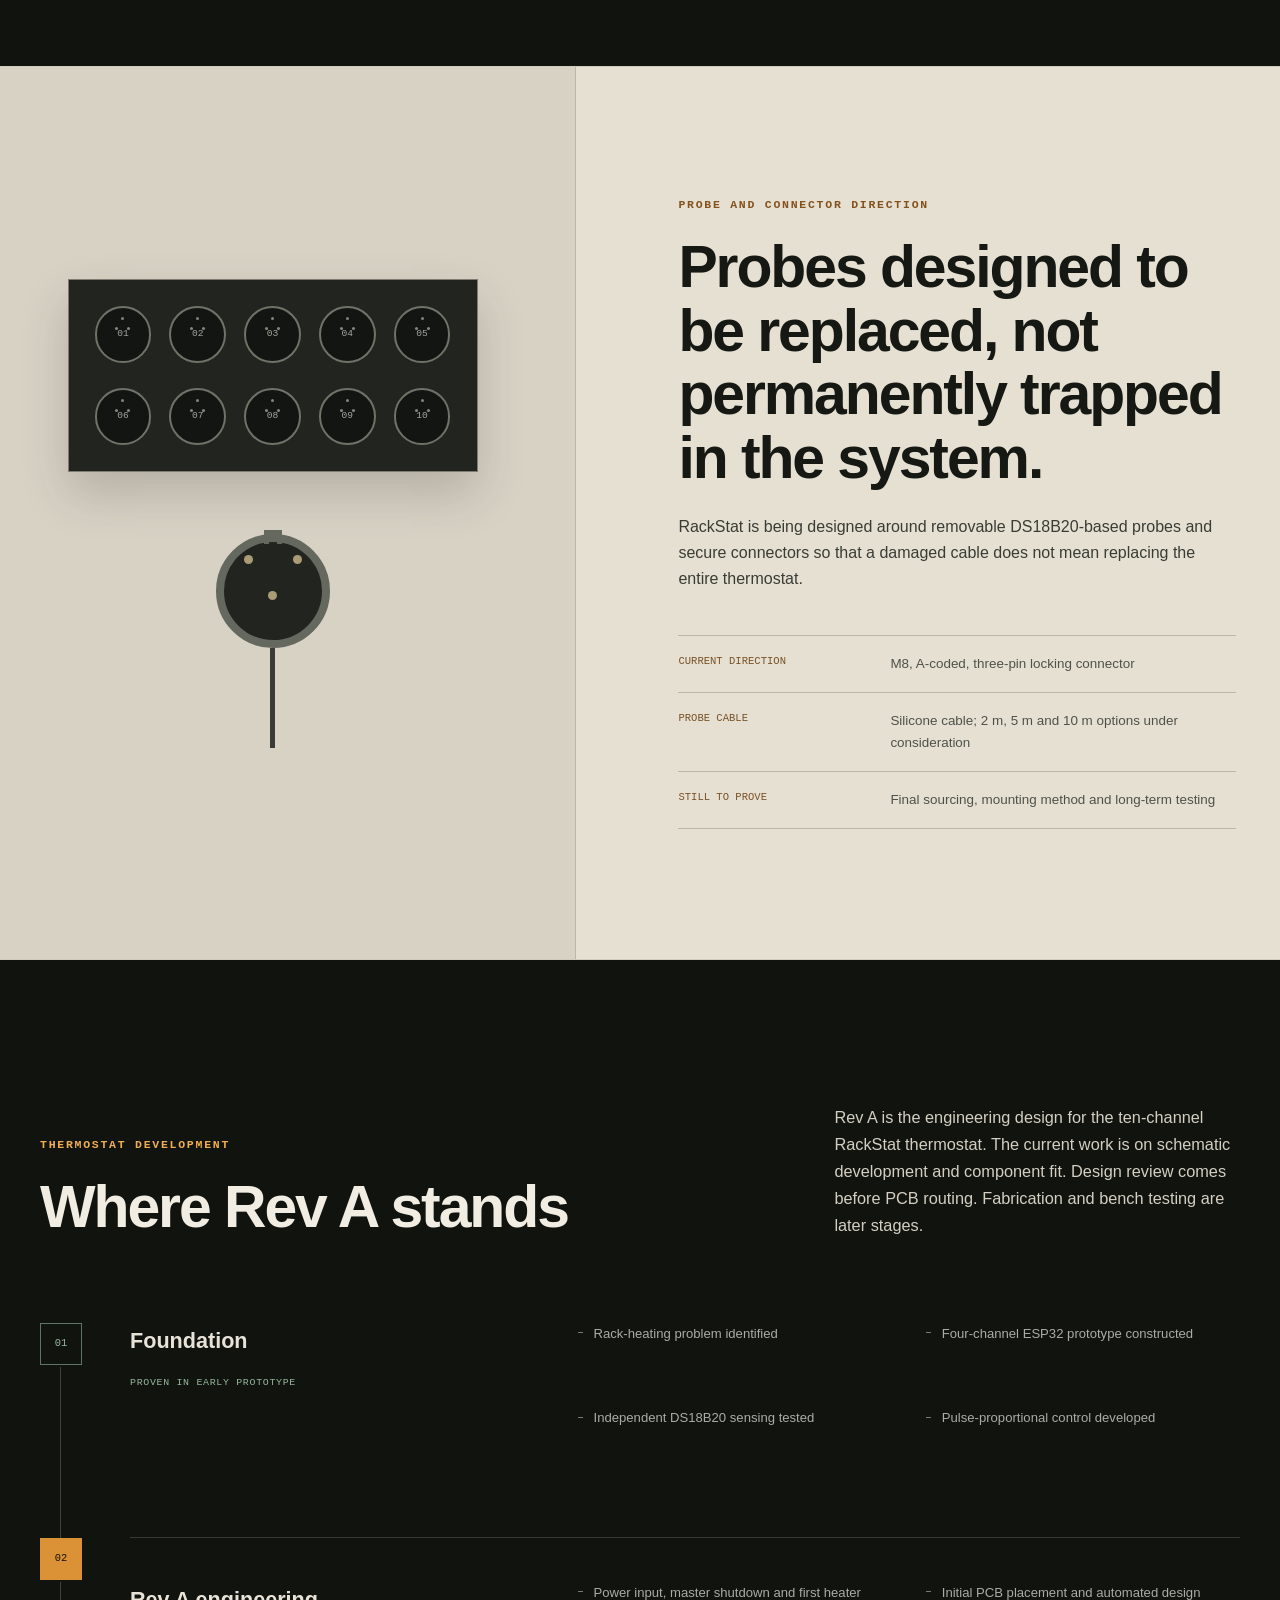
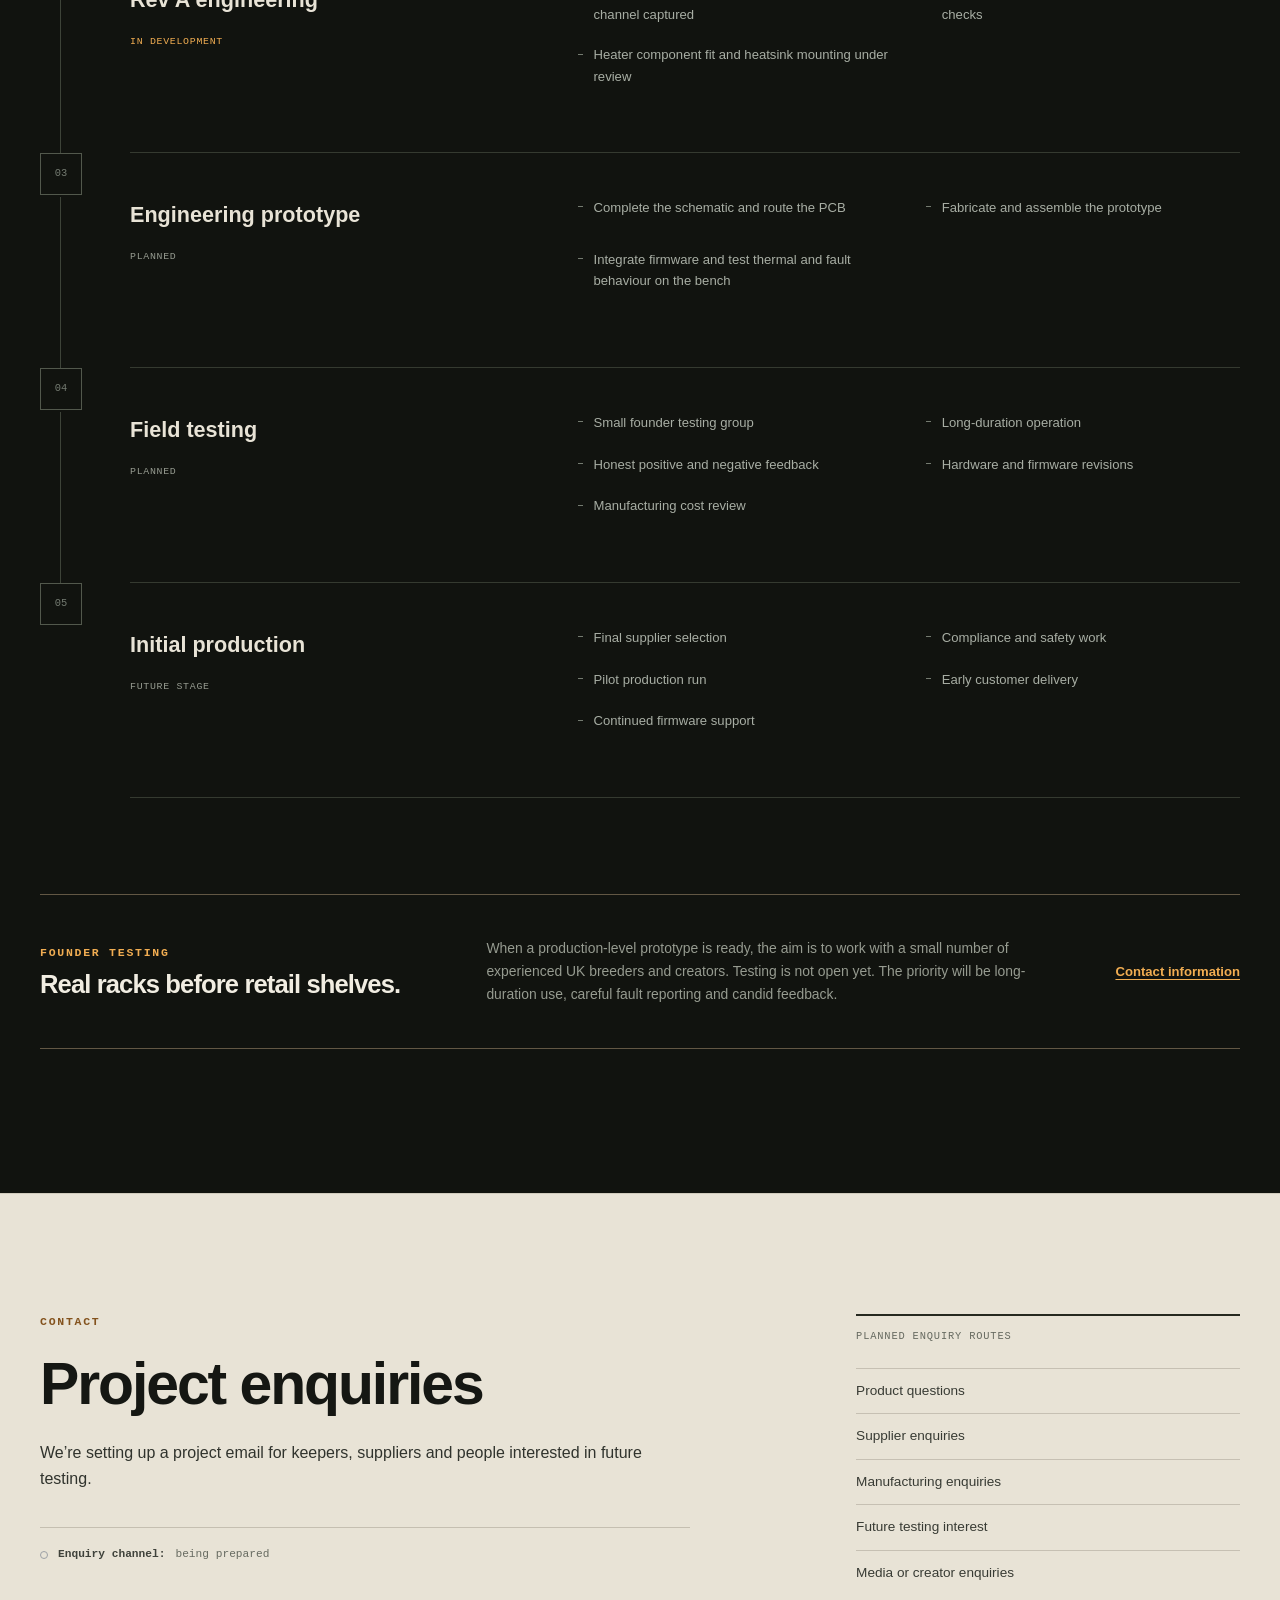
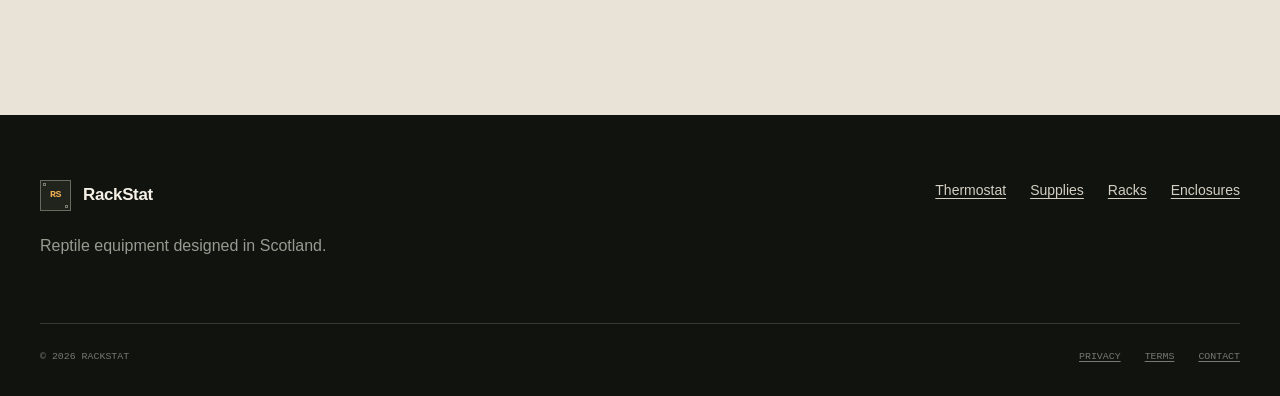
==== commit ca7b6e76: "Update RackStat home, navigation and shared styles" ====
--- a/index.html
+++ b/index.html
@@ -3,22 +3,22 @@
 <head>
   <meta charset="utf-8">
   <meta name="viewport" content="width=device-width, initial-scale=1">
-  <title>RackStat | Ten-Channel Reptile Rack Thermostat</title>
-  <meta name="description" content="RackStat is a ten-channel reptile rack thermostat and monitoring platform being developed in Scotland, with independent temperature control, energy monitoring and fault detection for every rack level.">
+  <title>RackStat | Reptile Thermostats, Racks &amp; Enclosure Supplies</title>
+  <meta name="description" content="RackStat is a keeper-led project in Scotland developing a ten-channel reptile thermostat, enclosure accessories, flat-pack racks and modular vivariums.">
   <meta name="theme-color" content="#11130f">
   <link rel="canonical" href="https://rackstat.co.uk/">
   <link rel="icon" href="assets/icons/favicon.svg" type="image/svg+xml">
   <link rel="apple-touch-icon" href="assets/icons/apple-touch-icon-placeholder.svg">
   <meta property="og:type" content="website">
   <meta property="og:site_name" content="RackStat">
-  <meta property="og:title" content="RackStat | Ten-Channel Reptile Rack Thermostat">
-  <meta property="og:description" content="Independent temperature control, energy monitoring and fault detection for every rack level. Developed in Scotland.">
+  <meta property="og:title" content="RackStat | Reptile Thermostats, Racks &amp; Enclosure Supplies">
+  <meta property="og:description" content="RackStat is a keeper-led project in Scotland developing a ten-channel reptile thermostat, enclosure accessories, flat-pack racks and modular vivariums.">
   <meta property="og:url" content="https://rackstat.co.uk/">
   <meta property="og:image" content="https://rackstat.co.uk/assets/images/og-rackstat-placeholder.svg">
   <meta property="og:image:alt" content="RackStat — ten channels, one purpose-built system">
   <meta name="twitter:card" content="summary_large_image">
-  <meta name="twitter:title" content="RackStat | Ten-Channel Reptile Rack Thermostat">
-  <meta name="twitter:description" content="A reptile rack thermostat and monitoring system being developed in Scotland.">
+  <meta name="twitter:title" content="RackStat | Reptile Thermostats, Racks &amp; Enclosure Supplies">
+  <meta name="twitter:description" content="RackStat is a keeper-led project in Scotland developing a ten-channel reptile thermostat, enclosure accessories, flat-pack racks and modular vivariums.">
   <meta name="twitter:image" content="https://rackstat.co.uk/assets/images/og-rackstat-placeholder.svg">
   <script>document.documentElement.classList.add("js");</script>
   <link rel="stylesheet" href="styles.css">
@@ -28,7 +28,7 @@
       "@type": "WebSite",
       "name": "RackStat",
       "url": "https://rackstat.co.uk/",
-      "description": "A ten-channel reptile rack thermostat and monitoring platform in active development in Scotland."
+      "description": "RackStat is a keeper-led project in Scotland developing a ten-channel reptile thermostat, enclosure accessories, flat-pack racks and modular vivariums."
     }
   </script>
   <script src="scripts.js" defer></script>
@@ -49,12 +49,13 @@
       </button>
 
       <nav class="site-nav" id="site-navigation" aria-label="Primary" data-site-nav>
-        <a href="#home" aria-current="page">Home</a>
-        <a href="#mission">Mission</a>
-        <a href="#features">Features</a>
-        <a href="#development">Development</a>
+        <a href="#system">Thermostat</a>
+        <a href="pages/supplies.html">Supplies</a>
+        <a href="pages/racks.html">Racks</a>
+        <a href="pages/enclosures.html">Enclosures</a>
+        <a href="#mission">About</a>
         <a href="#contact">Contact</a>
-        <a class="nav-cta" href="#development">Follow development</a>
+        <a class="nav-cta" href="#development">Development</a>
       </nav>
     </div>
   </header>
@@ -63,19 +64,13 @@
     <section class="hero" id="home" aria-labelledby="hero-title">
       <div class="hero-grid">
         <div class="hero-copy">
-          <p class="eyebrow"><span class="status-dot status-dot--heating" aria-hidden="true"></span> V1 / Active development / Scotland</p>
-          <h1 id="hero-title">Ten channels.<br>One purpose-built system.</h1>
-          <p class="hero-tagline">Built by a breeder. Engineered without compromise.</p>
-          <p class="hero-summary">RackStat is a ten-channel thermostat and monitoring platform designed specifically for reptile racks. Every level gets its own probe, heating output and control channel, giving breeders a clearer way to manage rack heating.</p>
-          <div class="hero-actions" aria-label="Page shortcuts">
-            <a class="button button--primary" href="#system">Explore RackStat</a>
-            <a class="button button--quiet" href="#development">View development <span aria-hidden="true">↓</span></a>
-          </div>
-          <dl class="hero-specs" aria-label="RackStat V1 planned specification">
-            <div><dt>Channels</dt><dd>10 independent</dd></div>
-            <div><dt>Control</dt><dd>Local + Wi-Fi</dd></div>
-            <div><dt>Status</dt><dd>Prototype stage</dd></div>
-          </dl>
+          <p class="eyebrow">Designed in Scotland</p>
+          <h1 id="hero-title">Reptile equipment designed by a keeper.</h1>
+          <p class="hero-summary">We’re developing a ten-channel thermostat, practical enclosure accessories, flat-pack racks and modular vivariums for UK keepers and breeders.</p>
+          <div class="hero-actions">
+            <a class="button button--primary" href="#products">Explore the range</a>
+            <a class="button button--quiet" href="#system">See the thermostat</a>
+          </div>
         </div>
 
         <figure class="unit-concept" aria-labelledby="unit-caption">
@@ -141,8 +136,49 @@
             <span>01</span><span>02</span><span>03</span><span>04</span><span>05</span>
             <span>06</span><span>07</span><span>08</span><span>09</span><span>10</span>
           </div>
-          <figcaption id="unit-caption">Interface and enclosure study — shown to explain the intended system, not final production hardware.</figcaption>
+          <figcaption id="unit-caption">RackStat thermostat concept with demonstration readings.</figcaption>
         </figure>
+      </div>
+    </section>
+
+    <section class="range-section" id="products" aria-labelledby="products-title">
+      <h2 id="products-title">Explore the RackStat range</h2>
+      <div class="range-grid">
+        <article class="range-card">
+          <p class="product-stage">In engineering development</p>
+          <h3><a href="#system">RackStat thermostat</a></h3>
+          <p>Ten independent heating channels in one unit, with per-channel energy monitoring and fault protection in development.</p>
+        </article>
+        <article class="range-card">
+          <p class="product-stage">First product in prototyping</p>
+          <h3><a href="pages/supplies.html">RackStat Supplies</a></h3>
+          <p>Practical accessories, starting with a wall-mounted water and feeder bowl for arboreal enclosures.</p>
+          <a class="text-link" href="pages/supplies.html#nutrition">Gecko diet development</a>
+        </article>
+        <article class="range-card">
+          <p class="product-stage">In design development</p>
+          <h3><a href="pages/racks.html">RackStat Racks</a></h3>
+          <p>Bolt-together flat-pack PVC racks with recessed heat mats, dedicated probe positions and modular layouts.</p>
+        </article>
+        <article class="range-card">
+          <p class="product-stage">Concept in development</p>
+          <h3><a href="pages/enclosures.html">RackStat Enclosures</a></h3>
+          <p>Modular PVC vivariums and terrariums with roof options you can swap as your setup changes.</p>
+        </article>
+      </div>
+    </section>
+
+    <section class="mission-section" id="mission" aria-labelledby="mission-title">
+      <div class="mission-grid">
+        <div class="mission-copy">
+          <p class="eyebrow">A note from the founder</p>
+          <h2 id="mission-title">The products I wish I could buy.</h2>
+        </div>
+        <div class="founder-note">
+          <p>RackStat started in my own reptile room. I wanted to control the heat on every level of a rack without a row of separate thermostats. That got me looking at the other things I’d been making do with, from bowls that were too small for my frilled dragons to racks that were awkward to work on.</p>
+          <p>When I design something, I ask if I’d buy it for my own collection. It has to solve a real problem, hold up to everyday use and be priced sensibly.</p>
+          <p>If you’re a keeper, breeder or pet owner in the UK and the thing you need is out of reach or simply doesn’t exist, that’s the kind of problem I started RackStat to solve.</p>
+        </div>
       </div>
     </section>
 
@@ -243,30 +279,6 @@
       </article>
     </section>
 
-    <section class="mission-section" id="mission" aria-labelledby="mission-title">
-      <div class="mission-grid">
-        <div class="mission-copy">
-          <p class="eyebrow">Why RackStat exists</p>
-          <h2 id="mission-title">Designed around the animals, the rack and the person maintaining it.</h2>
-          <blockquote>
-            <p>“RackStat started because I wanted a better way to control the heating in my own racks. I did not want one probe representing an entire stack of animals, and I did not want to build every rack around a collection of unrelated thermostats.”</p>
-          </blockquote>
-          <p>A thermostat should not become a sealed, disposable black box. Faults should be identifiable, settings should survive an interruption, and a damaged probe should be replaceable.</p>
-          <p>The first four-channel ESP32 prototype proved the basic control approach. The next job is less glamorous and more important: turn it into production-level hardware that can be built, tested, maintained and trusted.</p>
-        </div>
-        <div class="design-ledger" aria-label="RackStat design priorities">
-          <div class="ledger-header"><span>Design ledger</span><span>V1 priorities</span></div>
-          <dl>
-            <div><dt>01</dt><dd><strong>Independent control</strong><span>Each channel senses and regulates its own heating zone.</span></dd></div>
-            <div><dt>02</dt><dd><strong>Visible faults</strong><span>Probe, output and abnormal-heating conditions should be clear.</span></dd></div>
-            <div><dt>03</dt><dd><strong>Serviceable parts</strong><span>Replaceable probes and practical connectors, where possible.</span></dd></div>
-            <div><dt>04</dt><dd><strong>Local ownership</strong><span>Core control stays useful without a required subscription.</span></dd></div>
-            <div><dt>05</dt><dd><strong>Safe recovery</strong><span>Settings survive an interruption and restart behaviour is deliberate.</span></dd></div>
-          </dl>
-        </div>
-      </div>
-    </section>
-
     <section class="system-section" id="system" aria-labelledby="system-title">
       <div class="section-heading section-heading--system">
         <div>
@@ -406,8 +418,8 @@
 
     <section class="development-section" id="development" aria-labelledby="development-title">
       <div class="section-heading section-heading--split">
-        <div><p class="eyebrow">Development record</p><h2 id="development-title">What is proven. What comes next.</h2></div>
-        <div class="reading-copy"><p>RackStat is not yet a retail product. The first prototype validated the core control approach. The full ten-channel PCB, enclosure, firmware and safety systems are now being worked toward a production-level prototype.</p><p>No artificial percentages. No invented launch date.</p></div>
+        <div><p class="eyebrow">Thermostat development</p><h2 id="development-title">Where Rev A stands</h2></div>
+        <p class="reading-copy">Rev A is the engineering design for the ten-channel RackStat thermostat. The current work is on schematic development and component fit. Design review comes before PCB routing. Fabrication and bench testing are later stages.</p>
       </div>
 
       <ol class="timeline">
@@ -417,11 +429,11 @@
         </li>
         <li class="timeline-item is-active">
           <div class="timeline-marker"><span>02</span></div>
-          <div class="timeline-content"><header><p>Production architecture</p><span>Current focus</span></header><ul><li>Ten-channel specification created</li><li>Current sensing included in V1 scope</li><li>Wi-Fi and OTA architecture planned</li><li>Custom PCB development started</li><li>Probe connector sourcing underway</li></ul></div>
+          <div class="timeline-content"><header><p>Rev A engineering</p><span>In development</span></header><ul><li>Power input, master shutdown and first heater channel captured</li><li>Initial PCB placement and automated design checks</li><li>Heater component fit and heatsink mounting under review</li></ul></div>
         </li>
         <li class="timeline-item">
           <div class="timeline-marker"><span>03</span></div>
-          <div class="timeline-content"><header><p>Production-level prototype</p><span>Next major build</span></header><ul><li>Final schematic and PCB layout</li><li>Manufactured prototype boards</li><li>Enclosure and airflow testing</li><li>Firmware integration and fault testing</li><li>Real-rack testing</li></ul></div>
+          <div class="timeline-content"><header><p>Engineering prototype</p><span>Planned</span></header><ul><li>Complete the schematic and route the PCB</li><li>Fabricate and assemble the prototype</li><li>Integrate firmware and test thermal and fault behaviour on the bench</li></ul></div>
         </li>
         <li class="timeline-item">
           <div class="timeline-marker"><span>04</span></div>
@@ -436,31 +448,41 @@
       <aside class="testing-note">
         <div><p class="eyebrow">Founder testing</p><h3>Real racks before retail shelves.</h3></div>
         <p>When a production-level prototype is ready, the aim is to work with a small number of experienced UK breeders and creators. Testing is not open yet. The priority will be long-duration use, careful fault reporting and candid feedback.</p>
-        <a class="text-link" href="#contact">Follow the development <span aria-hidden="true">→</span></a>
+        <a class="text-link" href="#contact">Contact information</a>
       </aside>
     </section>
 
     <section class="contact-section" id="contact" aria-labelledby="contact-title">
       <div class="contact-copy">
         <p class="eyebrow">Contact</p>
-        <h2 id="contact-title">Follow the build.<br>Ask a question.</h2>
-        <p>A project email and verified social links will be added here when they are ready. Until then, this page will not pretend to send a message anywhere.</p>
+        <h2 id="contact-title">Project enquiries</h2>
+        <p>We’re setting up a project email for keepers, suppliers and people interested in future testing.</p>
         <p class="contact-status"><span class="status-dot status-dot--offline" aria-hidden="true"></span><strong>Enquiry channel:</strong> being prepared</p>
       </div>
       <div class="contact-reasons" aria-label="Future enquiry categories">
         <p>Planned enquiry routes</p>
         <ul><li>Product questions</li><li>Supplier enquiries</li><li>Manufacturing enquiries</li><li>Future testing interest</li><li>Media or creator enquiries</li></ul>
-        <p class="handle-note">Planned social handle <strong>@rackstatuk</strong></p>
       </div>
     </section>
   </main>
 
   <footer class="site-footer">
     <div class="footer-main">
-      <div><a class="brand brand--footer" href="#home"><span class="brand-mark" aria-hidden="true"><span>RS</span></span><span class="brand-name">RackStat</span></a><p>Designed for racks. Built for the people responsible for them.</p></div>
-      <dl><div><dt>Built</dt><dd>Built in Scotland</dd></div><div><dt>Status</dt><dd>V1 in active development</dd></div><div><dt>Domain</dt><dd>rackstat.co.uk</dd></div></dl>
+      <div>
+        <a class="brand brand--footer" href="#home"><span class="brand-mark" aria-hidden="true"><span>RS</span></span><span class="brand-name">RackStat</span></a>
+        <p>Reptile equipment designed in Scotland.</p>
+      </div>
+      <nav class="footer-products" aria-label="Products">
+        <a href="#system">Thermostat</a>
+        <a href="pages/supplies.html">Supplies</a>
+        <a href="pages/racks.html">Racks</a>
+        <a href="pages/enclosures.html">Enclosures</a>
+      </nav>
     </div>
-    <div class="footer-meta"><p>© <span data-current-year>2026</span> RackStat</p><nav aria-label="Legal"><a href="pages/privacy.html">Privacy</a><a href="pages/terms.html">Terms</a><a href="#contact">Contact</a></nav></div>
+    <div class="footer-meta">
+      <p>© <span data-current-year>2026</span> RackStat</p>
+      <nav aria-label="Website information"><a href="pages/privacy.html">Privacy</a><a href="pages/terms.html">Terms</a><a href="#contact">Contact</a></nav>
+    </div>
   </footer>
 </body>
 </html>
--- a/styles.css
+++ b/styles.css
@@ -246,7 +246,7 @@
 }
 
 .site-nav a:hover,
-.site-nav a[aria-current="page"] {
+.site-nav a[aria-current] {
   color: var(--paper);
 }
 
@@ -328,12 +328,10 @@
   z-index: 2;
 }
 
-.hero-tagline {
-  margin-bottom: 22px;
-  color: var(--accent-bright);
-  font-size: clamp(1.15rem, 2.2vw, 1.55rem);
-  font-weight: 600;
-  letter-spacing: -0.02em;
+.hero-copy h1 {
+  max-width: 12ch;
+  font-size: clamp(2.85rem, 6.25vw, 5.65rem);
+  text-wrap: balance;
 }
 
 .hero-summary {
@@ -348,7 +346,6 @@
   display: flex;
   flex-wrap: wrap;
   gap: 12px;
-  margin-bottom: 48px;
 }
 
 .button {
@@ -383,42 +380,6 @@
   background: #181b16;
 }
 
-.hero-specs {
-  display: grid;
-  max-width: 670px;
-  margin-bottom: 0;
-  border-top: 1px solid var(--line);
-  grid-template-columns: repeat(3, 1fr);
-}
-
-.hero-specs div {
-  padding: 17px 18px 0 0;
-  border-right: 1px solid var(--line);
-}
-
-.hero-specs div + div {
-  padding-left: 18px;
-}
-
-.hero-specs div:last-child {
-  border-right: 0;
-}
-
-.hero-specs dt {
-  margin-bottom: 4px;
-  color: var(--muted);
-  font-family: var(--font-mono);
-  font-size: 0.66rem;
-  letter-spacing: 0.1em;
-  text-transform: uppercase;
-}
-
-.hero-specs dd {
-  color: var(--paper);
-  font-size: 0.84rem;
-  font-weight: 650;
-}
-
 .unit-concept {
   position: relative;
   margin: 0;
@@ -1152,77 +1113,8 @@
   color: #88561e;
 }
 
-.mission-section h2,
-.mission-section h3 {
+.mission-section h2 {
   color: #151713;
-}
-
-.mission-copy blockquote {
-  margin: 50px 0 38px;
-  padding: 0 0 0 22px;
-  border-left: 3px solid var(--accent);
-}
-
-.mission-copy blockquote p {
-  margin-bottom: 0;
-  color: #252821;
-  font-size: clamp(1.12rem, 2vw, 1.4rem);
-  font-weight: 520;
-  line-height: 1.55;
-}
-
-.mission-copy > p:last-child {
-  max-width: 670px;
-  margin-bottom: 0;
-}
-
-.design-ledger {
-  align-self: start;
-  border-top: 2px solid #24271f;
-}
-
-.ledger-header {
-  display: flex;
-  padding: 12px 0 23px;
-  justify-content: space-between;
-  color: #5e6258;
-  font-family: var(--font-mono);
-  font-size: 0.63rem;
-  letter-spacing: 0.1em;
-  text-transform: uppercase;
-}
-
-.design-ledger dl {
-  margin-bottom: 0;
-}
-
-.design-ledger dl > div {
-  display: grid;
-  padding: 19px 0;
-  border-top: 1px solid #c7c1b3;
-  grid-template-columns: 42px 1fr;
-  gap: 12px;
-}
-
-.design-ledger dt {
-  color: #8a5a26;
-  font-family: var(--font-mono);
-  font-size: 0.7rem;
-}
-
-.design-ledger dd {
-  display: flex;
-  flex-direction: column;
-}
-
-.design-ledger strong {
-  color: #1e211b;
-  font-size: 0.95rem;
-}
-
-.design-ledger span {
-  color: #62665c;
-  font-size: 0.8rem;
 }
 
 .system-section {
@@ -2134,17 +2026,6 @@
   font-size: 0.85rem;
 }
 
-.handle-note {
-  margin: 31px 0 0;
-  color: #696d63;
-  font-size: 0.78rem;
-}
-
-.handle-note strong {
-  color: #7b4e20;
-  font-family: var(--font-mono);
-}
-
 .site-footer {
   width: var(--content);
   margin: 0 auto;
@@ -2166,31 +2047,6 @@
   max-width: 430px;
   margin-bottom: 0;
   color: var(--muted);
-}
-
-.footer-main dl {
-  margin-bottom: 0;
-  border-top: 1px solid var(--line);
-}
-
-.footer-main dl div {
-  display: grid;
-  padding: 13px 0;
-  border-bottom: 1px solid var(--line);
-  grid-template-columns: 100px 1fr;
-}
-
-.footer-main dt {
-  color: #70776e;
-  font-family: var(--font-mono);
-  font-size: 0.6rem;
-  letter-spacing: 0.07em;
-  text-transform: uppercase;
-}
-
-.footer-main dd {
-  color: #b5bab1;
-  font-size: 0.75rem;
 }
 
 .footer-meta {
@@ -2268,7 +2124,213 @@
   font-weight: 700;
 }
 
+.range-section,
+.catalog-hero,
+.catalog-section {
+  width: var(--content);
+  margin-inline: auto;
+}
+
+.range-section {
+  padding-block: clamp(64px, 9vw, 110px);
+}
+
+.range-section h2 {
+  margin-bottom: 32px;
+}
+
+.range-grid {
+  display: grid;
+  grid-template-columns: repeat(4, minmax(0, 1fr));
+  gap: 16px;
+}
+
+.range-card {
+  padding: clamp(20px, 2.5vw, 28px);
+  border: 1px solid var(--line);
+  background: var(--panel);
+}
+
+.range-card:focus-within {
+  border-color: var(--accent);
+}
+
+.range-card h3 {
+  margin-bottom: 12px;
+}
+
+.range-card h3 a {
+  text-decoration-color: var(--accent);
+}
+
+.range-card a:hover {
+  color: var(--accent-bright);
+}
+
+.range-card p:not(.product-stage) {
+  margin-bottom: 14px;
+  color: var(--paper-soft);
+}
+
+.range-card p:last-child {
+  margin-bottom: 0;
+}
+
+.range-card .text-link {
+  font-size: 0.875rem;
+}
+
+.product-stage {
+  margin-bottom: 12px;
+  color: var(--accent-bright);
+  font-size: 0.875rem;
+  font-weight: 700;
+  line-height: 1.45;
+}
+
+.founder-note {
+  max-width: 58ch;
+  padding-top: 18px;
+  border-top: 2px solid #ab6929;
+  font-size: 1.07rem;
+}
+
+.founder-note p:last-child {
+  margin-bottom: 0;
+}
+
+.catalog-hero {
+  padding-block: clamp(64px, 10vw, 120px) clamp(48px, 8vw, 80px);
+}
+
+.catalog-hero h1 {
+  max-width: none;
+  margin-bottom: 20px;
+  font-size: clamp(2.8rem, 7vw, 5.4rem);
+  text-wrap: balance;
+}
+
+.catalog-hero > p {
+  max-width: 60ch;
+  margin-bottom: 0;
+  color: var(--paper-soft);
+  font-size: clamp(1.1rem, 2vw, 1.26rem);
+}
+
+.catalog-actions {
+  display: flex;
+  margin-top: 28px;
+  flex-wrap: wrap;
+  gap: 12px;
+}
+
+.catalog-section {
+  padding-block: clamp(40px, 7vw, 80px);
+  border-top: 1px solid var(--line);
+  color: var(--paper-soft);
+}
+
+.catalog-section h2 {
+  margin-bottom: 22px;
+  font-size: clamp(2rem, 4.4vw, 3.5rem);
+  text-wrap: balance;
+}
+
+.catalog-split {
+  display: grid;
+  grid-template-columns: minmax(0, 1.15fr) minmax(0, 0.85fr);
+  align-items: start;
+  gap: clamp(24px, 6vw, 80px);
+}
+
+.catalog-copy {
+  max-width: 72ch;
+  font-size: 1.05rem;
+}
+
+.catalog-copy p:last-child,
+.catalog-split p:last-child,
+.catalog-columns p:last-child {
+  margin-bottom: 0;
+}
+
+.catalog-copy + .text-link {
+  margin-top: 20px;
+}
+
+.catalog-specs {
+  margin: 0;
+  border: 1px solid var(--line);
+  background: var(--panel);
+}
+
+.catalog-specs > div {
+  display: grid;
+  padding: 16px 20px;
+  grid-template-columns: minmax(6.5rem, 0.4fr) minmax(0, 1fr);
+  gap: 12px;
+}
+
+.catalog-specs > div + div {
+  border-top: 1px solid var(--line);
+}
+
+.catalog-specs dt {
+  color: var(--paper);
+  font-weight: 650;
+}
+
+.catalog-specs dd {
+  margin-left: 0;
+}
+
+.catalog-columns {
+  display: grid;
+  grid-template-columns: repeat(3, minmax(0, 1fr));
+  gap: 16px;
+}
+
+.catalog-columns article {
+  padding: 22px;
+  border-top: 2px solid var(--accent-dark);
+  background: var(--panel);
+}
+
+.catalog-columns h3 {
+  margin-bottom: 10px;
+}
+
+.catalog-update {
+  max-width: 72ch;
+  margin: 24px 0 0;
+  padding: 12px 16px;
+  border-left: 2px solid var(--accent);
+  background: var(--ink-soft);
+}
+
+.footer-products {
+  display: flex;
+  justify-content: flex-end;
+  align-items: start;
+  flex-wrap: wrap;
+  gap: 12px 24px;
+}
+
+.footer-products a {
+  color: var(--paper-soft);
+  font-size: 0.875rem;
+}
+
+.footer-products a:hover {
+  color: var(--accent-bright);
+}
+
 @media (max-width: 1040px) {
+  .range-grid {
+    grid-template-columns: repeat(2, minmax(0, 1fr));
+  }
+
+
   :root {
     --content: min(calc(100% - 40px), 920px);
   }
@@ -2320,6 +2382,18 @@
 }
 
 @media (max-width: 820px) {
+  html:not(.js) .site-header {
+    position: static;
+  }
+
+  .catalog-split {
+    grid-template-columns: 1fr;
+  }
+
+  .footer-products {
+    justify-content: flex-start;
+  }
+
   :root {
     --content: calc(100% - 34px);
   }
@@ -2393,7 +2467,7 @@
   }
 
   .site-nav a:hover,
-  .site-nav a[aria-current="page"] {
+  .site-nav a[aria-current] {
     position: relative;
     z-index: 1;
     border-color: #5d513f;
@@ -2538,6 +2612,17 @@
 }
 
 @media (max-width: 580px) {
+  .range-grid,
+  .catalog-columns {
+    grid-template-columns: 1fr;
+  }
+
+  .catalog-specs > div {
+    padding-inline: 14px;
+    grid-template-columns: 1fr;
+    gap: 4px;
+  }
+
   :root {
     --content: calc(100% - 28px);
   }
@@ -2548,19 +2633,6 @@
 
   h2 {
     font-size: clamp(2rem, 10vw, 3.2rem);
-  }
-
-  .hero-specs {
-    grid-template-columns: 1fr;
-  }
-
-  .hero-specs div,
-  .hero-specs div + div {
-    display: grid;
-    padding: 11px 0;
-    border-right: 0;
-    border-bottom: 1px solid var(--line);
-    grid-template-columns: 95px 1fr;
   }
 
   .hero-actions .button {
@@ -2678,10 +2750,6 @@
     padding: 92px 0;
   }
 
-  .mission-copy blockquote {
-    margin-top: 38px;
-  }
-
   .console-toolbar {
     align-items: flex-start;
     flex-direction: column;
@@ -2810,9 +2878,6 @@
     gap: 18px;
   }
 
-  .footer-main dl div {
-    grid-template-columns: 80px 1fr;
-  }
 }
 
 @media (prefers-reduced-motion: reduce) {
